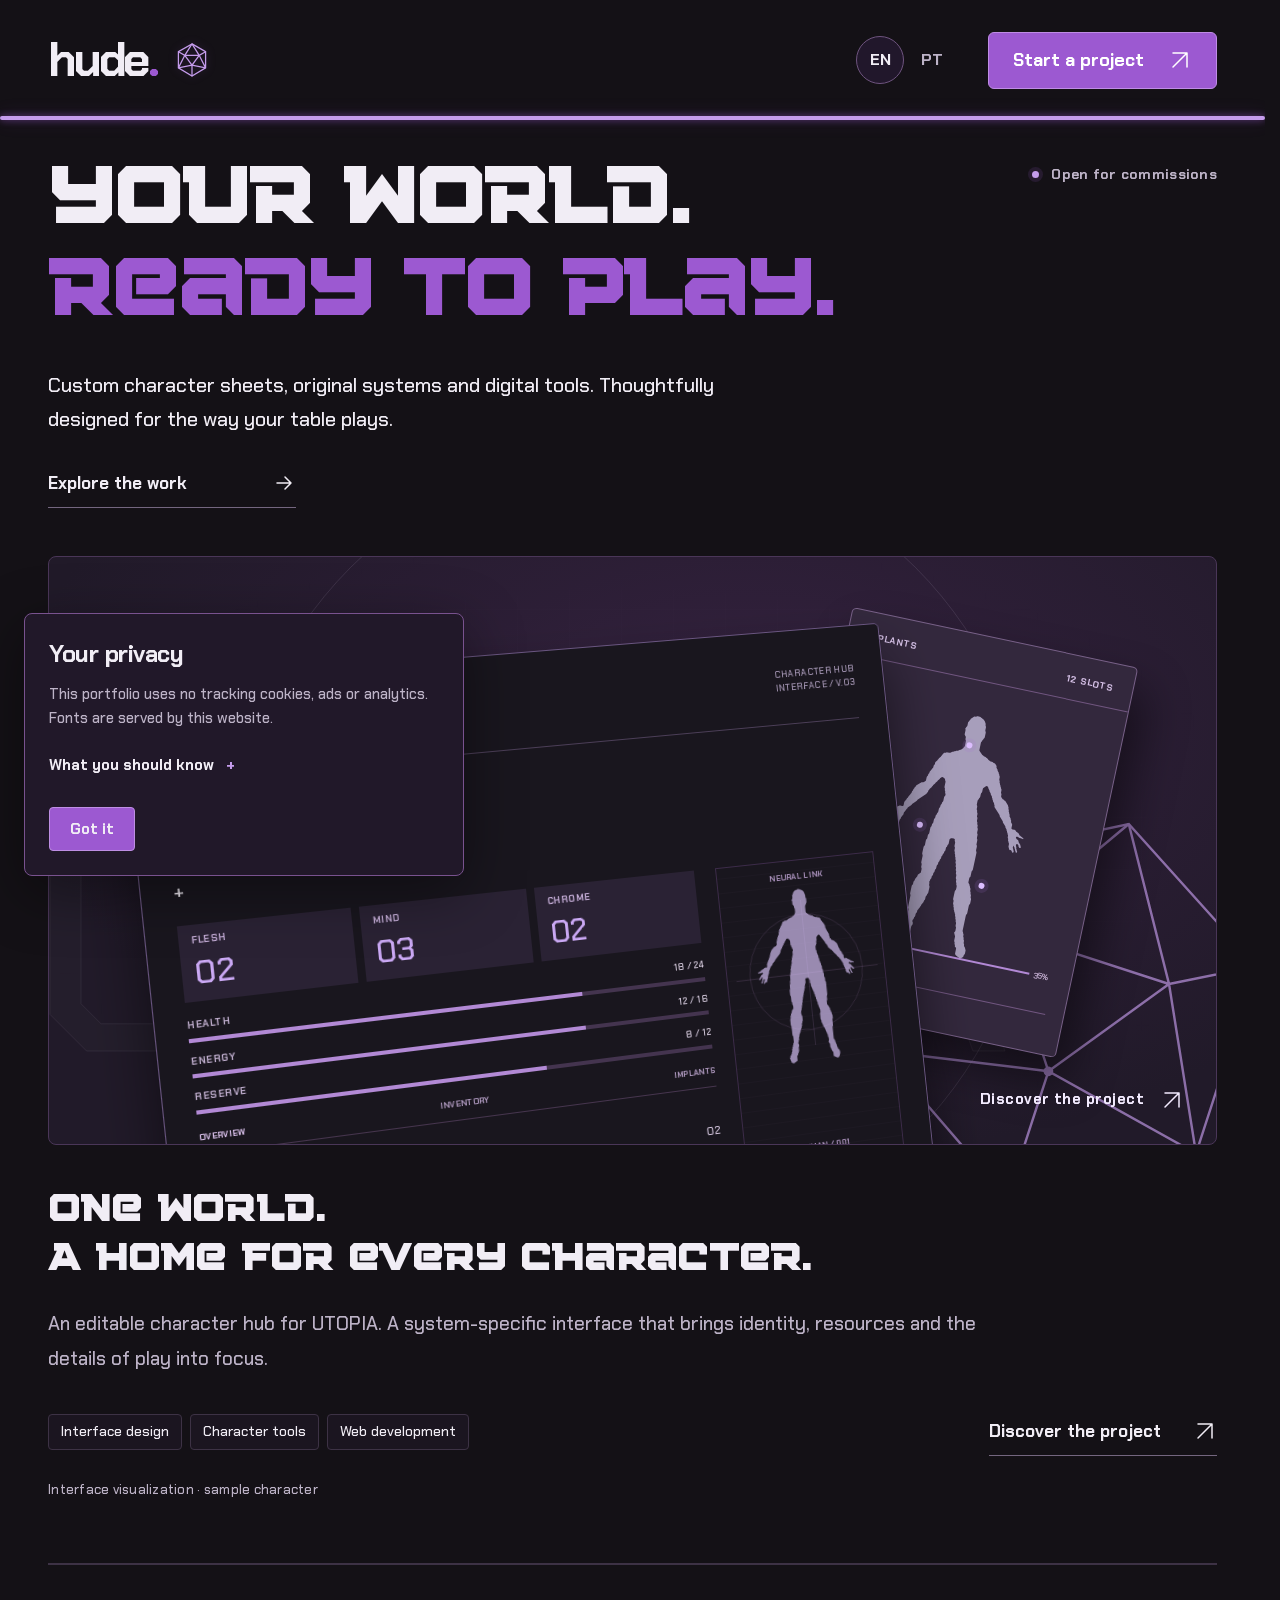
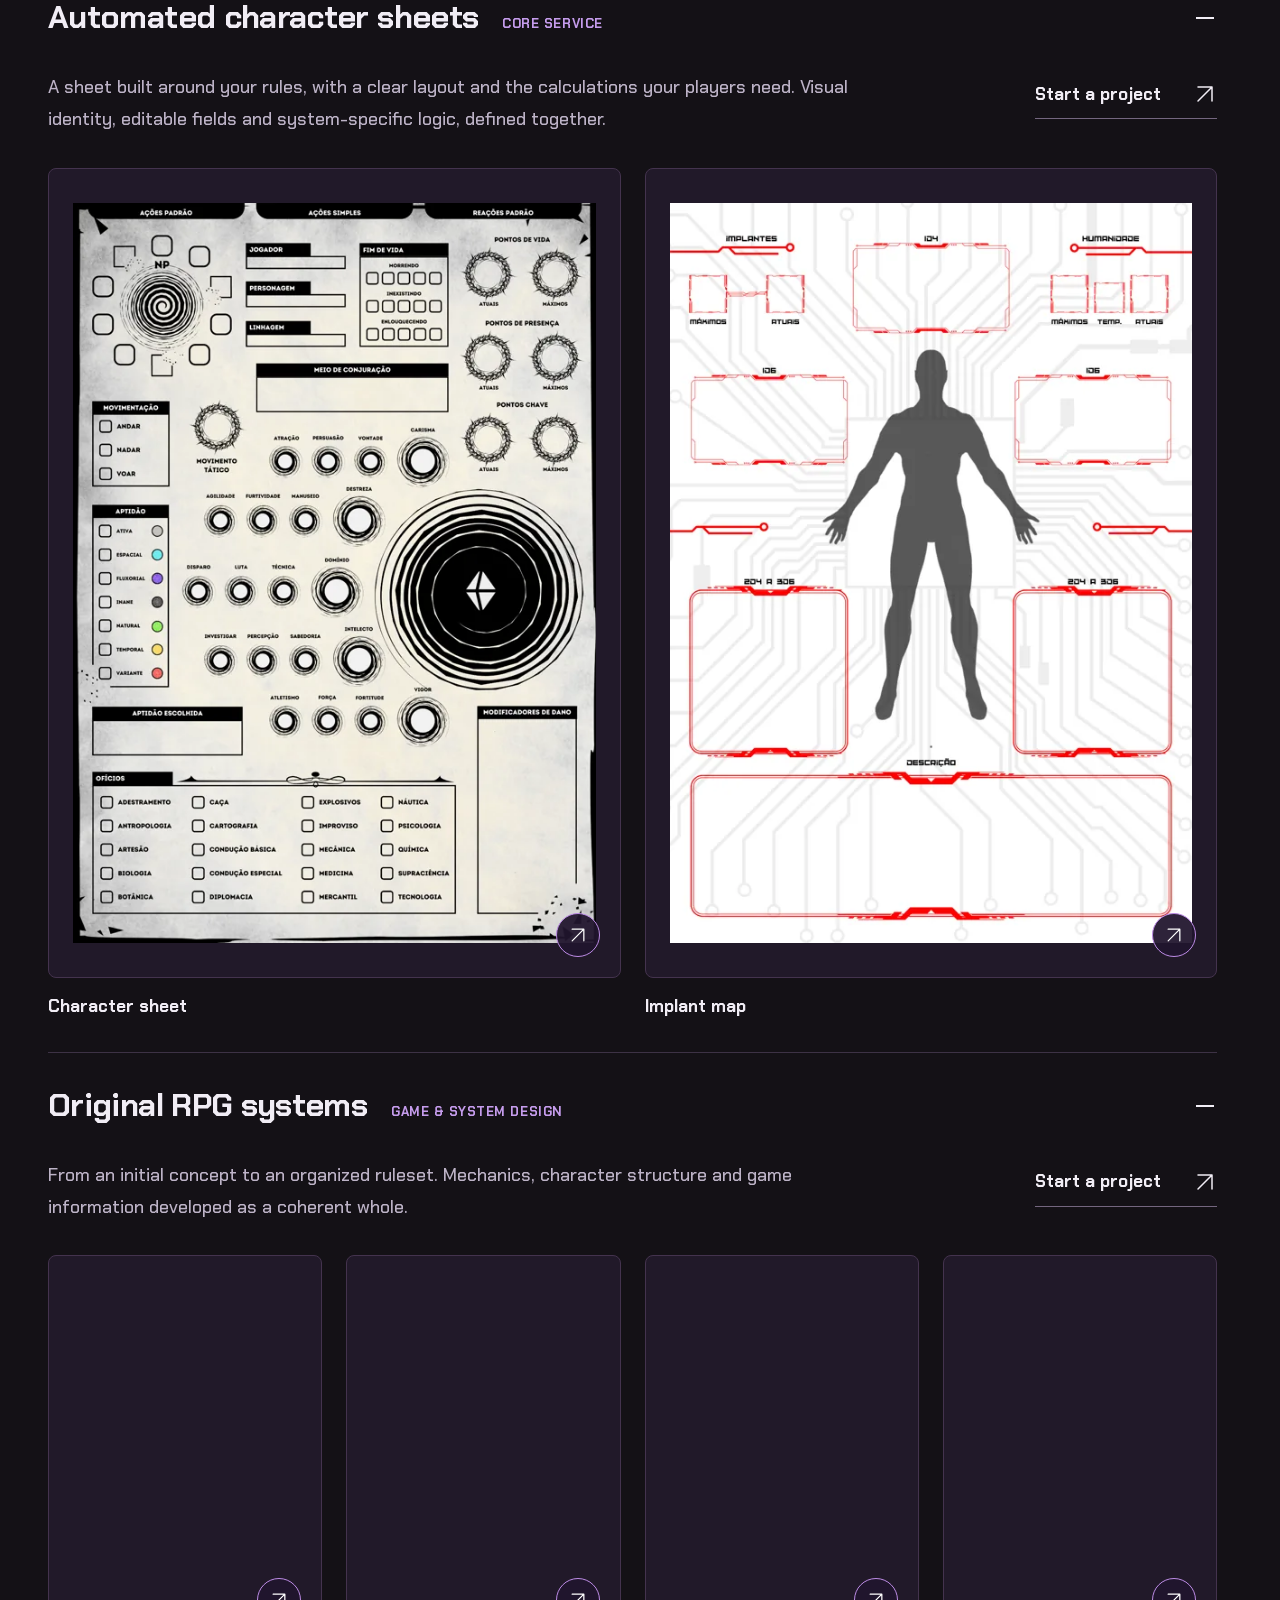
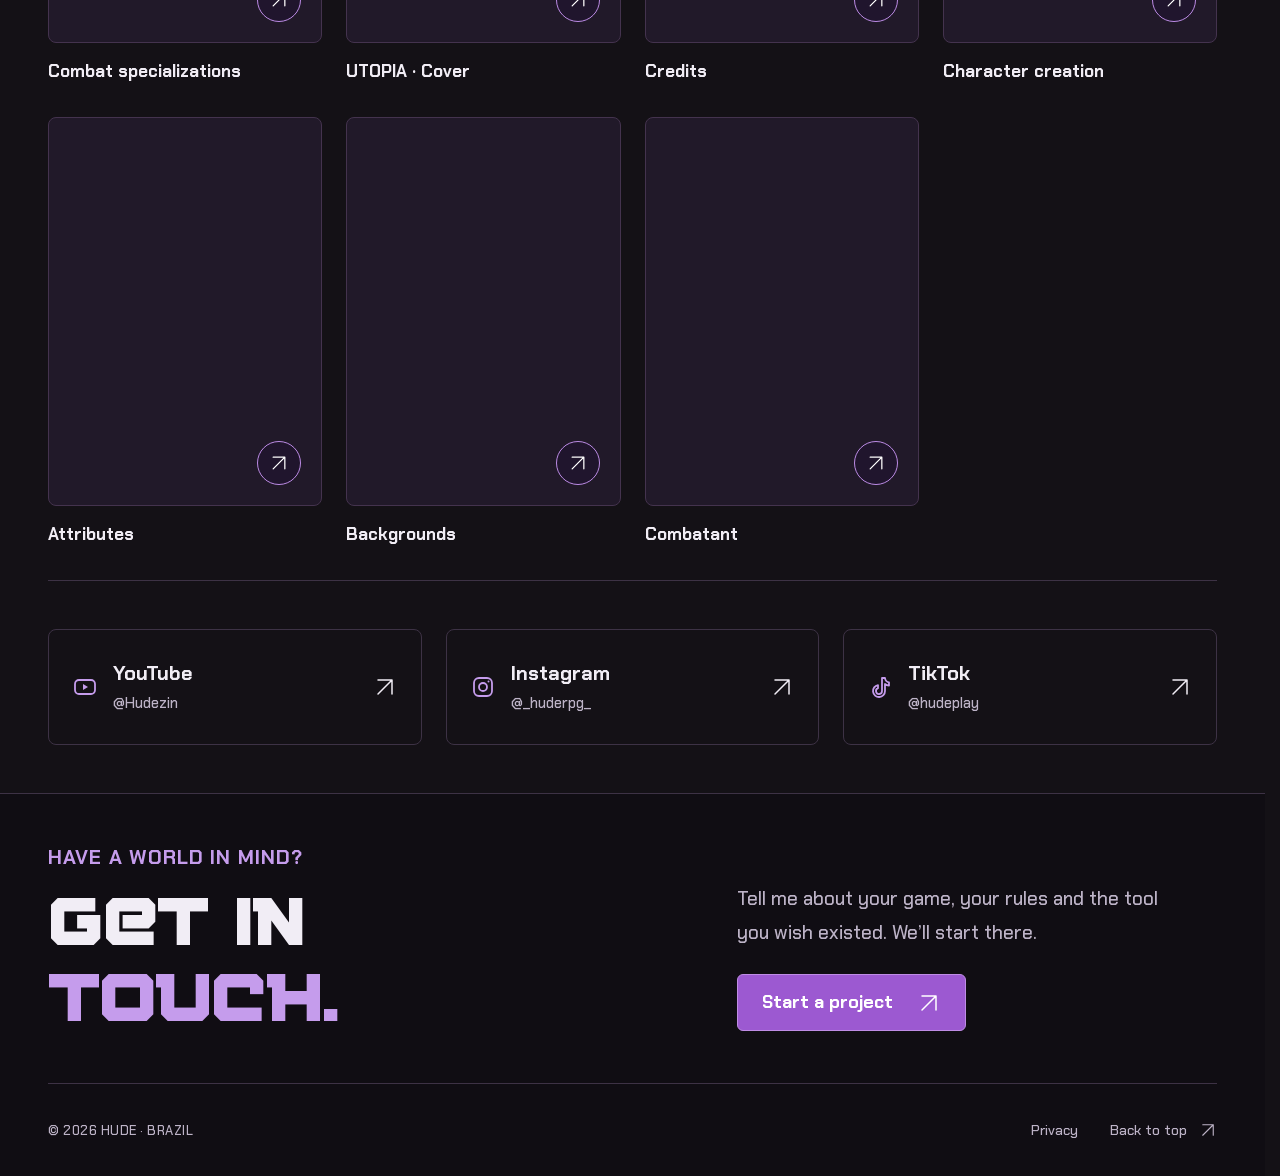
==== index.html @ 05161736 "Remove studio manifesto block from both portfolio languages" ====
<!doctype html><html lang="en"><head>
<meta charset="utf-8"><meta http-equiv="Content-Security-Policy" content="default-src 'none'; script-src 'self' 'sha256-hbx9kK37rnr5QOyMzkTMz0ek5r2FMLtgVLbUW6vQzLA='; style-src 'self'; img-src 'self'; font-src 'self'; connect-src 'none'; object-src 'none'; base-uri 'none'; form-action 'none'; frame-src 'self'"><meta name="referrer" content="no-referrer"><meta name="viewport" content="width=device-width,initial-scale=1"><meta name="theme-color" content="#141116"><meta name="color-scheme" content="dark"><title>Hude — Custom RPG Character Sheets &amp; Systems</title><meta name="description" content="Custom editable and automated RPG character sheets, original systems and digital experiences by Hude. Explore UTOPIA and start your project.">
<link rel="canonical" href="https://harley-aguilar.github.io/Huderpg/"><link rel="alternate" hreflang="en" href="https://harley-aguilar.github.io/Huderpg/"><link rel="alternate" hreflang="pt-BR" href="https://harley-aguilar.github.io/Huderpg/pt/"><link rel="alternate" hreflang="x-default" href="https://harley-aguilar.github.io/Huderpg/">
<meta property="og:type" content="website"><meta property="og:title" content="Hude — Custom RPG Character Sheets &amp; Systems"><meta property="og:description" content="Custom editable and automated RPG character sheets, original systems and digital experiences by Hude. Explore UTOPIA and start your project."><meta property="og:url" content="https://harley-aguilar.github.io/Huderpg/">
<link rel="icon" type="image/svg+xml" href="assets/favicon.svg">

<link rel="stylesheet" href="assets/style.css?v=manifesto-removal-1"><script src="assets/app.js?v=manifesto-removal-1" defer></script><script type="application/ld+json">{"@context": "https://schema.org", "@type": "Person", "name": "Harley Aguilar", "alternateName": "Hude", "url": "https://harley-aguilar.github.io/Huderpg/", "sameAs": ["https://www.youtube.com/@Hudezin", "https://www.instagram.com/_huderpg_/", "https://www.tiktok.com/@hudeplay"]}</script></head><body><a class="skip" href="#main">Skip to content</a><header class="site-header" id="top"><div class="nav wrap"><div class="brand-lockup"><a class="wordmark" href="index.html" aria-label="Hude — Home">hude<span class="logo-dot">.</span></a><span class="brand-die" aria-hidden="true"><svg class="die " aria-hidden="true" width="240" height="260" viewBox="0 0 240 260" fill="none"><path d="M120 9 222 68v121l-102 62L18 189V68L120 9Z"/><path d="m120 9 54 86 48-27M18 68l48 27 54-86M18 189l48-94h108l48 94M18 189l102-20 102 20M66 95l54 74 54-74M120 169v82"/><circle cx="120" cy="169" r="3" fill="currentColor" stroke="none"/></svg></span></div><nav class="languages" aria-label="Language / Idioma"><a href="index.html" lang="en" hreflang="en" aria-current="page">EN</a><a href="pt/index.html" lang="pt" hreflang="pt">PT</a></nav><a class="nav-contact" href="mailto:huderpg@gmail.com" data-open-contact aria-haspopup="dialog" aria-controls="contact-dialog"><span>Start a project</span><svg class="icon-arrow" aria-hidden="true" width="24" height="24" viewBox="0 0 24 24" fill="none"><path d="M5 19 19 5M5 5h14v14" stroke="currentColor" stroke-width="1.5" stroke-linecap="round" stroke-linejoin="round"/></svg></a></div></header><main id="main">
<section class="hero wrap"><div class="hero-top mono"><span class="availability"><i></i>Open for commissions</span></div><div class="hero-grid"><h1>Your world.<br><em>Ready to play.</em></h1><div class="hero-intro"><p>Custom character sheets, original systems and digital tools. Thoughtfully designed for the way your table plays.</p><a class="text-link" href="#work"><span>Explore the work</span><svg class="icon-arrow" aria-hidden="true" width="24" height="24" viewBox="0 0 24 24" fill="none"><path d="M5 12h14m-6-6 6 6-6 6" stroke="currentColor" stroke-width="1.5" stroke-linecap="round" stroke-linejoin="round"/></svg></a></div></div></section>
<section class="selected-work wrap" id="work" aria-label="Work"><a class="project-stage" href="projects/utopia.html" aria-label="Explore the UTOPIA case study"><div class="art-background" aria-hidden="true"><div class="art-grid"></div><span class="art-word">UTOPIA</span><svg class="die art-die" aria-hidden="true" width="240" height="260" viewBox="0 0 240 260" fill="none"><path d="M120 9 222 68v121l-102 62L18 189V68L120 9Z"/><path d="m120 9 54 86 48-27M18 68l48 27 54-86M18 189l48-94h108l48 94M18 189l102-20 102 20M66 95l54 74 54-74M120 169v82"/><circle cx="120" cy="169" r="3" fill="currentColor" stroke="none"/></svg><div class="art-orbit orbit-one"></div><div class="art-orbit orbit-two"></div></div>
<div class="art-composition" aria-hidden="true"><div class="implant-card"><div class="implant-header mono"><span>IMPLANTS</span><span>12 SLOTS</span></div><img class="implant-body" src="assets/body.svg" width="192" height="300" alt="" loading="lazy"><span class="map-point point-a"></span><span class="map-point point-b"></span><span class="map-point point-c"></span><div class="map-scale"><span>NEURAL</span><i></i><span>35%</span></div><div class="implant-bottom mono">BODY MAPPING / U.03</div></div>
<div class="dossier"><div class="dossier-top"><strong>UTOPIA</strong><span class="mono">CHARACTER HUB<br>INTERFACE / V.03</span></div><div class="dossier-rule"></div><div class="dossier-identity"><span class="mono">CHARACTER / 01</span><h3>Your next identity.</h3><span class="identity-cross">+</span></div><div class="dossier-content"><div class="dossier-main"><div class="art-attributes mono"><div><span>FLESH</span><b>02</b></div><div><span>MIND</span><b>03</b></div><div><span>CHROME</span><b>02</b></div></div><div class="art-resources mono"><div class="art-resource"><div><span>HEALTH</span><b>18 / 24</b></div><i></i></div><div class="art-resource"><div><span>ENERGY</span><b>12 / 16</b></div><i></i></div><div class="art-resource"><div><span>RESERVE</span><b>8 / 12</b></div><i></i></div></div><div class="art-tabs mono"><span>OVERVIEW</span><span>INVENTORY</span><span>IMPLANTS</span></div><div class="art-skill"><span class="mono">SKILLS</span><div><span>Athletics</span><b>02</b></div><div><span>Perception</span><b>03</b></div></div></div><div class="dossier-side"><span class="mono">NEURAL LINK</span><div class="side-crosshair"></div><img src="assets/body.svg" width="140" height="240" alt="" loading="lazy"><span class="mono">HUMAN / 001</span></div></div><div class="dossier-bottom mono"><span>UTOPIA — BRAZIL</span><span>CHARACTER / SYSTEM</span></div></div></div>
<div class="stage-bottom mono"><span class="stage-open">Discover the project<svg class="icon-arrow" aria-hidden="true" width="24" height="24" viewBox="0 0 24 24" fill="none"><path d="M5 19 19 5M5 5h14v14" stroke="currentColor" stroke-width="1.5" stroke-linecap="round" stroke-linejoin="round"/></svg></span></div></a><article class="project-caption"><h2>One world.<br>A home for every character.</h2><p class="project-description">An editable character hub for UTOPIA. A system-specific interface that brings identity, resources and the details of play into focus.</p><div class="project-meta"><div class="project-tags mono"><span>Interface design</span><span>Character tools</span><span>Web development</span></div><a class="text-link" href="projects/utopia.html"><span>Discover the project</span><svg class="icon-arrow" aria-hidden="true" width="24" height="24" viewBox="0 0 24 24" fill="none"><path d="M5 19 19 5M5 5h14v14" stroke="currentColor" stroke-width="1.5" stroke-linecap="round" stroke-linejoin="round"/></svg></a></div><span class="project-disclosure mono">Interface visualization · sample character</span></article></section>
<section class="services wrap" id="services"><div class="service-list"><details class="service-row" open><summary><span class="service-name"><span class="service-title">Automated character sheets</span><small class="mono">CORE SERVICE</small></span><span class="service-plus" aria-hidden="true"></span></summary><div class="service-body"><div class="service-intro"><p>A sheet built around your rules, with a clear layout and the calculations your players need. Visual identity, editable fields and system-specific logic, defined together.</p><a class="text-link" href="mailto:huderpg@gmail.com" data-open-contact aria-haspopup="dialog" aria-controls="contact-dialog"><span>Start a project</span><svg class="icon-arrow" aria-hidden="true" width="24" height="24" viewBox="0 0 24 24" fill="none"><path d="M5 19 19 5M5 5h14v14" stroke="currentColor" stroke-width="1.5" stroke-linecap="round" stroke-linejoin="round"/></svg></a></div><div class="portfolio-gallery gallery-sheets"><div class="gallery-grid"><figure class="gallery-card"><a href="assets/gallery/ficha-personagem.webp" data-gallery="sheets" data-caption="Character sheet" aria-label="Character sheet — Click to enlarge" aria-haspopup="dialog" aria-controls="image-dialog"><span class="gallery-preview"><img src="assets/gallery/ficha-personagem-thumb.webp" width="1447" height="2048" alt="Character sheet" loading="lazy" decoding="async"><span class="gallery-expand" aria-hidden="true"><svg class="icon-arrow" aria-hidden="true" width="24" height="24" viewBox="0 0 24 24" fill="none"><path d="M5 19 19 5M5 5h14v14" stroke="currentColor" stroke-width="1.5" stroke-linecap="round" stroke-linejoin="round"/></svg></span></span><span class="gallery-caption">Character sheet</span></a></figure><figure class="gallery-card"><a href="assets/gallery/mapa-implantes.webp" data-gallery="sheets" data-caption="Implant map" aria-label="Implant map — Click to enlarge" aria-haspopup="dialog" aria-controls="image-dialog"><span class="gallery-preview"><img src="assets/gallery/mapa-implantes-thumb.webp" width="1447" height="2048" alt="Implant map" loading="lazy" decoding="async"><span class="gallery-expand" aria-hidden="true"><svg class="icon-arrow" aria-hidden="true" width="24" height="24" viewBox="0 0 24 24" fill="none"><path d="M5 19 19 5M5 5h14v14" stroke="currentColor" stroke-width="1.5" stroke-linecap="round" stroke-linejoin="round"/></svg></span></span><span class="gallery-caption">Implant map</span></a></figure></div></div></div></details><details class="service-row" open><summary><span class="service-name"><span class="service-title">Original RPG systems</span><small class="mono">GAME & SYSTEM DESIGN</small></span><span class="service-plus" aria-hidden="true"></span></summary><div class="service-body"><div class="service-intro"><p>From an initial concept to an organized ruleset. Mechanics, character structure and game information developed as a coherent whole.</p><a class="text-link" href="mailto:huderpg@gmail.com" data-open-contact aria-haspopup="dialog" aria-controls="contact-dialog"><span>Start a project</span><svg class="icon-arrow" aria-hidden="true" width="24" height="24" viewBox="0 0 24 24" fill="none"><path d="M5 19 19 5M5 5h14v14" stroke="currentColor" stroke-width="1.5" stroke-linecap="round" stroke-linejoin="round"/></svg></a></div><div class="portfolio-gallery gallery-systems"><div class="gallery-grid"><figure class="gallery-card"><a href="assets/gallery/especializacoes.webp" data-gallery="systems" data-caption="Combat specializations" aria-label="Combat specializations — Click to enlarge" aria-haspopup="dialog" aria-controls="image-dialog"><span class="gallery-preview"><img src="assets/gallery/especializacoes-thumb.webp" width="1447" height="2048" alt="Combat specializations" loading="lazy" decoding="async"><span class="gallery-expand" aria-hidden="true"><svg class="icon-arrow" aria-hidden="true" width="24" height="24" viewBox="0 0 24 24" fill="none"><path d="M5 19 19 5M5 5h14v14" stroke="currentColor" stroke-width="1.5" stroke-linecap="round" stroke-linejoin="round"/></svg></span></span><span class="gallery-caption">Combat specializations</span></a></figure><figure class="gallery-card"><a href="assets/gallery/utopia-capa.webp" data-gallery="systems" data-caption="UTOPIA · Cover" aria-label="UTOPIA · Cover — Click to enlarge" aria-haspopup="dialog" aria-controls="image-dialog"><span class="gallery-preview"><img src="assets/gallery/utopia-capa-thumb.webp" width="1447" height="2048" alt="UTOPIA · Cover" loading="lazy" decoding="async"><span class="gallery-expand" aria-hidden="true"><svg class="icon-arrow" aria-hidden="true" width="24" height="24" viewBox="0 0 24 24" fill="none"><path d="M5 19 19 5M5 5h14v14" stroke="currentColor" stroke-width="1.5" stroke-linecap="round" stroke-linejoin="round"/></svg></span></span><span class="gallery-caption">UTOPIA · Cover</span></a></figure><figure class="gallery-card"><a href="assets/gallery/utopia-creditos.webp" data-gallery="systems" data-caption="Credits" aria-label="Credits — Click to enlarge" aria-haspopup="dialog" aria-controls="image-dialog"><span class="gallery-preview"><img src="assets/gallery/utopia-creditos-thumb.webp" width="1447" height="2048" alt="Credits" loading="lazy" decoding="async"><span class="gallery-expand" aria-hidden="true"><svg class="icon-arrow" aria-hidden="true" width="24" height="24" viewBox="0 0 24 24" fill="none"><path d="M5 19 19 5M5 5h14v14" stroke="currentColor" stroke-width="1.5" stroke-linecap="round" stroke-linejoin="round"/></svg></span></span><span class="gallery-caption">Credits</span></a></figure><figure class="gallery-card"><a href="assets/gallery/criacao-personagem.webp" data-gallery="systems" data-caption="Character creation" aria-label="Character creation — Click to enlarge" aria-haspopup="dialog" aria-controls="image-dialog"><span class="gallery-preview"><img src="assets/gallery/criacao-personagem-thumb.webp" width="1447" height="2048" alt="Character creation" loading="lazy" decoding="async"><span class="gallery-expand" aria-hidden="true"><svg class="icon-arrow" aria-hidden="true" width="24" height="24" viewBox="0 0 24 24" fill="none"><path d="M5 19 19 5M5 5h14v14" stroke="currentColor" stroke-width="1.5" stroke-linecap="round" stroke-linejoin="round"/></svg></span></span><span class="gallery-caption">Character creation</span></a></figure><figure class="gallery-card"><a href="assets/gallery/atributos.webp" data-gallery="systems" data-caption="Attributes" aria-label="Attributes — Click to enlarge" aria-haspopup="dialog" aria-controls="image-dialog"><span class="gallery-preview"><img src="assets/gallery/atributos-thumb.webp" width="1447" height="2048" alt="Attributes" loading="lazy" decoding="async"><span class="gallery-expand" aria-hidden="true"><svg class="icon-arrow" aria-hidden="true" width="24" height="24" viewBox="0 0 24 24" fill="none"><path d="M5 19 19 5M5 5h14v14" stroke="currentColor" stroke-width="1.5" stroke-linecap="round" stroke-linejoin="round"/></svg></span></span><span class="gallery-caption">Attributes</span></a></figure><figure class="gallery-card"><a href="assets/gallery/antecedentes.webp" data-gallery="systems" data-caption="Backgrounds" aria-label="Backgrounds — Click to enlarge" aria-haspopup="dialog" aria-controls="image-dialog"><span class="gallery-preview"><img src="assets/gallery/antecedentes-thumb.webp" width="1447" height="2048" alt="Backgrounds" loading="lazy" decoding="async"><span class="gallery-expand" aria-hidden="true"><svg class="icon-arrow" aria-hidden="true" width="24" height="24" viewBox="0 0 24 24" fill="none"><path d="M5 19 19 5M5 5h14v14" stroke="currentColor" stroke-width="1.5" stroke-linecap="round" stroke-linejoin="round"/></svg></span></span><span class="gallery-caption">Backgrounds</span></a></figure><figure class="gallery-card"><a href="assets/gallery/combatente.webp" data-gallery="systems" data-caption="Combatant" aria-label="Combatant — Click to enlarge" aria-haspopup="dialog" aria-controls="image-dialog"><span class="gallery-preview"><img src="assets/gallery/combatente-thumb.webp" width="1447" height="2048" alt="Combatant" loading="lazy" decoding="async"><span class="gallery-expand" aria-hidden="true"><svg class="icon-arrow" aria-hidden="true" width="24" height="24" viewBox="0 0 24 24" fill="none"><path d="M5 19 19 5M5 5h14v14" stroke="currentColor" stroke-width="1.5" stroke-linecap="round" stroke-linejoin="round"/></svg></span></span><span class="gallery-caption">Combatant</span></a></figure></div></div></div></details></div></section>
<section class="profiles wrap" id="profiles"><nav class="profile-links" aria-label="Social profiles"><a href="https://www.youtube.com/@Hudezin" target="_blank" rel="noopener noreferrer"><span class="profile-label"><svg class="social-icon" viewBox="0 0 24 24" width="24" height="24" fill="none" stroke="currentColor" stroke-width="1.8" stroke-linecap="round" stroke-linejoin="round" aria-hidden="true"><rect x="2" y="5" width="20" height="14" rx="4"/><path d="m10 9 5 3-5 3Z" fill="currentColor" stroke="none"/></svg><span>YouTube<small>@Hudezin</small></span></span><svg class="icon-arrow" aria-hidden="true" width="24" height="24" viewBox="0 0 24 24" fill="none"><path d="M5 19 19 5M5 5h14v14" stroke="currentColor" stroke-width="1.5" stroke-linecap="round" stroke-linejoin="round"/></svg></a><a href="https://www.instagram.com/_huderpg_/" target="_blank" rel="noopener noreferrer"><span class="profile-label"><svg class="social-icon" viewBox="0 0 24 24" width="24" height="24" fill="none" stroke="currentColor" stroke-width="1.8" stroke-linecap="round" stroke-linejoin="round" aria-hidden="true"><rect x="3" y="3" width="18" height="18" rx="5"/><circle cx="12" cy="12" r="4"/><circle cx="17.5" cy="6.5" r="1" fill="currentColor" stroke="none"/></svg><span>Instagram<small>@_huderpg_</small></span></span><svg class="icon-arrow" aria-hidden="true" width="24" height="24" viewBox="0 0 24 24" fill="none"><path d="M5 19 19 5M5 5h14v14" stroke="currentColor" stroke-width="1.5" stroke-linecap="round" stroke-linejoin="round"/></svg></a><a href="https://www.tiktok.com/@hudeplay" target="_blank" rel="noopener noreferrer"><span class="profile-label"><svg class="social-icon" viewBox="0 0 24 24" width="24" height="24" fill="none" stroke="currentColor" stroke-width="1.8" stroke-linecap="round" stroke-linejoin="round" aria-hidden="true"><path d="M14 3h3c.3 2.4 1.7 4 4 4.5v3a9.7 9.7 0 0 1-4-1.6V16a6 6 0 1 1-7-5.9v3.1a3 3 0 1 0 4 2.8Z"/></svg><span>TikTok<small>@hudeplay</small></span></span><svg class="icon-arrow" aria-hidden="true" width="24" height="24" viewBox="0 0 24 24" fill="none"><path d="M5 19 19 5M5 5h14v14" stroke="currentColor" stroke-width="1.5" stroke-linecap="round" stroke-linejoin="round"/></svg></a></nav></section>
</main><footer class="site-footer" id="contact"><div class="contact wrap"><div><p class="eyebrow">HAVE A WORLD IN MIND?</p><h2><span>Get in</span><em>touch.</em></h2></div><div class="contact-action"><p>Tell me about your game, your rules and the tool you wish existed. We’ll start there.</p><a class="nav-contact footer-contact" href="mailto:huderpg@gmail.com" data-open-contact aria-haspopup="dialog" aria-controls="contact-dialog"><span>Start a project</span><svg class="icon-arrow" aria-hidden="true" width="24" height="24" viewBox="0 0 24 24" fill="none"><path d="M5 19 19 5M5 5h14v14" stroke="currentColor" stroke-width="1.5" stroke-linecap="round" stroke-linejoin="round"/></svg></a></div></div><div class="footer-bottom wrap"><span class="mono">© 2026 HUDE · BRAZIL</span><a class="privacy-link" href="#privacy-notice" data-open-privacy>Privacy</a><a href="#top">Back to top<svg class="icon-arrow" aria-hidden="true" width="24" height="24" viewBox="0 0 24 24" fill="none"><path d="M5 19 19 5M5 5h14v14" stroke="currentColor" stroke-width="1.5" stroke-linecap="round" stroke-linejoin="round"/></svg></a></div></footer><section class="privacy-notice" id="privacy-notice" role="region" aria-labelledby="privacy-title"><h2 id="privacy-title" tabindex="-1">Your privacy</h2><p>This portfolio uses no tracking cookies, ads or analytics. Fonts are served by this website.</p><details><summary>What you should know</summary><p>GitHub Pages logs IP addresses for security. Data entered in the demonstration stays in the page and resets on reload. Dismissing this notice stores only a preference for this tab session, without a visitor identifier. Social links open services with their own policies. Avoid entering personal data in the demonstration.</p><a href="https://docs.github.com/en/site-policy/privacy-policies/github-general-privacy-statement" target="_blank" rel="noopener noreferrer">GitHub privacy statement<svg class="icon-arrow" aria-hidden="true" width="24" height="24" viewBox="0 0 24 24" fill="none"><path d="M5 19 19 5M5 5h14v14" stroke="currentColor" stroke-width="1.5" stroke-linecap="round" stroke-linejoin="round"/></svg></a></details><button type="button" data-close-privacy hidden>Got it</button></section><dialog class="contact-dialog" id="contact-dialog" aria-labelledby="contact-dialog-title" aria-describedby="contact-dialog-description"><button class="dialog-close" type="button" data-close-contact aria-label="Close contact">×</button><p class="eyebrow">GET IN TOUCH</p><h2 id="contact-dialog-title">How would you like to connect?</h2><p id="contact-dialog-description">Choose a channel and tell me about your project.</p><div class="contact-options"><a class="contact-option" href="mailto:huderpg@gmail.com"><svg class="social-icon" viewBox="0 0 24 24" width="24" height="24" fill="none" stroke="currentColor" stroke-width="1.8" stroke-linecap="round" stroke-linejoin="round" aria-hidden="true"><rect x="2" y="4" width="20" height="16" rx="3"/><path d="m3 6 9 7 9-7"/></svg><span><strong>Email</strong><small>huderpg@gmail.com</small></span><svg class="icon-arrow" aria-hidden="true" width="24" height="24" viewBox="0 0 24 24" fill="none"><path d="M5 19 19 5M5 5h14v14" stroke="currentColor" stroke-width="1.5" stroke-linecap="round" stroke-linejoin="round"/></svg></a><a class="contact-option" href="https://www.instagram.com/_huderpg_/" target="_blank" rel="noopener noreferrer"><svg class="social-icon" viewBox="0 0 24 24" width="24" height="24" fill="none" stroke="currentColor" stroke-width="1.8" stroke-linecap="round" stroke-linejoin="round" aria-hidden="true"><rect x="3" y="3" width="18" height="18" rx="5"/><circle cx="12" cy="12" r="4"/><circle cx="17.5" cy="6.5" r="1" fill="currentColor" stroke="none"/></svg><span><strong>Instagram</strong><small>@_huderpg_</small></span><svg class="icon-arrow" aria-hidden="true" width="24" height="24" viewBox="0 0 24 24" fill="none"><path d="M5 19 19 5M5 5h14v14" stroke="currentColor" stroke-width="1.5" stroke-linecap="round" stroke-linejoin="round"/></svg></a><a class="contact-option" href="https://www.tiktok.com/@hudeplay" target="_blank" rel="noopener noreferrer"><svg class="social-icon" viewBox="0 0 24 24" width="24" height="24" fill="none" stroke="currentColor" stroke-width="1.8" stroke-linecap="round" stroke-linejoin="round" aria-hidden="true"><path d="M14 3h3c.3 2.4 1.7 4 4 4.5v3a9.7 9.7 0 0 1-4-1.6V16a6 6 0 1 1-7-5.9v3.1a3 3 0 1 0 4 2.8Z"/></svg><span><strong>TikTok</strong><small>@hudeplay</small></span><svg class="icon-arrow" aria-hidden="true" width="24" height="24" viewBox="0 0 24 24" fill="none"><path d="M5 19 19 5M5 5h14v14" stroke="currentColor" stroke-width="1.5" stroke-linecap="round" stroke-linejoin="round"/></svg></a></div><button class="contact-mode" type="button" data-toggle-contact-focus aria-pressed="false" data-focus-label="Focus view" data-dock-label="Move to the side">Focus view</button></dialog><dialog class="image-dialog" id="image-dialog" aria-label="Image viewer"><div class="image-toolbar"><p id="image-caption" aria-live="polite"></p><button class="image-zoom" type="button" data-image-zoom aria-pressed="false">Zoom</button><button type="button" data-close-image aria-label="Close image">×</button></div><div class="image-canvas"><img id="image-full" alt=""></div><div class="image-navigation"><button type="button" data-image-prev aria-label="Previous image">←</button><span id="image-count" aria-live="polite"></span><button type="button" data-image-next aria-label="Next image">→</button></div></dialog></body></html>
---- assets/style.css ----
/* Foundations: one grid and one spacing scale across both languages. */
@font-face{font-family:'Squartiqa';font-style:normal;font-weight:400;font-display:swap;src:url('fonts/squartiqa-4f.woff') format('woff')}
@font-face{font-family:'Chakra Petch';font-style:normal;font-weight:500;font-display:swap;src:url('fonts/chakra-petch-500.woff') format('woff')}
@font-face{font-family:'Chakra Petch';font-style:normal;font-weight:700;font-display:swap;src:url('fonts/chakra-petch-700.woff') format('woff')}
:root{color-scheme:dark;--paper:#141116;--night:#100d13;--surface:#1d1723;--ink:#f1edf5;--muted:#bdb3c7;--rule:#3d3245;--rust:#9c59d1;--violet:#c59cec;--sans:'Chakra Petch',Arial,sans-serif;--mono:var(--sans);--display:'Squartiqa',var(--sans);--max:1248px;--gutter:48px;--section:88px;--gap:32px;--radius:8px}
*{box-sizing:border-box}html{scroll-behavior:smooth;scroll-padding-top:32px;scrollbar-gutter:stable}body{margin:0;background:var(--paper);color:var(--ink);font:500 18px/1.65 var(--sans);-webkit-font-smoothing:antialiased}body:has(dialog:modal){overflow:hidden}::selection{background:var(--rust);color:#fff}h1,h2,h3,p,figure,dl,dd{margin:0}h1,h2,h3{font-family:var(--display);font-weight:400;letter-spacing:-.02em;line-height:1.25;text-wrap:balance}em{font:inherit;font-style:normal;color:var(--violet)}a{color:inherit;text-decoration:none}button,input,select{font:inherit}button,summary{cursor:pointer}button,a,input,select,summary{-webkit-tap-highlight-color:transparent;outline-offset:5px}button{color:inherit}a:focus-visible,button:focus-visible,input:focus-visible,select:focus-visible,summary:focus-visible{outline:2px solid var(--violet)}img{display:block;max-width:100%;height:auto}svg{display:block;flex-shrink:0}.wrap{width:min(var(--max),calc(100% - 2*var(--gutter)));margin-inline:auto}.mono,.eyebrow{font:700 14px/1.5 var(--sans);letter-spacing:.04em}.eyebrow{text-transform:uppercase;color:var(--violet)}.icon-arrow{width:24px;height:24px;transition:transform .2s}.die{stroke:currentColor;stroke-width:1.5}.skip{position:fixed;z-index:100;left:16px;top:-100px;padding:12px 20px;background:var(--ink);color:var(--night)}.skip:focus{top:16px}.text-link{display:inline-flex;align-items:center;justify-content:space-between;gap:32px;min-height:48px;width:fit-content;padding:8px 0;border-bottom:1px solid #74667f;font-size:17px;font-weight:700;line-height:1.5}.text-link:hover{color:var(--violet);border-color:var(--violet)}.text-link:hover .icon-arrow{transform:translate(3px,-3px)}.button,.nav-contact{display:inline-flex;align-items:center;justify-content:space-between;gap:24px;min-height:56px;padding:14px 24px;border:1px solid #bf8ce5;border-radius:6px;background:var(--rust);color:#fff;font:700 18px/1.5 var(--sans);transition:background .2s,box-shadow .2s}.button:hover,.nav-contact:hover{background:#a76ad8;box-shadow:0 0 24px #9c59d126}.button:hover .icon-arrow,.nav-contact:hover .icon-arrow{transform:translate(3px,-3px)}
/* Header and lead section share exactly the same left and right guides. */
.site-header{position:relative;z-index:5}.nav{position:relative;display:flex;align-items:center;gap:32px;min-height:120px;padding-block:28px}.site-header:after{content:'';position:absolute;inset:auto 0 0;height:4px;border-radius:2px;background:#c59cec;box-shadow:0 0 7px #9c59d199,0 0 18px #9c59d13d;animation:neon-breathe 5s ease-in-out infinite}.brand-lockup{display:flex;align-items:center;gap:18px;margin-right:auto}.wordmark{display:flex;align-items:baseline;font-size:48px;font-weight:700;letter-spacing:-.075em;line-height:1}.logo-dot{color:var(--rust)}.brand-die{display:grid;place-items:center;width:36px;height:44px;color:var(--violet)}.brand-die .die{width:32px;height:36px;filter:drop-shadow(0 0 5px #9c59d133)}.brand-die .die path,.manifesto-mark .die path{vector-effect:non-scaling-stroke;stroke-width:1.25}.languages{display:flex;align-items:center;gap:4px}.languages a{display:grid;place-items:center;min-width:48px;min-height:48px;font-size:16px;font-weight:700;border:1px solid transparent;border-radius:50%;color:var(--muted)}.languages a:hover{color:var(--ink);background:var(--surface)}.languages a[aria-current]{border-color:#6e547f;color:var(--ink);background:#21172b}.hero{padding-block:32px 48px}.hero-top{display:flex;align-items:center;justify-content:flex-end;margin-bottom:16px}.availability{display:inline-flex;align-items:center;gap:12px;color:var(--muted);font-size:14px;letter-spacing:.02em}.availability i{width:7px;height:7px;border-radius:50%;background:var(--violet);box-shadow:0 0 0 4px #9c59d122}.hero-grid{display:grid;gap:32px}.hero h1{font-size:clamp(40px,6.3vw,88px);line-height:1.14;letter-spacing:-.025em;text-wrap:initial}.hero h1 em{color:var(--rust)}.hero-intro{display:flex;flex-direction:column;align-items:flex-start;gap:24px;max-width:760px}.hero-intro p{font-size:20px;line-height:1.7;max-width:62ch}.hero-intro .text-link{min-width:248px}
/* Featured work: title, explanation, tags and action read as one composition. */
.project-stage{display:block;position:relative;isolation:isolate;height:clamp(460px,46vw,620px);overflow:hidden;background:radial-gradient(ellipse at 60% 30%,#34213f,#211a29 74%);border:1px solid #4a3658;border-radius:var(--radius);color:var(--ink)}.project-stage:focus-visible{outline-offset:6px}.project-caption{display:flex;flex-direction:column;align-items:flex-start;gap:24px;padding-block:40px 64px;border-bottom:1px solid var(--rule)}.project-caption h2{max-width:960px;font-size:clamp(28px,3vw,38px);line-height:1.3}.project-description{max-width:80ch;line-height:1.8;color:var(--muted);font-size:19px}.project-meta{width:100%;display:flex;align-items:center;justify-content:space-between;gap:24px;margin-top:8px}.project-tags{display:flex;flex-wrap:wrap;gap:8px;font-size:14px;font-weight:500;letter-spacing:0}.project-tags>span{display:inline-flex;align-items:center;min-height:36px;padding:6px 12px;border:1px solid var(--rule);border-radius:4px;background:#1b1520}.project-disclosure{color:var(--muted);font-size:13px;font-weight:500;letter-spacing:.02em}.manifesto{display:flex;align-items:flex-start;gap:24px;padding-block:48px}.manifesto-mark{color:var(--violet);padding-top:5px}.manifesto-mark .die{width:34px;height:38px}.manifesto-copy{display:flex;flex-direction:column;gap:16px}.manifesto-copy>p{font-size:clamp(24px,2.3vw,32px);font-weight:700;line-height:1.45;letter-spacing:-.02em}.manifesto-copy .mono{font-size:13px;font-weight:500;color:var(--muted)}
/* The galleries use matching edges, spacing, captions and image proportions. */
.services{padding-bottom:48px}.service-row{border-top:1px solid var(--rule)}.service-row:last-child{border-bottom:1px solid var(--rule)}summary{list-style:none}summary::-webkit-details-marker{display:none}.service-row>summary{display:grid;grid-template-columns:minmax(0,1fr) 24px;align-items:center;gap:24px;padding-block:32px}.service-name{display:flex;align-items:baseline;flex-wrap:wrap;column-gap:24px;row-gap:8px}.service-title{font-size:32px;line-height:1.3;font-weight:700;letter-spacing:-.02em}.service-name small{font-size:13px;color:var(--violet);letter-spacing:.04em}.service-plus{display:block;width:24px;height:24px;position:relative}.service-plus:before,.service-plus:after{content:'';position:absolute;top:11px;left:3px;width:18px;height:2px;background:currentColor}.service-plus:after{transform:rotate(90deg);transition:transform .2s}details[open]>.service-plus:after,details[open]>summary .service-plus:after{transform:rotate(0)}.service-body{padding-bottom:32px}.service-intro{display:flex;justify-content:space-between;align-items:flex-start;gap:40px;margin-bottom:32px}.service-intro>p{max-width:76ch;font-size:18px;line-height:1.8;color:var(--muted)}.service-intro>.text-link{flex-shrink:0;margin-top:0}.gallery-grid{display:grid;grid-template-columns:repeat(2,minmax(0,1fr));gap:32px 24px}.gallery-systems .gallery-grid{grid-template-columns:repeat(4,minmax(0,1fr))}.gallery-card{min-width:0}.gallery-card>a{display:flex;flex-direction:column;gap:16px;height:100%;border-radius:var(--radius)}.gallery-preview{position:relative;display:block;aspect-ratio:1447/2048;overflow:hidden;border:1px solid #44334e;border-radius:var(--radius);background:#211929;padding:12px;transition:border-color .2s,background .2s}.gallery-preview img{width:100%;height:100%;object-fit:contain}.gallery-sheets .gallery-preview{padding:24px}.gallery-expand{position:absolute;right:20px;bottom:20px;width:44px;height:44px;display:grid;place-items:center;color:#fff;background:#20152def;border:1px solid #bc8be5;border-radius:50%}.gallery-expand .icon-arrow{width:20px;height:20px}.gallery-caption{font-size:17px;font-weight:700;line-height:1.5;min-height:26px}.gallery-card a:hover .gallery-preview{border-color:var(--violet);background:#2c1d38}.gallery-card a:hover .icon-arrow{transform:translate(2px,-2px)}.gallery-sheets{max-width:100%}.profiles{padding-bottom:48px}.profile-links{display:grid;grid-template-columns:repeat(3,minmax(0,1fr));gap:24px}.profile-links>a{display:flex;align-items:center;justify-content:space-between;gap:20px;min-height:116px;padding:24px;border:1px solid var(--rule);border-radius:var(--radius);transition:border-color .2s,background .2s}.profile-links>a:hover{background:var(--surface);border-color:#79538e}.profile-label{display:flex;gap:16px;align-items:center;min-width:0;font-size:20px;font-weight:700;line-height:1.3}.social-icon{width:24px;height:24px;color:var(--violet)}.profile-label small{display:block;margin-top:8px;font-size:15px;font-weight:500;color:var(--muted)}
/* Contact uses the same action and alignment rules as the header. */
.site-footer{background:var(--night);border-top:1px solid var(--rule)}.contact{display:grid;grid-template-columns:minmax(0,1.3fr) minmax(0,1fr);gap:64px;align-items:end;padding-block:48px}.contact .eyebrow{font-size:20px;letter-spacing:.055em;color:var(--violet)}.contact h2{display:flex;flex-direction:column;gap:4px;margin-top:16px;font-size:clamp(48px,5.2vw,76px);line-height:1.08}.contact h2>span,.contact h2>em{display:block}.contact-action{display:flex;flex-direction:column;align-items:flex-start;gap:24px;max-width:440px;padding-bottom:4px}.contact-action>p{font-size:19px;line-height:1.8;color:var(--muted)}.footer-bottom{display:flex;align-items:center;gap:32px;padding-block:24px;border-top:1px solid var(--rule);font-size:14px;color:var(--muted)}.footer-bottom>.mono{font-size:13px;font-weight:500}.footer-bottom>a{display:flex;align-items:center;gap:12px;min-height:44px}.footer-bottom .privacy-link{margin-left:auto}.footer-bottom .icon-arrow{width:18px;height:18px}
/* Case study typography follows the same reading order as the home page. */
.case-hero{padding-block:48px}.case-back{font-size:16px;color:var(--muted)}.case-back .icon-arrow{transform:rotate(180deg);width:20px;height:20px}.case-hero-top{margin-block:48px 32px}.case-hero h1{font-size:clamp(52px,8vw,112px);line-height:1.1}.case-heading{display:grid;gap:24px}.case-heading h2,.case-overview h2,.interactive-heading h2{font-size:clamp(28px,3vw,40px);max-width:1000px;line-height:1.3}.case-heading>p,.case-overview p:not(.eyebrow){max-width:80ch;font-size:19px;line-height:1.8;color:var(--muted)}.case-meta{display:grid;grid-template-columns:repeat(4,minmax(0,1fr));gap:24px;margin-top:40px;padding-top:24px;border-top:1px solid var(--rule)}.case-meta dt{color:var(--violet);font-size:13px;margin-bottom:12px}.case-meta dd{font-size:16px;line-height:1.6}.case-image-caption{margin-top:16px;font-size:13px;font-weight:500;color:var(--muted)}.case-stage .stage-open{display:none}.case-overview{display:grid;gap:24px;padding-block:32px}.case-overview h2{margin-bottom:24px}.case-choices{padding-bottom:var(--section)}.case-choices>.eyebrow{margin-bottom:24px}.choice-grid{display:grid;grid-template-columns:repeat(3,minmax(0,1fr));gap:32px}.choice-grid>article{display:flex;flex-direction:column;gap:20px;border-top:1px solid var(--rule);padding-top:24px}.choice-grid h3{font-family:var(--sans);font-size:26px;font-weight:700;line-height:1.35;letter-spacing:-.02em;text-wrap:initial}.choice-grid p{font-size:18px;line-height:1.8;color:var(--muted)}.interactive-section{padding-block:32px var(--section);background:#1b1521;border-top:1px solid var(--rule)}.interactive-heading{display:grid;gap:24px;margin-bottom:40px}.interactive-heading h2{margin-top:16px}.interactive-heading>p{max-width:80ch;color:var(--muted);font-size:18px}.scope{margin-top:32px;border-block:1px solid #493853}.scope summary{display:flex;align-items:center;justify-content:space-between;gap:24px;padding-block:24px;font-weight:700}.scope p{max-width:88ch;padding-bottom:24px;color:var(--muted);line-height:1.8}.not-found{padding-block:88px;min-height:60vh}.not-found h1{font-size:clamp(32px,5vw,64px);margin-block:32px}.not-found>p:not(.eyebrow){margin-bottom:32px}
.art-background,.art-grid,.art-composition{position:absolute;inset:0}
.art-grid{background-image:linear-gradient(#c9c0da09 1px,transparent 1px),linear-gradient(90deg,#c9c0da09 1px,transparent 1px);background-size:52px 52px;mask-image:radial-gradient(ellipse,#000,transparent 80%)}
.art-word{position:absolute;left:-2%;bottom:7%;font-weight:500;font-size:clamp(184px,25.3vw,391px);letter-spacing:-.08em;line-height:1;color:#ffffff04;-webkit-text-stroke:1px #f0e5ff12}
.art-die{position:absolute;right:-4%;bottom:-14%;width:390px;height:430px;color:#c8b2ea24;transform:rotate(18deg)}
.art-orbit{position:absolute;width:800px;height:800px;top:50%;left:50%;transform:translate(-50%,-50%);border:1px solid #bdb0cd12;border-radius:50%}
.stage-bottom{position:absolute;left:32px;right:32px;display:flex;justify-content:space-between;align-items:center;gap:20px;z-index:3;color:#cac2d6;font-size:11.5px}
.stage-bottom{bottom:25px}
.stage-open{display:flex;align-items:center;gap:20px;color:#f3ebff}
.stage-open .icon-arrow{width:24px;height:24px}
.project-stage:hover .stage-open .icon-arrow{transform:translate(3px,-3px)}
.art-composition{perspective:1100px;pointer-events:none}
.dossier{position:absolute;top:16%;left:10%;width:65%;max-width:760px;border:1px solid #695580;border-radius:5px;background:#19161e;box-shadow:0 36px 60px #0008,0 2px 2px #0004;transform:rotate(-6deg) rotateY(7deg);padding:26px 30px 19px;z-index:2;transition:transform .65s cubic-bezier(.2,.7,.2,1)}
.project-stage:hover .dossier{transform:translateY(-9px) rotate(-4deg) rotateY(4deg)}
.dossier-top{display:flex;align-items:center;justify-content:space-between;padding-bottom:18px}
.dossier-top>strong{font-size:31.05px;color:#c7a5f5;letter-spacing:-.065em;font-weight:700}
.dossier-top>strong>span{font-size:9.2px;vertical-align:super;margin-left:2px}
.dossier-top>.mono{font-size:9.2px;text-align:right;color:#b1a1c1}
.dossier-rule{height:1px;background:#4b3e57}
.dossier-identity{padding-block:17px;position:relative}
.dossier-identity>.mono{font-size:9.2px;color:#a98dba}
.dossier-identity h3{font-size:32.2px;color:#f5edf9;letter-spacing:-.035em;margin-top:5px}
.dossier-content{display:grid;grid-template-columns:1fr 24%;gap:22px}
.art-attributes{display:grid;grid-template-columns:repeat(3,1fr);gap:8px}
.art-attributes>div{display:flex;flex-direction:column;gap:5px;background:#2a2234;padding:9px 12px}
.art-attributes span{font-size:9.2px;color:#c3abd5}
.art-attributes b{color:#cba9f5;font-size:31.05px;font-family:var(--sans);font-weight:500;line-height:1.2}
.art-resources{display:grid;gap:12px;margin-block:16px}
.art-resource>div{display:flex;justify-content:space-between;gap:10px;font-size:9.2px;color:#c1afcf;margin-bottom:5px}
.art-resource b{font-weight:400;color:#ece0f4}
.art-resource i{display:block;height:4px;background:#44344f;position:relative}
.art-resource i::before{content:'';display:block;width:var(--fill);height:100%;background:#b289d5}
.art-tabs{display:flex;justify-content:space-between;gap:5px;font-size:8.05px;color:#b09ac0;border-bottom:1px solid #46354e;padding-bottom:10px}
.art-tabs span:first-child{color:#e3c9f5}
.art-skill{font-size:11.5px;padding-top:12px}
.art-skill>.mono{font-size:9.2px;color:#ad96bb}
.art-skill>div{display:flex;justify-content:space-between;border-bottom:1px solid #382b42;padding:5px 0;color:#d4c6df}
.art-skill b{font-weight:400}
.dossier-side{position:relative;border:1px solid #3c2b49;background:repeating-linear-gradient(0deg,transparent,transparent 14px,#a17bb208 14px,#a17bb208 15px);display:flex;flex-direction:column;justify-content:space-between;align-items:center;padding:10px 4px;overflow:hidden}
.dossier-side .mono{font-size:8.05px;white-space:nowrap;color:#ab92bd}
.dossier-side img{position:absolute;top:26px;left:50%;transform:translateX(-50%);height:185px;width:auto;max-width:100%;object-fit:contain;filter:brightness(0) invert(80%) sepia(25%) saturate(700%) hue-rotate(208deg);opacity:.65}
.side-crosshair{position:absolute;border:1px solid #ad86c02a;border-radius:50%;width:120px;height:120px;top:55px}
.side-crosshair:before,.side-crosshair:after{content:'';position:absolute;background:#ad86c02a}
.side-crosshair:before{width:150px;height:1px;left:-15px;top:60px}
.side-crosshair:after{height:150px;width:1px;top:-15px;left:60px}
.dossier-bottom{display:flex;justify-content:space-between;border-top:1px solid #44314f;margin-top:14px;padding-top:12px;font-size:8.05px;color:#9c82ae}
.implant-card{position:absolute;z-index:1;right:10%;top:13%;width:25%;height:68%;min-height:290px;background:#33283d;border:1px solid #786188;border-radius:5px;box-shadow:15px 24px 45px #0007;transform:rotate(12deg);transition:transform .65s cubic-bezier(.2,.7,.2,1);overflow:hidden}
.project-stage:hover .implant-card{transform:translate(8px,-5px) rotate(14deg)}
.implant-header{display:flex;justify-content:space-between;padding:18px 18px 12px;border-bottom:1px solid #715680;font-size:9.2px;color:#d9c4ea}
.implant-body{position:absolute;left:50%;top:19%;transform:translateX(-50%);height:63%;width:auto;filter:brightness(0) invert(85%) sepia(20%) saturate(300%) hue-rotate(212deg);opacity:.65}
.implant-bottom{position:absolute;bottom:17px;left:18px;right:18px;border-top:1px solid #715680;padding-top:10px;font-size:8.05px;color:#c6aed8}
.map-point{position:absolute;width:6px;height:6px;border-radius:50%;background:#dcbeff;box-shadow:0 0 0 4px #a56edc23}
.point-a{top:27%;left:48%}
.point-b{top:49%;left:37%}
.point-c{top:61%;left:62%}
.map-scale{position:absolute;bottom:18%;left:8%;right:8%;display:flex;gap:5px;align-items:center;font:8.05px var(--mono);color:#dfc8ed}
.map-scale i{height:2px;background:#b289d5;flex:1}
.case-stage .stage-open{display:none}
@media(max-width:1100px){
.dossier{padding:22px;left:7%;top:16%;width:67%}
.dossier-content{gap:14px}
.dossier-side img{height:160px}
.dossier-identity h3{font-size:27.6px}
.art-attributes b{font-size:26.45px}
.art-skill{font-size:10.35px}
.implant-card{right:8%}
}
@media(max-width:900px){
.dossier{top:18%;padding:20px;width:70%;left:6%}
.dossier-top{padding-bottom:12px}
.dossier-top>strong{font-size:24.15px}
.dossier-top>.mono{font-size:6.9px}
.dossier-identity{padding-block:12px}
.dossier-identity h3{font-size:24.15px}
.art-attributes>div{padding:8px}
.art-attributes span{font-size:6.9px}
.art-attributes b{font-size:23px}
.art-resources{gap:9px;margin-block:12px}
.art-resource>div{font-size:6.9px}
.art-tabs{font-size:6.9px}
.art-skill{padding-top:8px}
.dossier-side img{height:140px}
.side-crosshair{width:90px;height:90px}
.implant-header{font-size:6.9px;padding:15px 12px}
.stage-bottom{left:23px;right:23px}
}
@media(max-width:700px){
.stage-bottom{bottom:16px;left:15px;right:15px;align-items:flex-end;font-size:6.9px}
.stage-bottom>span:first-child{max-width:120px}
.stage-open{font-size:8.05px;gap:7px}
.stage-open .icon-arrow{width:17px;height:17px}
.art-word{font-size:120.75px;bottom:21%}
.art-die{width:220px;height:240px;bottom:-13%;right:-10%}
.art-grid{background-size:28px 28px}
.art-orbit{width:450px;height:450px}
.dossier{width:79%;top:24%;left:5%;padding:12px 13px 10px;transform:rotate(-7deg) rotateY(0deg)}
.dossier-top{padding-bottom:8px}
.dossier-top>strong{font-size:18.4px}
.dossier-top>.mono{font-size:4.6px;letter-spacing:.02em}
.dossier-identity{padding-block:8px}
.dossier-identity>.mono{font-size:5.75px}
.dossier-identity h3{font-size:17.25px;letter-spacing:-.025em;margin-top:3px}
.dossier-content{gap:8px;grid-template-columns:1fr 22%}
.art-attributes{gap:4px}
.art-attributes>div{padding:5px 6px;gap:3px}
.art-attributes span{font-size:4.6px}
.art-attributes b{font-size:18.4px}
.art-resources{gap:7px;margin-block:8px}
.art-resource>div{font-size:5.75px;margin-bottom:3px}
.art-resource i{height:2px}
.art-tabs{font-size:4.6px;padding-bottom:6px;gap:2px}
.art-skill{font-size:6.9px;padding-top:5px}
.art-skill>.mono{font-size:4.6px}
.art-skill>div{padding:3px 0}
.dossier-side{padding:6px 2px}
.dossier-side>.mono{font-size:4.6px}
.dossier-side img{top:19px;height:104px}
.side-crosshair{top:27px;width:55px;height:55px}
.side-crosshair:before{top:27px;width:75px;left:-10px}
.side-crosshair:after{left:27px;height:75px;top:-10px}
.dossier-bottom{margin-top:8px;padding-top:6px;font-size:4.6px}
.implant-card{width:34%;top:17%;right:7%;height:61%;min-height:0}
.implant-header{font-size:4.6px;padding:9px 8px}
.implant-bottom{font-size:4.6px;bottom:10px;left:8px;right:8px;padding-top:6px}
.map-scale{font-size:4.6px}
.map-point{width:4px;height:4px}
.project-stage:hover .dossier{transform:rotate(-7deg)}
.project-stage:hover .implant-card{transform:rotate(12deg)}
}
@media(max-width:370px){
.dossier{top:23%}
.dossier-identity h3{font-size:14.95px}
}
.art-die{color:#c59cec;opacity:.65}
.art-resource:nth-child(1),.art-resource:nth-child(2){--fill:75%}
.art-resource:nth-child(3){--fill:66.7%}
.dossier-identity h3{font-family:var(--sans);font-weight:800}
@media(max-width:700px){
.stage-bottom{left:16px;right:16px}
}
.stage-bottom{justify-content:flex-end}/* Illustration refinements: the decorative sheet stays inside its canvas. */
.art-composition{inset:0}.dossier-identity h3{font-family:var(--sans);font-weight:700;text-wrap:initial}.art-resource:nth-child(1){--fill:75%}.art-resource:nth-child(2){--fill:75%}.art-resource:nth-child(3){--fill:66.67%}.stage-bottom{left:32px;right:32px;bottom:24px;justify-content:flex-end}.stage-open{font:700 15px/1.5 var(--sans);padding:8px 0;gap:16px}.dossier-top>.mono{font-weight:500}.project-stage .art-word{font-family:var(--sans)}
/* Working character sheet. */
.sheet{display:flex;flex-direction:column;gap:24px;padding:32px;border:1px solid #6b4e80;background:#17121c;border-radius:var(--radius);line-height:1.5}.sheet .mono{color:#c6afd8;font-size:14px}.sheet-top{display:flex;align-items:center;justify-content:space-between;gap:24px;padding-bottom:24px;border-bottom:1px solid var(--rule)}.sheet-logo{font-size:32px;letter-spacing:-.04em;font-weight:700;color:var(--violet)}.sheet label{display:block;min-width:0}.demo-name{display:block;width:100%;padding:12px 0;background:transparent;color:var(--ink);border:0;border-bottom:1px solid #584165;border-radius:0;font-size:32px;font-weight:700}.attributes{display:grid;grid-template-columns:repeat(3,minmax(0,1fr));gap:16px}.attribute{padding:20px;background:#2b2035;border:1px solid #493454;border-radius:4px}.attribute>span{display:block;margin-bottom:8px}.attribute input{display:block;width:100%;min-width:0;border:0;background:transparent;color:var(--violet);font-size:36px;font-weight:700;appearance:textfield;padding:0}.attribute input::-webkit-inner-spin-button{appearance:none}.resource{display:grid;gap:8px}.resource-title{display:flex;align-items:center;justify-content:space-between;gap:16px}.resource-title output{color:var(--ink)}.resource input[type=range]{width:100%;min-height:24px;margin:0;accent-color:var(--violet)}.sheet-tabs{display:flex;gap:24px;border-bottom:1px solid var(--rule);overflow-x:auto}.sheet-tabs button{border:0;border-bottom:2px solid transparent;background:transparent;color:var(--muted);font-size:16px;font-weight:700;min-height:48px;padding:8px 4px;white-space:nowrap}.sheet-tabs button[aria-selected=true]{border-color:var(--violet);color:var(--ink)}.sheet-grid{display:grid;grid-template-columns:repeat(2,minmax(0,1fr));gap:24px}.sheet-grid[hidden]{display:none}.sheet-block{min-width:0;padding:24px;background:#241b2d;border-radius:4px}.sheet-block ul{list-style:none;display:grid;gap:16px;padding:0;margin:20px 0 0}.sheet-block li{padding-bottom:12px;border-bottom:1px solid #48354f;font-size:18px}.sheet-block input{display:block;width:100%;min-width:0;padding:12px 0;border:0;border-bottom:1px solid #584165;background:transparent;color:var(--ink);font-size:18px}.sheet-grid>p{font-size:16px;line-height:1.8}.demo-controls{display:flex;align-items:center;flex-wrap:wrap;gap:16px;border-top:1px solid var(--rule);padding-top:24px}.demo-controls label{display:flex;align-items:center;gap:12px}.demo-controls select,.demo-controls button{min-height:48px;padding:10px 20px;border:1px solid #80529c;border-radius:4px;background:#32203e;color:var(--ink);font-size:16px;font-weight:700}.demo-controls button{background:var(--violet);color:var(--night)}.dice-result{color:var(--violet);font-size:16px}.sheet .demo-notice,.sheet .sheet-note{color:var(--muted);font-size:14px;line-height:1.7}
/* Privacy and contact panels share predictable controls and spacing. */
.privacy-notice{position:fixed;left:24px;bottom:24px;z-index:50;width:min(440px,calc(100% - 48px));max-height:calc(100dvh - 48px);overflow:auto;padding:24px;background:#211829;border:1px solid #79528f;border-radius:var(--radius);box-shadow:0 16px 60px #0006;font-size:15px;line-height:1.65}.privacy-notice[hidden]{display:none}.privacy-notice h2{font-family:var(--sans);font-size:24px;font-weight:700;line-height:1.3;margin-bottom:12px;text-wrap:initial}.privacy-notice>p,.privacy-notice details p{color:var(--muted)}.privacy-notice details{margin-top:12px}.privacy-notice summary{font-size:15px;font-weight:700;min-height:44px;display:flex;align-items:center;gap:12px}.privacy-notice summary:after{content:'+';color:var(--violet)}.privacy-notice details[open]>summary:after{content:'−'}.privacy-notice details a{display:inline-flex;gap:12px;align-items:center;min-height:44px;margin-top:12px;color:var(--violet)}.privacy-notice details .icon-arrow{width:18px;height:18px}.privacy-notice>button{display:block;min-height:44px;padding:8px 20px;margin-top:20px;border:1px solid #be8ee3;border-radius:4px;background:var(--rust);font-weight:700}.privacy-notice>button[hidden]{display:none}
.contact-dialog{position:fixed;inset:auto 24px 24px auto;margin:0;width:min(448px,calc(100% - 48px));max-height:calc(100dvh - 48px);overflow:auto;z-index:40;padding:32px;background:#1e1726;color:var(--ink);border:1px solid #8a58ad;border-radius:12px;box-shadow:0 16px 64px #0008}.contact-dialog.is-focused{inset:0;margin:auto;width:min(560px,calc(100% - 48px))}.contact-dialog::backdrop{background:#09070cd9;backdrop-filter:blur(6px)}.contact-dialog>.eyebrow{padding-right:48px;min-height:32px;display:flex;align-items:center}.contact-dialog h2{font-family:var(--sans);font-size:30px;font-weight:700;line-height:1.25;margin-block:20px 16px;letter-spacing:-.025em;text-wrap:initial}.contact-dialog>p:not(.eyebrow){font-size:17px;line-height:1.7;color:var(--muted)}.dialog-close{position:absolute;right:20px;top:20px;display:grid;place-items:center;width:44px;height:44px;padding:0;border-radius:50%;border:1px solid #6c4b7f;background:#302139;font:500 30px/1 var(--sans)}.dialog-close:hover{background:#493056}.contact-options{display:grid;gap:12px;margin-top:24px}.contact-option{display:flex;align-items:center;gap:16px;padding:16px;border:1px solid #50365e;border-radius:6px;background:#271d30;min-height:84px}.contact-option:hover{border-color:var(--violet);background:#352342}.contact-option>span{min-width:0;flex:1}.contact-option strong{display:block;font-size:18px;font-weight:700;line-height:1.4}.contact-option small{display:block;font-size:15px;line-height:1.5;color:var(--muted);overflow-wrap:anywhere;margin-top:4px}.contact-option .icon-arrow{width:20px;height:20px}.contact-mode{display:block;width:100%;min-height:48px;margin-top:16px;padding:12px;border:1px solid #8051a4;border-radius:5px;background:#33213f;color:#e0c7f2;font-size:16px;font-weight:700}.contact-mode:hover{background:#483056}
/* Local image viewer: usable controls, readable zoom, no layout shift. */
.image-dialog{position:fixed;inset:0;margin:auto;width:min(1200px,calc(100% - 48px));height:calc(100dvh - 48px);max-width:none;max-height:none;padding:0;overflow:hidden;border:1px solid #8051a4;border-radius:12px;background:var(--paper);color:var(--ink)}.image-dialog[open]{display:flex;flex-direction:column}.image-dialog::backdrop{background:#09070cf0;backdrop-filter:blur(6px)}.image-toolbar{display:flex;align-items:center;gap:16px;padding:16px 24px;border-bottom:1px solid var(--rule)}.image-toolbar p{margin-right:auto;font-size:18px;font-weight:700;line-height:1.4}.image-dialog button{display:grid;place-items:center;flex-shrink:0;width:44px;height:44px;padding:0;background:#302139;border:1px solid #614576;border-radius:50%;font-size:26px;line-height:1}.image-dialog button:hover{background:#493056}.image-dialog .image-zoom{width:auto;padding-inline:16px;border-radius:4px;font-size:16px;font-weight:700}.image-zoom[aria-pressed=true]{background:#724295}.image-canvas{display:flex;justify-content:center;flex:1;min-height:0;padding:16px;overflow:auto;background:#0c0a0e}.image-canvas img{display:block;align-self:flex-start;width:auto;height:auto;max-width:100%;max-height:100%;object-fit:contain}.image-dialog.is-zoomed .image-canvas{display:block}.image-dialog.is-zoomed .image-canvas img{width:max(100%,min(1447px,160vw));max-width:none;max-height:none;margin-inline:auto}.image-navigation{display:flex;align-items:center;justify-content:center;gap:24px;padding:12px;border-top:1px solid var(--rule);font-size:16px}.image-navigation span{min-width:64px;text-align:center}
@keyframes neon-breathe{0%,100%{box-shadow:0 0 7px #9c59d177,0 0 18px #9c59d12e}50%{box-shadow:0 0 10px #9c59d1aa,0 0 22px #9c59d144}}
/* Layout changes happen at deliberate breakpoints, not through stacked patches. */
@media(min-width:1440px){:root{--gutter:64px}.hero{padding-top:40px}}
@media(max-width:1100px){:root{--gutter:40px;--section:72px}.nav{gap:24px}.hero h1{font-size:6.3vw}.service-intro{flex-direction:column;gap:16px}.service-intro>p{max-width:76ch}.service-title{font-size:30px}.profile-links{gap:16px}.profile-links>a{padding:20px}.profile-label{font-size:18px;gap:12px}.profile-label small{font-size:14px}.contact{gap:40px}.contact h2{font-size:5.2vw}.gallery-systems .gallery-grid{grid-template-columns:repeat(3,minmax(0,1fr))}}
@media(max-width:760px){:root{--gutter:24px;--section:56px}.nav{min-height:104px;gap:20px;padding-block:24px}.wordmark{font-size:42px}.brand-lockup{gap:12px}.brand-die{width:30px}.brand-die .die{width:28px;height:32px}.languages a{min-width:44px;min-height:44px}.nav-contact{font-size:16px;min-height:52px;padding:12px 18px;gap:20px}.hero{padding-block:24px 40px}.hero-top{margin-bottom:16px}.hero h1{font-size:6.4vw;line-height:1.2}.hero-grid{gap:24px}.hero-intro{gap:20px}.hero-intro p{font-size:18px;line-height:1.75}.hero-intro .text-link{min-width:220px}.project-caption{gap:20px;padding-block:32px 40px}.project-caption h2{font-size:clamp(25px,4vw,30px)}.project-description{font-size:18px;line-height:1.75}.project-meta{flex-direction:column;align-items:flex-start;gap:20px;margin-top:0}.project-tags{font-size:13px}.project-disclosure{font-size:12px}.manifesto{gap:16px;padding-block:40px}.manifesto-mark .die{width:28px;height:32px}.manifesto-copy>p{font-size:24px}.manifesto-copy .mono{font-size:12px;line-height:1.8}.service-row>summary{padding-block:24px;gap:16px}.service-name{display:block}.service-title{display:block;font-size:28px}.service-name small{display:block;margin-top:10px;font-size:12px}.service-body{padding-bottom:32px}.service-intro{margin-bottom:24px}.service-intro>p{font-size:17px;line-height:1.8}.gallery-grid,.gallery-systems .gallery-grid{grid-template-columns:repeat(2,minmax(0,1fr));gap:24px 16px}.gallery-sheets .gallery-preview,.gallery-preview{padding:8px;border-radius:6px}.gallery-card>a{gap:12px}.gallery-caption{font-size:15px;line-height:1.5}.gallery-expand{right:12px;bottom:12px;width:36px;height:36px}.gallery-expand .icon-arrow{width:18px;height:18px}.profile-links{grid-template-columns:1fr;gap:12px}.profile-links>a{min-height:92px;padding:20px 24px}.profile-label{font-size:20px;gap:16px}.profile-label small{font-size:15px}.contact{grid-template-columns:1fr;gap:24px;padding-block:40px}.contact .eyebrow{font-size:18px}.contact h2{font-size:clamp(42px,8vw,60px);gap:4px;margin-top:16px}.contact-action{max-width:100%;gap:24px;padding:0}.contact-action>p{max-width:54ch;font-size:18px}.footer-bottom{flex-wrap:wrap;gap:12px 24px}.footer-bottom>.mono{width:100%}.footer-bottom .privacy-link{margin-left:0;margin-right:auto}.case-hero{padding-block:32px 40px}.case-hero-top{margin-block:32px 24px}.case-hero h1{font-size:clamp(48px,10vw,72px)}.case-heading h2,.case-overview h2,.interactive-heading h2{font-size:clamp(24px,4vw,30px);line-height:1.35}.case-heading>p,.case-overview p:not(.eyebrow){font-size:18px}.case-meta{grid-template-columns:repeat(2,minmax(0,1fr));gap:24px;margin-top:32px}.case-meta dd{font-size:15px}.case-meta dt{font-size:12px;margin-bottom:8px}.choice-grid{grid-template-columns:1fr;gap:24px}.choice-grid>article{gap:16px}.choice-grid h3{font-size:25px}.choice-grid p{font-size:17px}.interactive-heading{margin-bottom:32px}.interactive-heading>p{font-size:17px}.sheet{padding:24px;gap:24px}.sheet-top{align-items:flex-start}.sheet-top>.mono{max-width:50%;text-align:right;font-size:12px}.attributes{gap:12px}.attribute{padding:16px 12px}.sheet .mono{font-size:12px}.attribute input{font-size:30px}.sheet-grid{grid-template-columns:1fr;gap:16px}.sheet-block{padding:20px}.sheet-tabs{gap:16px}.sheet-tabs button{font-size:14px}.sheet .demo-notice,.sheet .sheet-note{font-size:13px}.scope summary{font-size:17px}.scope p{font-size:16px}.privacy-notice{left:16px;bottom:16px;width:calc(100% - 32px);max-height:70dvh;padding:20px}.contact-dialog,.contact-dialog.is-focused{width:min(480px,calc(100% - 32px));max-height:calc(100dvh - 32px);padding:24px}.contact-dialog:not(.is-focused){right:16px;bottom:16px;max-height:76dvh}.contact-dialog h2{font-size:28px}.contact-option{gap:12px;padding:14px;min-height:80px}.contact-option small{font-size:14px}.dialog-close{right:16px;top:16px}.image-dialog{width:calc(100% - 16px);height:calc(100dvh - 16px);border-radius:8px}.image-toolbar{padding:12px;gap:10px}.image-toolbar p{font-size:16px}.image-toolbar .image-zoom{font-size:14px;padding-inline:12px}.image-canvas{padding:8px}.image-navigation{padding:10px}}
@media(max-width:580px){.nav{display:grid;grid-template-columns:1fr auto;gap:20px 12px}.brand-lockup{margin:0}.languages{justify-self:end}.nav>.nav-contact{grid-column:1/-1;width:100%;font-size:18px;min-height:54px}.hero h1{font-size:clamp(28px,6.1vw,36px);line-height:1.23}.hero h1 em{text-wrap:balance}.hero-intro .text-link{min-width:0;width:100%}.availability{font-size:13px}.project-stage{height:370px}.stage-bottom{left:16px;right:16px;bottom:16px}.stage-open{font-size:13px;gap:12px}.project-stage .dossier{max-width:none}.project-caption h2{font-size:26px;line-height:1.35}.project-tags{gap:8px}.project-tags>span{padding:5px 10px;font-size:12px;min-height:32px}.manifesto-copy>p{font-size:22px}.service-title{font-size:27px}.gallery-grid,.gallery-systems .gallery-grid{gap:20px 12px}.gallery-expand{right:10px;bottom:10px;width:32px;height:32px}.gallery-caption{font-size:14px}.contact-action>.nav-contact{width:100%;min-height:56px;font-size:18px}.contact h2{font-size:clamp(40px,10vw,54px)}.contact .eyebrow{font-size:17px}.demo-name{font-size:28px}.demo-controls{gap:12px}.demo-controls select,.demo-controls button{font-size:15px;padding-inline:14px}.dice-result{flex-basis:100%}.scope summary{gap:16px}.contact-option .social-icon{width:22px;height:22px}.contact-option .icon-arrow{width:18px;height:18px}}
@media(prefers-reduced-motion:reduce){html{scroll-behavior:auto}*,*:before,*:after{animation:none!important;transition:none!important}}

/* Align the lead title and project availability on the same top guide. */
.hero{position:relative}.hero-top{position:absolute;right:0;top:44px;margin:0}.official-implants{display:block;width:100%;height:1580px;border:0;border-radius:8px;background:#17121e}@media(min-width:1440px){.hero-top{top:52px}}@media(max-width:760px){.hero-top{position:static;margin-bottom:16px}.official-implants{height:2300px}}

@media(max-width:760px){.case-overview{padding-block:24px}.interactive-section{padding-top:24px}}
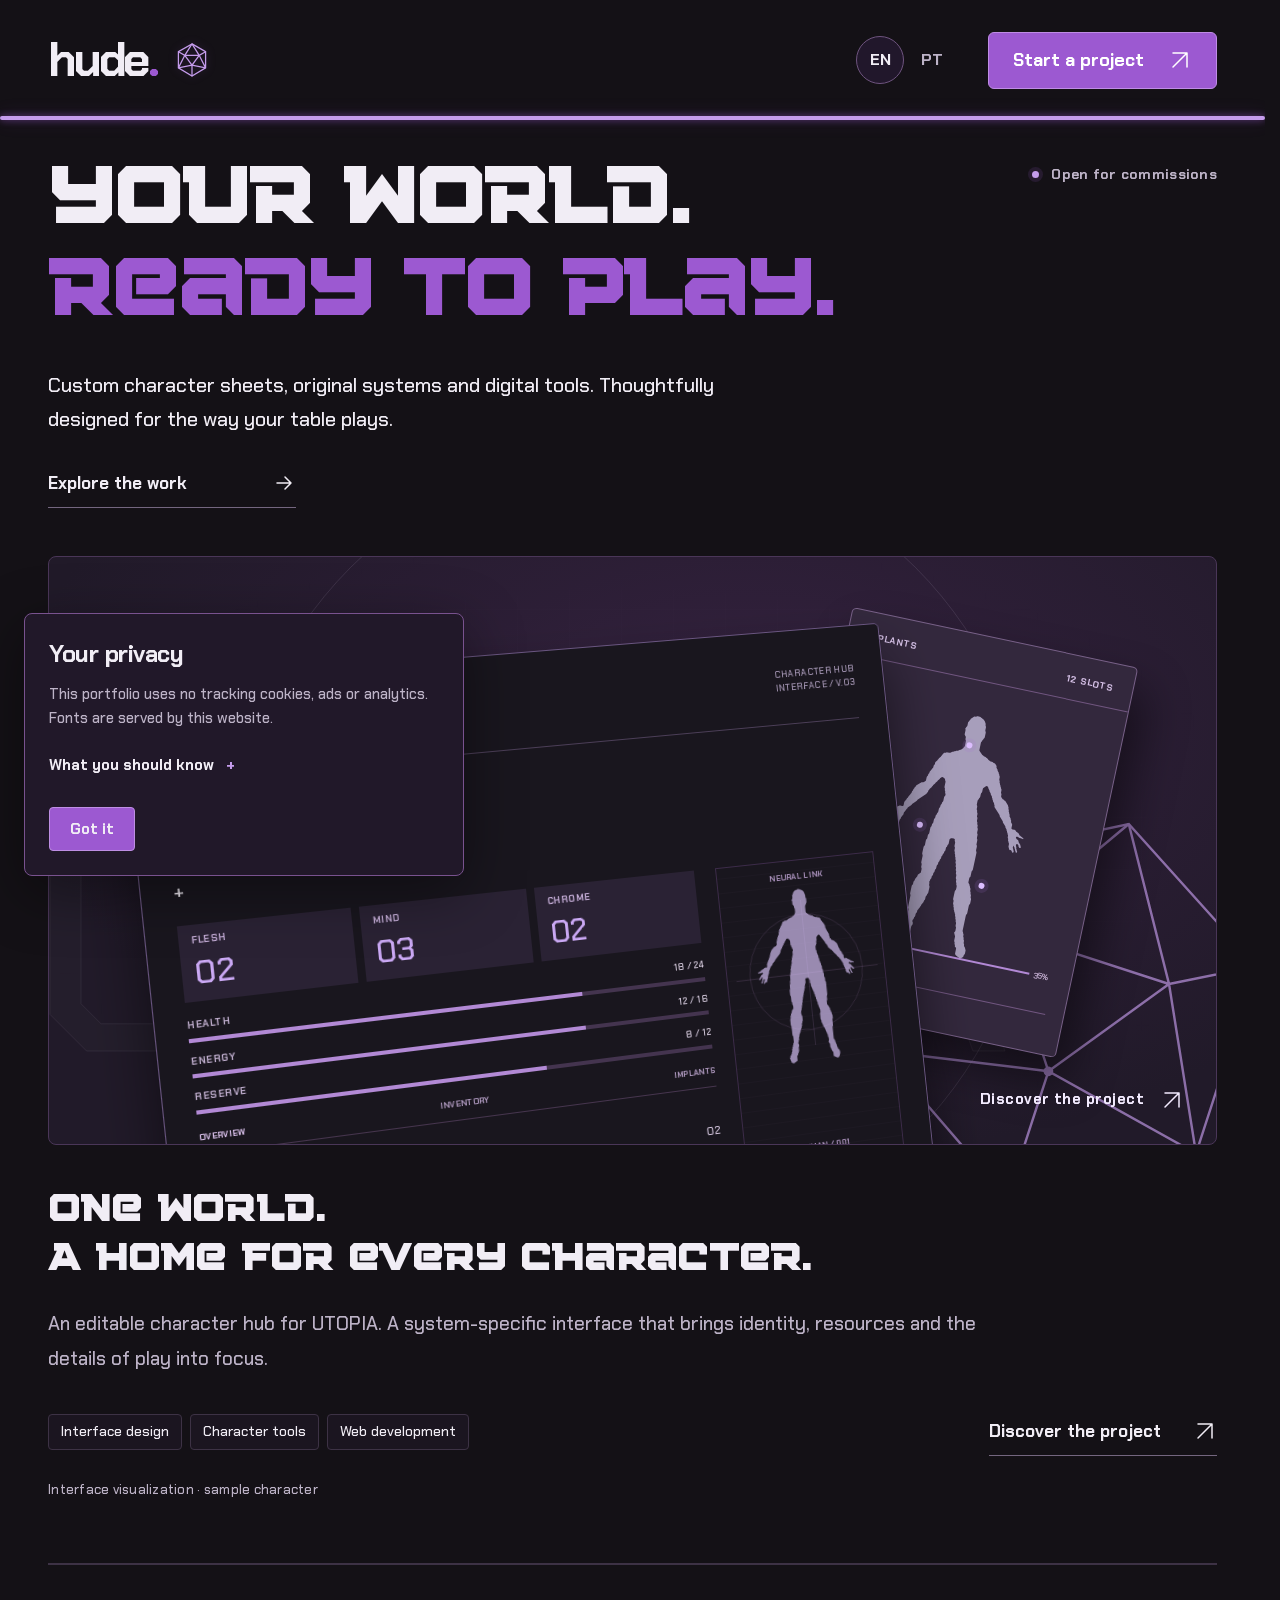
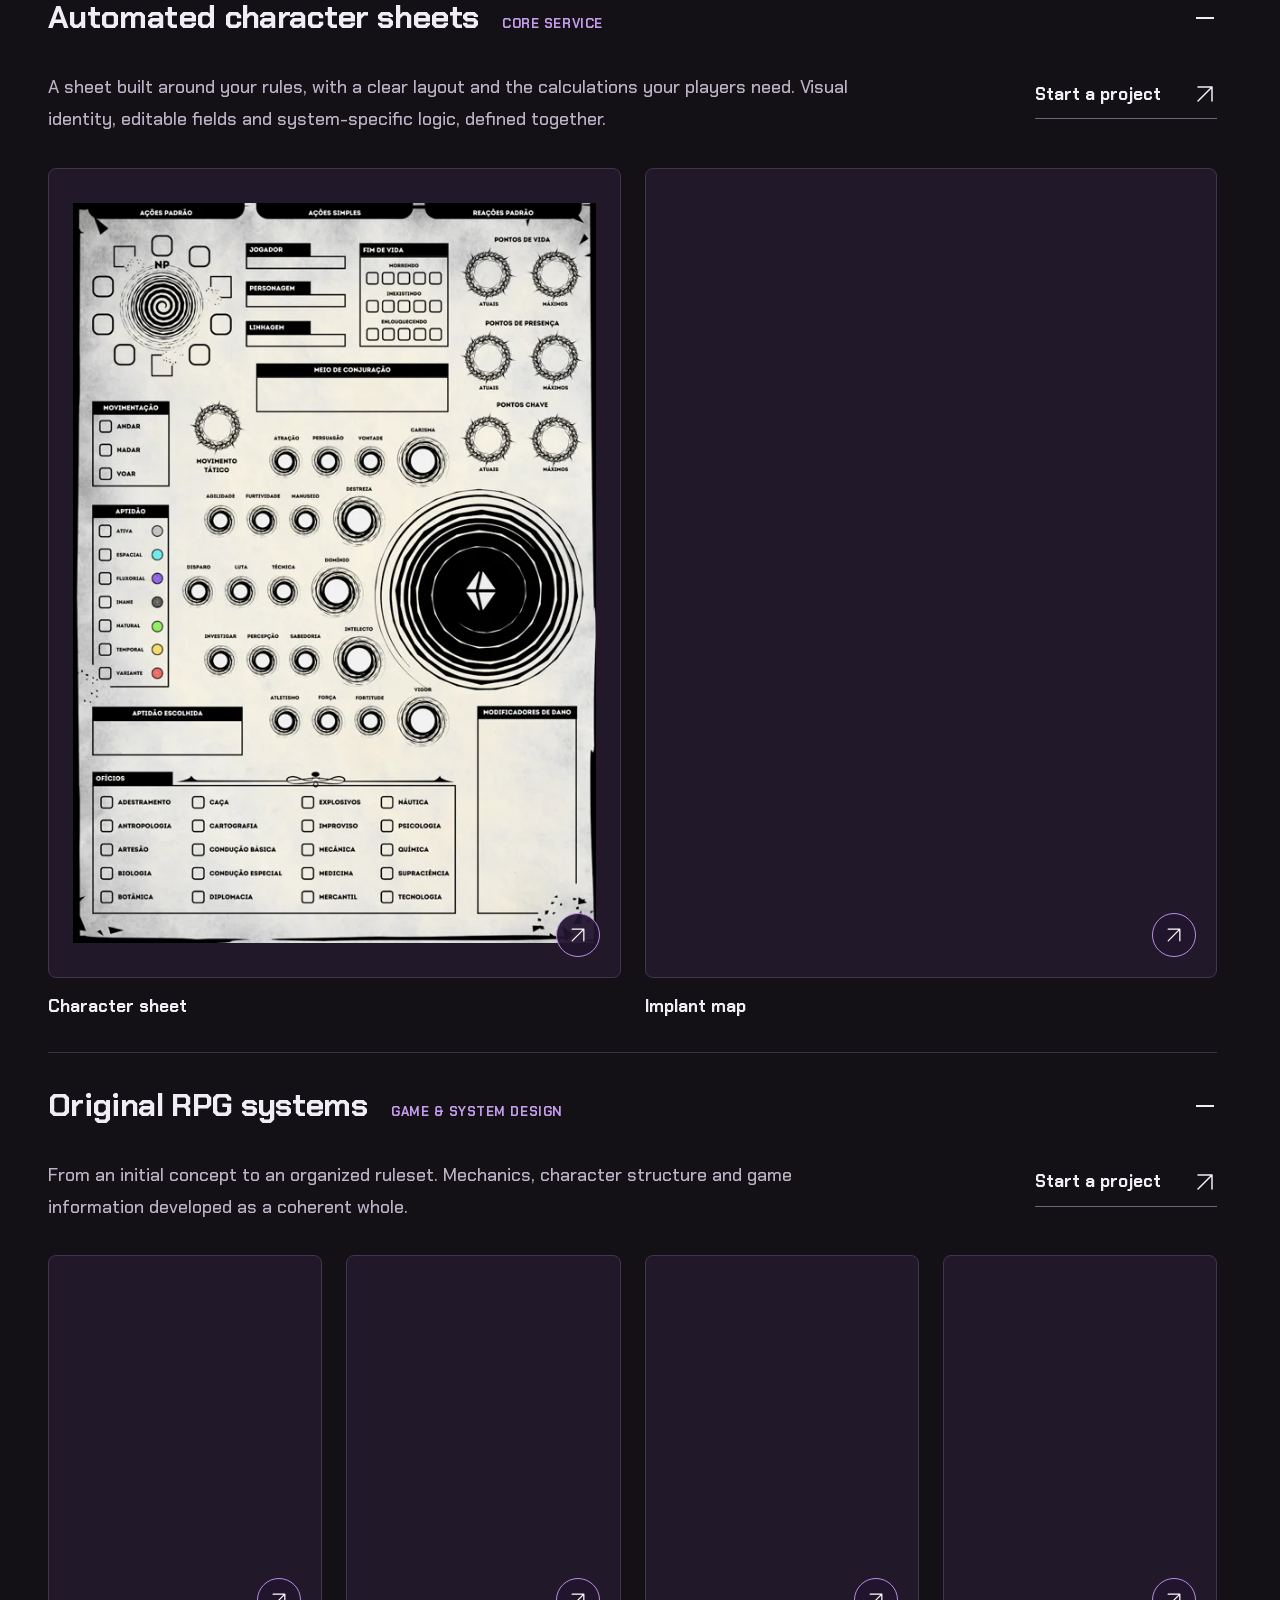
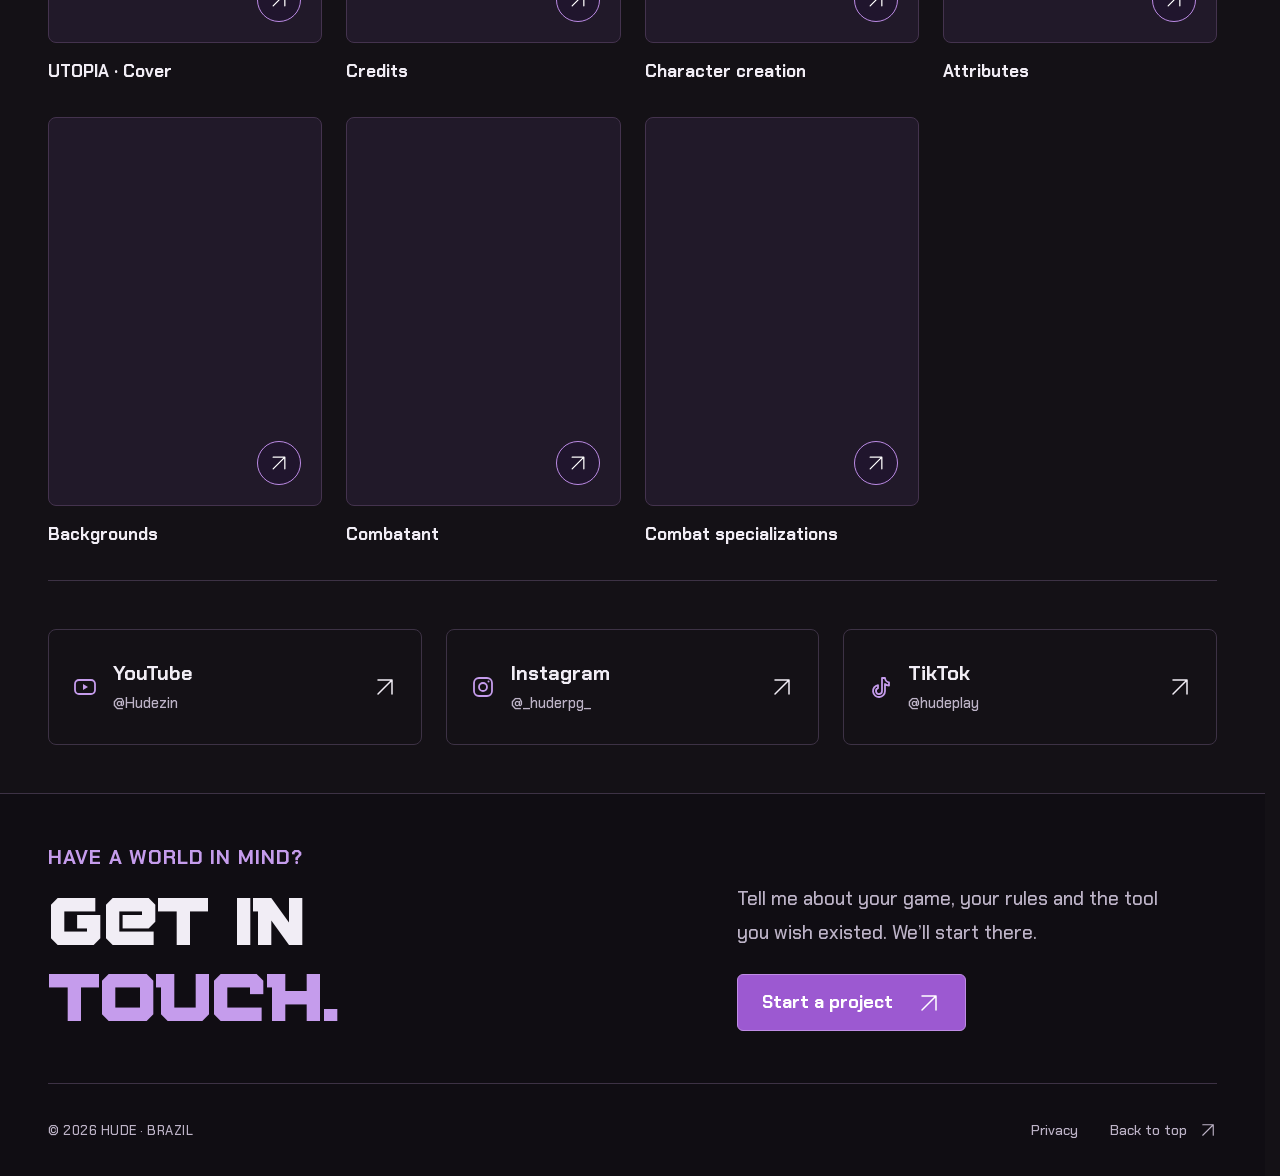
==== commit c5ebd7ec: "Move combat specializations to end of RPG systems gallery" ====
--- a/index.html
+++ b/index.html
@@ -10,6 +10,6 @@
 <div class="art-composition" aria-hidden="true"><div class="implant-card"><div class="implant-header mono"><span>IMPLANTS</span><span>12 SLOTS</span></div><img class="implant-body" src="assets/body.svg" width="192" height="300" alt="" loading="lazy"><span class="map-point point-a"></span><span class="map-point point-b"></span><span class="map-point point-c"></span><div class="map-scale"><span>NEURAL</span><i></i><span>35%</span></div><div class="implant-bottom mono">BODY MAPPING / U.03</div></div>
 <div class="dossier"><div class="dossier-top"><strong>UTOPIA</strong><span class="mono">CHARACTER HUB<br>INTERFACE / V.03</span></div><div class="dossier-rule"></div><div class="dossier-identity"><span class="mono">CHARACTER / 01</span><h3>Your next identity.</h3><span class="identity-cross">+</span></div><div class="dossier-content"><div class="dossier-main"><div class="art-attributes mono"><div><span>FLESH</span><b>02</b></div><div><span>MIND</span><b>03</b></div><div><span>CHROME</span><b>02</b></div></div><div class="art-resources mono"><div class="art-resource"><div><span>HEALTH</span><b>18 / 24</b></div><i></i></div><div class="art-resource"><div><span>ENERGY</span><b>12 / 16</b></div><i></i></div><div class="art-resource"><div><span>RESERVE</span><b>8 / 12</b></div><i></i></div></div><div class="art-tabs mono"><span>OVERVIEW</span><span>INVENTORY</span><span>IMPLANTS</span></div><div class="art-skill"><span class="mono">SKILLS</span><div><span>Athletics</span><b>02</b></div><div><span>Perception</span><b>03</b></div></div></div><div class="dossier-side"><span class="mono">NEURAL LINK</span><div class="side-crosshair"></div><img src="assets/body.svg" width="140" height="240" alt="" loading="lazy"><span class="mono">HUMAN / 001</span></div></div><div class="dossier-bottom mono"><span>UTOPIA — BRAZIL</span><span>CHARACTER / SYSTEM</span></div></div></div>
 <div class="stage-bottom mono"><span class="stage-open">Discover the project<svg class="icon-arrow" aria-hidden="true" width="24" height="24" viewBox="0 0 24 24" fill="none"><path d="M5 19 19 5M5 5h14v14" stroke="currentColor" stroke-width="1.5" stroke-linecap="round" stroke-linejoin="round"/></svg></span></div></a><article class="project-caption"><h2>One world.<br>A home for every character.</h2><p class="project-description">An editable character hub for UTOPIA. A system-specific interface that brings identity, resources and the details of play into focus.</p><div class="project-meta"><div class="project-tags mono"><span>Interface design</span><span>Character tools</span><span>Web development</span></div><a class="text-link" href="projects/utopia.html"><span>Discover the project</span><svg class="icon-arrow" aria-hidden="true" width="24" height="24" viewBox="0 0 24 24" fill="none"><path d="M5 19 19 5M5 5h14v14" stroke="currentColor" stroke-width="1.5" stroke-linecap="round" stroke-linejoin="round"/></svg></a></div><span class="project-disclosure mono">Interface visualization · sample character</span></article></section>
-<section class="services wrap" id="services"><div class="service-list"><details class="service-row" open><summary><span class="service-name"><span class="service-title">Automated character sheets</span><small class="mono">CORE SERVICE</small></span><span class="service-plus" aria-hidden="true"></span></summary><div class="service-body"><div class="service-intro"><p>A sheet built around your rules, with a clear layout and the calculations your players need. Visual identity, editable fields and system-specific logic, defined together.</p><a class="text-link" href="mailto:huderpg@gmail.com" data-open-contact aria-haspopup="dialog" aria-controls="contact-dialog"><span>Start a project</span><svg class="icon-arrow" aria-hidden="true" width="24" height="24" viewBox="0 0 24 24" fill="none"><path d="M5 19 19 5M5 5h14v14" stroke="currentColor" stroke-width="1.5" stroke-linecap="round" stroke-linejoin="round"/></svg></a></div><div class="portfolio-gallery gallery-sheets"><div class="gallery-grid"><figure class="gallery-card"><a href="assets/gallery/ficha-personagem.webp" data-gallery="sheets" data-caption="Character sheet" aria-label="Character sheet — Click to enlarge" aria-haspopup="dialog" aria-controls="image-dialog"><span class="gallery-preview"><img src="assets/gallery/ficha-personagem-thumb.webp" width="1447" height="2048" alt="Character sheet" loading="lazy" decoding="async"><span class="gallery-expand" aria-hidden="true"><svg class="icon-arrow" aria-hidden="true" width="24" height="24" viewBox="0 0 24 24" fill="none"><path d="M5 19 19 5M5 5h14v14" stroke="currentColor" stroke-width="1.5" stroke-linecap="round" stroke-linejoin="round"/></svg></span></span><span class="gallery-caption">Character sheet</span></a></figure><figure class="gallery-card"><a href="assets/gallery/mapa-implantes.webp" data-gallery="sheets" data-caption="Implant map" aria-label="Implant map — Click to enlarge" aria-haspopup="dialog" aria-controls="image-dialog"><span class="gallery-preview"><img src="assets/gallery/mapa-implantes-thumb.webp" width="1447" height="2048" alt="Implant map" loading="lazy" decoding="async"><span class="gallery-expand" aria-hidden="true"><svg class="icon-arrow" aria-hidden="true" width="24" height="24" viewBox="0 0 24 24" fill="none"><path d="M5 19 19 5M5 5h14v14" stroke="currentColor" stroke-width="1.5" stroke-linecap="round" stroke-linejoin="round"/></svg></span></span><span class="gallery-caption">Implant map</span></a></figure></div></div></div></details><details class="service-row" open><summary><span class="service-name"><span class="service-title">Original RPG systems</span><small class="mono">GAME & SYSTEM DESIGN</small></span><span class="service-plus" aria-hidden="true"></span></summary><div class="service-body"><div class="service-intro"><p>From an initial concept to an organized ruleset. Mechanics, character structure and game information developed as a coherent whole.</p><a class="text-link" href="mailto:huderpg@gmail.com" data-open-contact aria-haspopup="dialog" aria-controls="contact-dialog"><span>Start a project</span><svg class="icon-arrow" aria-hidden="true" width="24" height="24" viewBox="0 0 24 24" fill="none"><path d="M5 19 19 5M5 5h14v14" stroke="currentColor" stroke-width="1.5" stroke-linecap="round" stroke-linejoin="round"/></svg></a></div><div class="portfolio-gallery gallery-systems"><div class="gallery-grid"><figure class="gallery-card"><a href="assets/gallery/especializacoes.webp" data-gallery="systems" data-caption="Combat specializations" aria-label="Combat specializations — Click to enlarge" aria-haspopup="dialog" aria-controls="image-dialog"><span class="gallery-preview"><img src="assets/gallery/especializacoes-thumb.webp" width="1447" height="2048" alt="Combat specializations" loading="lazy" decoding="async"><span class="gallery-expand" aria-hidden="true"><svg class="icon-arrow" aria-hidden="true" width="24" height="24" viewBox="0 0 24 24" fill="none"><path d="M5 19 19 5M5 5h14v14" stroke="currentColor" stroke-width="1.5" stroke-linecap="round" stroke-linejoin="round"/></svg></span></span><span class="gallery-caption">Combat specializations</span></a></figure><figure class="gallery-card"><a href="assets/gallery/utopia-capa.webp" data-gallery="systems" data-caption="UTOPIA · Cover" aria-label="UTOPIA · Cover — Click to enlarge" aria-haspopup="dialog" aria-controls="image-dialog"><span class="gallery-preview"><img src="assets/gallery/utopia-capa-thumb.webp" width="1447" height="2048" alt="UTOPIA · Cover" loading="lazy" decoding="async"><span class="gallery-expand" aria-hidden="true"><svg class="icon-arrow" aria-hidden="true" width="24" height="24" viewBox="0 0 24 24" fill="none"><path d="M5 19 19 5M5 5h14v14" stroke="currentColor" stroke-width="1.5" stroke-linecap="round" stroke-linejoin="round"/></svg></span></span><span class="gallery-caption">UTOPIA · Cover</span></a></figure><figure class="gallery-card"><a href="assets/gallery/utopia-creditos.webp" data-gallery="systems" data-caption="Credits" aria-label="Credits — Click to enlarge" aria-haspopup="dialog" aria-controls="image-dialog"><span class="gallery-preview"><img src="assets/gallery/utopia-creditos-thumb.webp" width="1447" height="2048" alt="Credits" loading="lazy" decoding="async"><span class="gallery-expand" aria-hidden="true"><svg class="icon-arrow" aria-hidden="true" width="24" height="24" viewBox="0 0 24 24" fill="none"><path d="M5 19 19 5M5 5h14v14" stroke="currentColor" stroke-width="1.5" stroke-linecap="round" stroke-linejoin="round"/></svg></span></span><span class="gallery-caption">Credits</span></a></figure><figure class="gallery-card"><a href="assets/gallery/criacao-personagem.webp" data-gallery="systems" data-caption="Character creation" aria-label="Character creation — Click to enlarge" aria-haspopup="dialog" aria-controls="image-dialog"><span class="gallery-preview"><img src="assets/gallery/criacao-personagem-thumb.webp" width="1447" height="2048" alt="Character creation" loading="lazy" decoding="async"><span class="gallery-expand" aria-hidden="true"><svg class="icon-arrow" aria-hidden="true" width="24" height="24" viewBox="0 0 24 24" fill="none"><path d="M5 19 19 5M5 5h14v14" stroke="currentColor" stroke-width="1.5" stroke-linecap="round" stroke-linejoin="round"/></svg></span></span><span class="gallery-caption">Character creation</span></a></figure><figure class="gallery-card"><a href="assets/gallery/atributos.webp" data-gallery="systems" data-caption="Attributes" aria-label="Attributes — Click to enlarge" aria-haspopup="dialog" aria-controls="image-dialog"><span class="gallery-preview"><img src="assets/gallery/atributos-thumb.webp" width="1447" height="2048" alt="Attributes" loading="lazy" decoding="async"><span class="gallery-expand" aria-hidden="true"><svg class="icon-arrow" aria-hidden="true" width="24" height="24" viewBox="0 0 24 24" fill="none"><path d="M5 19 19 5M5 5h14v14" stroke="currentColor" stroke-width="1.5" stroke-linecap="round" stroke-linejoin="round"/></svg></span></span><span class="gallery-caption">Attributes</span></a></figure><figure class="gallery-card"><a href="assets/gallery/antecedentes.webp" data-gallery="systems" data-caption="Backgrounds" aria-label="Backgrounds — Click to enlarge" aria-haspopup="dialog" aria-controls="image-dialog"><span class="gallery-preview"><img src="assets/gallery/antecedentes-thumb.webp" width="1447" height="2048" alt="Backgrounds" loading="lazy" decoding="async"><span class="gallery-expand" aria-hidden="true"><svg class="icon-arrow" aria-hidden="true" width="24" height="24" viewBox="0 0 24 24" fill="none"><path d="M5 19 19 5M5 5h14v14" stroke="currentColor" stroke-width="1.5" stroke-linecap="round" stroke-linejoin="round"/></svg></span></span><span class="gallery-caption">Backgrounds</span></a></figure><figure class="gallery-card"><a href="assets/gallery/combatente.webp" data-gallery="systems" data-caption="Combatant" aria-label="Combatant — Click to enlarge" aria-haspopup="dialog" aria-controls="image-dialog"><span class="gallery-preview"><img src="assets/gallery/combatente-thumb.webp" width="1447" height="2048" alt="Combatant" loading="lazy" decoding="async"><span class="gallery-expand" aria-hidden="true"><svg class="icon-arrow" aria-hidden="true" width="24" height="24" viewBox="0 0 24 24" fill="none"><path d="M5 19 19 5M5 5h14v14" stroke="currentColor" stroke-width="1.5" stroke-linecap="round" stroke-linejoin="round"/></svg></span></span><span class="gallery-caption">Combatant</span></a></figure></div></div></div></details></div></section>
+<section class="services wrap" id="services"><div class="service-list"><details class="service-row" open><summary><span class="service-name"><span class="service-title">Automated character sheets</span><small class="mono">CORE SERVICE</small></span><span class="service-plus" aria-hidden="true"></span></summary><div class="service-body"><div class="service-intro"><p>A sheet built around your rules, with a clear layout and the calculations your players need. Visual identity, editable fields and system-specific logic, defined together.</p><a class="text-link" href="mailto:huderpg@gmail.com" data-open-contact aria-haspopup="dialog" aria-controls="contact-dialog"><span>Start a project</span><svg class="icon-arrow" aria-hidden="true" width="24" height="24" viewBox="0 0 24 24" fill="none"><path d="M5 19 19 5M5 5h14v14" stroke="currentColor" stroke-width="1.5" stroke-linecap="round" stroke-linejoin="round"/></svg></a></div><div class="portfolio-gallery gallery-sheets"><div class="gallery-grid"><figure class="gallery-card"><a href="assets/gallery/ficha-personagem.webp" data-gallery="sheets" data-caption="Character sheet" aria-label="Character sheet — Click to enlarge" aria-haspopup="dialog" aria-controls="image-dialog"><span class="gallery-preview"><img src="assets/gallery/ficha-personagem-thumb.webp" width="1447" height="2048" alt="Character sheet" loading="lazy" decoding="async"><span class="gallery-expand" aria-hidden="true"><svg class="icon-arrow" aria-hidden="true" width="24" height="24" viewBox="0 0 24 24" fill="none"><path d="M5 19 19 5M5 5h14v14" stroke="currentColor" stroke-width="1.5" stroke-linecap="round" stroke-linejoin="round"/></svg></span></span><span class="gallery-caption">Character sheet</span></a></figure><figure class="gallery-card"><a href="assets/gallery/mapa-implantes.webp" data-gallery="sheets" data-caption="Implant map" aria-label="Implant map — Click to enlarge" aria-haspopup="dialog" aria-controls="image-dialog"><span class="gallery-preview"><img src="assets/gallery/mapa-implantes-thumb.webp" width="1447" height="2048" alt="Implant map" loading="lazy" decoding="async"><span class="gallery-expand" aria-hidden="true"><svg class="icon-arrow" aria-hidden="true" width="24" height="24" viewBox="0 0 24 24" fill="none"><path d="M5 19 19 5M5 5h14v14" stroke="currentColor" stroke-width="1.5" stroke-linecap="round" stroke-linejoin="round"/></svg></span></span><span class="gallery-caption">Implant map</span></a></figure></div></div></div></details><details class="service-row" open><summary><span class="service-name"><span class="service-title">Original RPG systems</span><small class="mono">GAME & SYSTEM DESIGN</small></span><span class="service-plus" aria-hidden="true"></span></summary><div class="service-body"><div class="service-intro"><p>From an initial concept to an organized ruleset. Mechanics, character structure and game information developed as a coherent whole.</p><a class="text-link" href="mailto:huderpg@gmail.com" data-open-contact aria-haspopup="dialog" aria-controls="contact-dialog"><span>Start a project</span><svg class="icon-arrow" aria-hidden="true" width="24" height="24" viewBox="0 0 24 24" fill="none"><path d="M5 19 19 5M5 5h14v14" stroke="currentColor" stroke-width="1.5" stroke-linecap="round" stroke-linejoin="round"/></svg></a></div><div class="portfolio-gallery gallery-systems"><div class="gallery-grid"><figure class="gallery-card"><a href="assets/gallery/utopia-capa.webp" data-gallery="systems" data-caption="UTOPIA · Cover" aria-label="UTOPIA · Cover — Click to enlarge" aria-haspopup="dialog" aria-controls="image-dialog"><span class="gallery-preview"><img src="assets/gallery/utopia-capa-thumb.webp" width="1447" height="2048" alt="UTOPIA · Cover" loading="lazy" decoding="async"><span class="gallery-expand" aria-hidden="true"><svg class="icon-arrow" aria-hidden="true" width="24" height="24" viewBox="0 0 24 24" fill="none"><path d="M5 19 19 5M5 5h14v14" stroke="currentColor" stroke-width="1.5" stroke-linecap="round" stroke-linejoin="round"/></svg></span></span><span class="gallery-caption">UTOPIA · Cover</span></a></figure><figure class="gallery-card"><a href="assets/gallery/utopia-creditos.webp" data-gallery="systems" data-caption="Credits" aria-label="Credits — Click to enlarge" aria-haspopup="dialog" aria-controls="image-dialog"><span class="gallery-preview"><img src="assets/gallery/utopia-creditos-thumb.webp" width="1447" height="2048" alt="Credits" loading="lazy" decoding="async"><span class="gallery-expand" aria-hidden="true"><svg class="icon-arrow" aria-hidden="true" width="24" height="24" viewBox="0 0 24 24" fill="none"><path d="M5 19 19 5M5 5h14v14" stroke="currentColor" stroke-width="1.5" stroke-linecap="round" stroke-linejoin="round"/></svg></span></span><span class="gallery-caption">Credits</span></a></figure><figure class="gallery-card"><a href="assets/gallery/criacao-personagem.webp" data-gallery="systems" data-caption="Character creation" aria-label="Character creation — Click to enlarge" aria-haspopup="dialog" aria-controls="image-dialog"><span class="gallery-preview"><img src="assets/gallery/criacao-personagem-thumb.webp" width="1447" height="2048" alt="Character creation" loading="lazy" decoding="async"><span class="gallery-expand" aria-hidden="true"><svg class="icon-arrow" aria-hidden="true" width="24" height="24" viewBox="0 0 24 24" fill="none"><path d="M5 19 19 5M5 5h14v14" stroke="currentColor" stroke-width="1.5" stroke-linecap="round" stroke-linejoin="round"/></svg></span></span><span class="gallery-caption">Character creation</span></a></figure><figure class="gallery-card"><a href="assets/gallery/atributos.webp" data-gallery="systems" data-caption="Attributes" aria-label="Attributes — Click to enlarge" aria-haspopup="dialog" aria-controls="image-dialog"><span class="gallery-preview"><img src="assets/gallery/atributos-thumb.webp" width="1447" height="2048" alt="Attributes" loading="lazy" decoding="async"><span class="gallery-expand" aria-hidden="true"><svg class="icon-arrow" aria-hidden="true" width="24" height="24" viewBox="0 0 24 24" fill="none"><path d="M5 19 19 5M5 5h14v14" stroke="currentColor" stroke-width="1.5" stroke-linecap="round" stroke-linejoin="round"/></svg></span></span><span class="gallery-caption">Attributes</span></a></figure><figure class="gallery-card"><a href="assets/gallery/antecedentes.webp" data-gallery="systems" data-caption="Backgrounds" aria-label="Backgrounds — Click to enlarge" aria-haspopup="dialog" aria-controls="image-dialog"><span class="gallery-preview"><img src="assets/gallery/antecedentes-thumb.webp" width="1447" height="2048" alt="Backgrounds" loading="lazy" decoding="async"><span class="gallery-expand" aria-hidden="true"><svg class="icon-arrow" aria-hidden="true" width="24" height="24" viewBox="0 0 24 24" fill="none"><path d="M5 19 19 5M5 5h14v14" stroke="currentColor" stroke-width="1.5" stroke-linecap="round" stroke-linejoin="round"/></svg></span></span><span class="gallery-caption">Backgrounds</span></a></figure><figure class="gallery-card"><a href="assets/gallery/combatente.webp" data-gallery="systems" data-caption="Combatant" aria-label="Combatant — Click to enlarge" aria-haspopup="dialog" aria-controls="image-dialog"><span class="gallery-preview"><img src="assets/gallery/combatente-thumb.webp" width="1447" height="2048" alt="Combatant" loading="lazy" decoding="async"><span class="gallery-expand" aria-hidden="true"><svg class="icon-arrow" aria-hidden="true" width="24" height="24" viewBox="0 0 24 24" fill="none"><path d="M5 19 19 5M5 5h14v14" stroke="currentColor" stroke-width="1.5" stroke-linecap="round" stroke-linejoin="round"/></svg></span></span><span class="gallery-caption">Combatant</span></a></figure><figure class="gallery-card"><a href="assets/gallery/especializacoes.webp" data-gallery="systems" data-caption="Combat specializations" aria-label="Combat specializations — Click to enlarge" aria-haspopup="dialog" aria-controls="image-dialog"><span class="gallery-preview"><img src="assets/gallery/especializacoes-thumb.webp" width="1447" height="2048" alt="Combat specializations" loading="lazy" decoding="async"><span class="gallery-expand" aria-hidden="true"><svg class="icon-arrow" aria-hidden="true" width="24" height="24" viewBox="0 0 24 24" fill="none"><path d="M5 19 19 5M5 5h14v14" stroke="currentColor" stroke-width="1.5" stroke-linecap="round" stroke-linejoin="round"/></svg></span></span><span class="gallery-caption">Combat specializations</span></a></figure></div></div></div></details></div></section>
 <section class="profiles wrap" id="profiles"><nav class="profile-links" aria-label="Social profiles"><a href="https://www.youtube.com/@Hudezin" target="_blank" rel="noopener noreferrer"><span class="profile-label"><svg class="social-icon" viewBox="0 0 24 24" width="24" height="24" fill="none" stroke="currentColor" stroke-width="1.8" stroke-linecap="round" stroke-linejoin="round" aria-hidden="true"><rect x="2" y="5" width="20" height="14" rx="4"/><path d="m10 9 5 3-5 3Z" fill="currentColor" stroke="none"/></svg><span>YouTube<small>@Hudezin</small></span></span><svg class="icon-arrow" aria-hidden="true" width="24" height="24" viewBox="0 0 24 24" fill="none"><path d="M5 19 19 5M5 5h14v14" stroke="currentColor" stroke-width="1.5" stroke-linecap="round" stroke-linejoin="round"/></svg></a><a href="https://www.instagram.com/_huderpg_/" target="_blank" rel="noopener noreferrer"><span class="profile-label"><svg class="social-icon" viewBox="0 0 24 24" width="24" height="24" fill="none" stroke="currentColor" stroke-width="1.8" stroke-linecap="round" stroke-linejoin="round" aria-hidden="true"><rect x="3" y="3" width="18" height="18" rx="5"/><circle cx="12" cy="12" r="4"/><circle cx="17.5" cy="6.5" r="1" fill="currentColor" stroke="none"/></svg><span>Instagram<small>@_huderpg_</small></span></span><svg class="icon-arrow" aria-hidden="true" width="24" height="24" viewBox="0 0 24 24" fill="none"><path d="M5 19 19 5M5 5h14v14" stroke="currentColor" stroke-width="1.5" stroke-linecap="round" stroke-linejoin="round"/></svg></a><a href="https://www.tiktok.com/@hudeplay" target="_blank" rel="noopener noreferrer"><span class="profile-label"><svg class="social-icon" viewBox="0 0 24 24" width="24" height="24" fill="none" stroke="currentColor" stroke-width="1.8" stroke-linecap="round" stroke-linejoin="round" aria-hidden="true"><path d="M14 3h3c.3 2.4 1.7 4 4 4.5v3a9.7 9.7 0 0 1-4-1.6V16a6 6 0 1 1-7-5.9v3.1a3 3 0 1 0 4 2.8Z"/></svg><span>TikTok<small>@hudeplay</small></span></span><svg class="icon-arrow" aria-hidden="true" width="24" height="24" viewBox="0 0 24 24" fill="none"><path d="M5 19 19 5M5 5h14v14" stroke="currentColor" stroke-width="1.5" stroke-linecap="round" stroke-linejoin="round"/></svg></a></nav></section>
 </main><footer class="site-footer" id="contact"><div class="contact wrap"><div><p class="eyebrow">HAVE A WORLD IN MIND?</p><h2><span>Get in</span><em>touch.</em></h2></div><div class="contact-action"><p>Tell me about your game, your rules and the tool you wish existed. We’ll start there.</p><a class="nav-contact footer-contact" href="mailto:huderpg@gmail.com" data-open-contact aria-haspopup="dialog" aria-controls="contact-dialog"><span>Start a project</span><svg class="icon-arrow" aria-hidden="true" width="24" height="24" viewBox="0 0 24 24" fill="none"><path d="M5 19 19 5M5 5h14v14" stroke="currentColor" stroke-width="1.5" stroke-linecap="round" stroke-linejoin="round"/></svg></a></div></div><div class="footer-bottom wrap"><span class="mono">© 2026 HUDE · BRAZIL</span><a class="privacy-link" href="#privacy-notice" data-open-privacy>Privacy</a><a href="#top">Back to top<svg class="icon-arrow" aria-hidden="true" width="24" height="24" viewBox="0 0 24 24" fill="none"><path d="M5 19 19 5M5 5h14v14" stroke="currentColor" stroke-width="1.5" stroke-linecap="round" stroke-linejoin="round"/></svg></a></div></footer><section class="privacy-notice" id="privacy-notice" role="region" aria-labelledby="privacy-title"><h2 id="privacy-title" tabindex="-1">Your privacy</h2><p>This portfolio uses no tracking cookies, ads or analytics. Fonts are served by this website.</p><details><summary>What you should know</summary><p>GitHub Pages logs IP addresses for security. Data entered in the demonstration stays in the page and resets on reload. Dismissing this notice stores only a preference for this tab session, without a visitor identifier. Social links open services with their own policies. Avoid entering personal data in the demonstration.</p><a href="https://docs.github.com/en/site-policy/privacy-policies/github-general-privacy-statement" target="_blank" rel="noopener noreferrer">GitHub privacy statement<svg class="icon-arrow" aria-hidden="true" width="24" height="24" viewBox="0 0 24 24" fill="none"><path d="M5 19 19 5M5 5h14v14" stroke="currentColor" stroke-width="1.5" stroke-linecap="round" stroke-linejoin="round"/></svg></a></details><button type="button" data-close-privacy hidden>Got it</button></section><dialog class="contact-dialog" id="contact-dialog" aria-labelledby="contact-dialog-title" aria-describedby="contact-dialog-description"><button class="dialog-close" type="button" data-close-contact aria-label="Close contact">×</button><p class="eyebrow">GET IN TOUCH</p><h2 id="contact-dialog-title">How would you like to connect?</h2><p id="contact-dialog-description">Choose a channel and tell me about your project.</p><div class="contact-options"><a class="contact-option" href="mailto:huderpg@gmail.com"><svg class="social-icon" viewBox="0 0 24 24" width="24" height="24" fill="none" stroke="currentColor" stroke-width="1.8" stroke-linecap="round" stroke-linejoin="round" aria-hidden="true"><rect x="2" y="4" width="20" height="16" rx="3"/><path d="m3 6 9 7 9-7"/></svg><span><strong>Email</strong><small>huderpg@gmail.com</small></span><svg class="icon-arrow" aria-hidden="true" width="24" height="24" viewBox="0 0 24 24" fill="none"><path d="M5 19 19 5M5 5h14v14" stroke="currentColor" stroke-width="1.5" stroke-linecap="round" stroke-linejoin="round"/></svg></a><a class="contact-option" href="https://www.instagram.com/_huderpg_/" target="_blank" rel="noopener noreferrer"><svg class="social-icon" viewBox="0 0 24 24" width="24" height="24" fill="none" stroke="currentColor" stroke-width="1.8" stroke-linecap="round" stroke-linejoin="round" aria-hidden="true"><rect x="3" y="3" width="18" height="18" rx="5"/><circle cx="12" cy="12" r="4"/><circle cx="17.5" cy="6.5" r="1" fill="currentColor" stroke="none"/></svg><span><strong>Instagram</strong><small>@_huderpg_</small></span><svg class="icon-arrow" aria-hidden="true" width="24" height="24" viewBox="0 0 24 24" fill="none"><path d="M5 19 19 5M5 5h14v14" stroke="currentColor" stroke-width="1.5" stroke-linecap="round" stroke-linejoin="round"/></svg></a><a class="contact-option" href="https://www.tiktok.com/@hudeplay" target="_blank" rel="noopener noreferrer"><svg class="social-icon" viewBox="0 0 24 24" width="24" height="24" fill="none" stroke="currentColor" stroke-width="1.8" stroke-linecap="round" stroke-linejoin="round" aria-hidden="true"><path d="M14 3h3c.3 2.4 1.7 4 4 4.5v3a9.7 9.7 0 0 1-4-1.6V16a6 6 0 1 1-7-5.9v3.1a3 3 0 1 0 4 2.8Z"/></svg><span><strong>TikTok</strong><small>@hudeplay</small></span><svg class="icon-arrow" aria-hidden="true" width="24" height="24" viewBox="0 0 24 24" fill="none"><path d="M5 19 19 5M5 5h14v14" stroke="currentColor" stroke-width="1.5" stroke-linecap="round" stroke-linejoin="round"/></svg></a></div><button class="contact-mode" type="button" data-toggle-contact-focus aria-pressed="false" data-focus-label="Focus view" data-dock-label="Move to the side">Focus view</button></dialog><dialog class="image-dialog" id="image-dialog" aria-label="Image viewer"><div class="image-toolbar"><p id="image-caption" aria-live="polite"></p><button class="image-zoom" type="button" data-image-zoom aria-pressed="false">Zoom</button><button type="button" data-close-image aria-label="Close image">×</button></div><div class="image-canvas"><img id="image-full" alt=""></div><div class="image-navigation"><button type="button" data-image-prev aria-label="Previous image">←</button><span id="image-count" aria-live="polite"></span><button type="button" data-image-next aria-label="Next image">→</button></div></dialog></body></html>
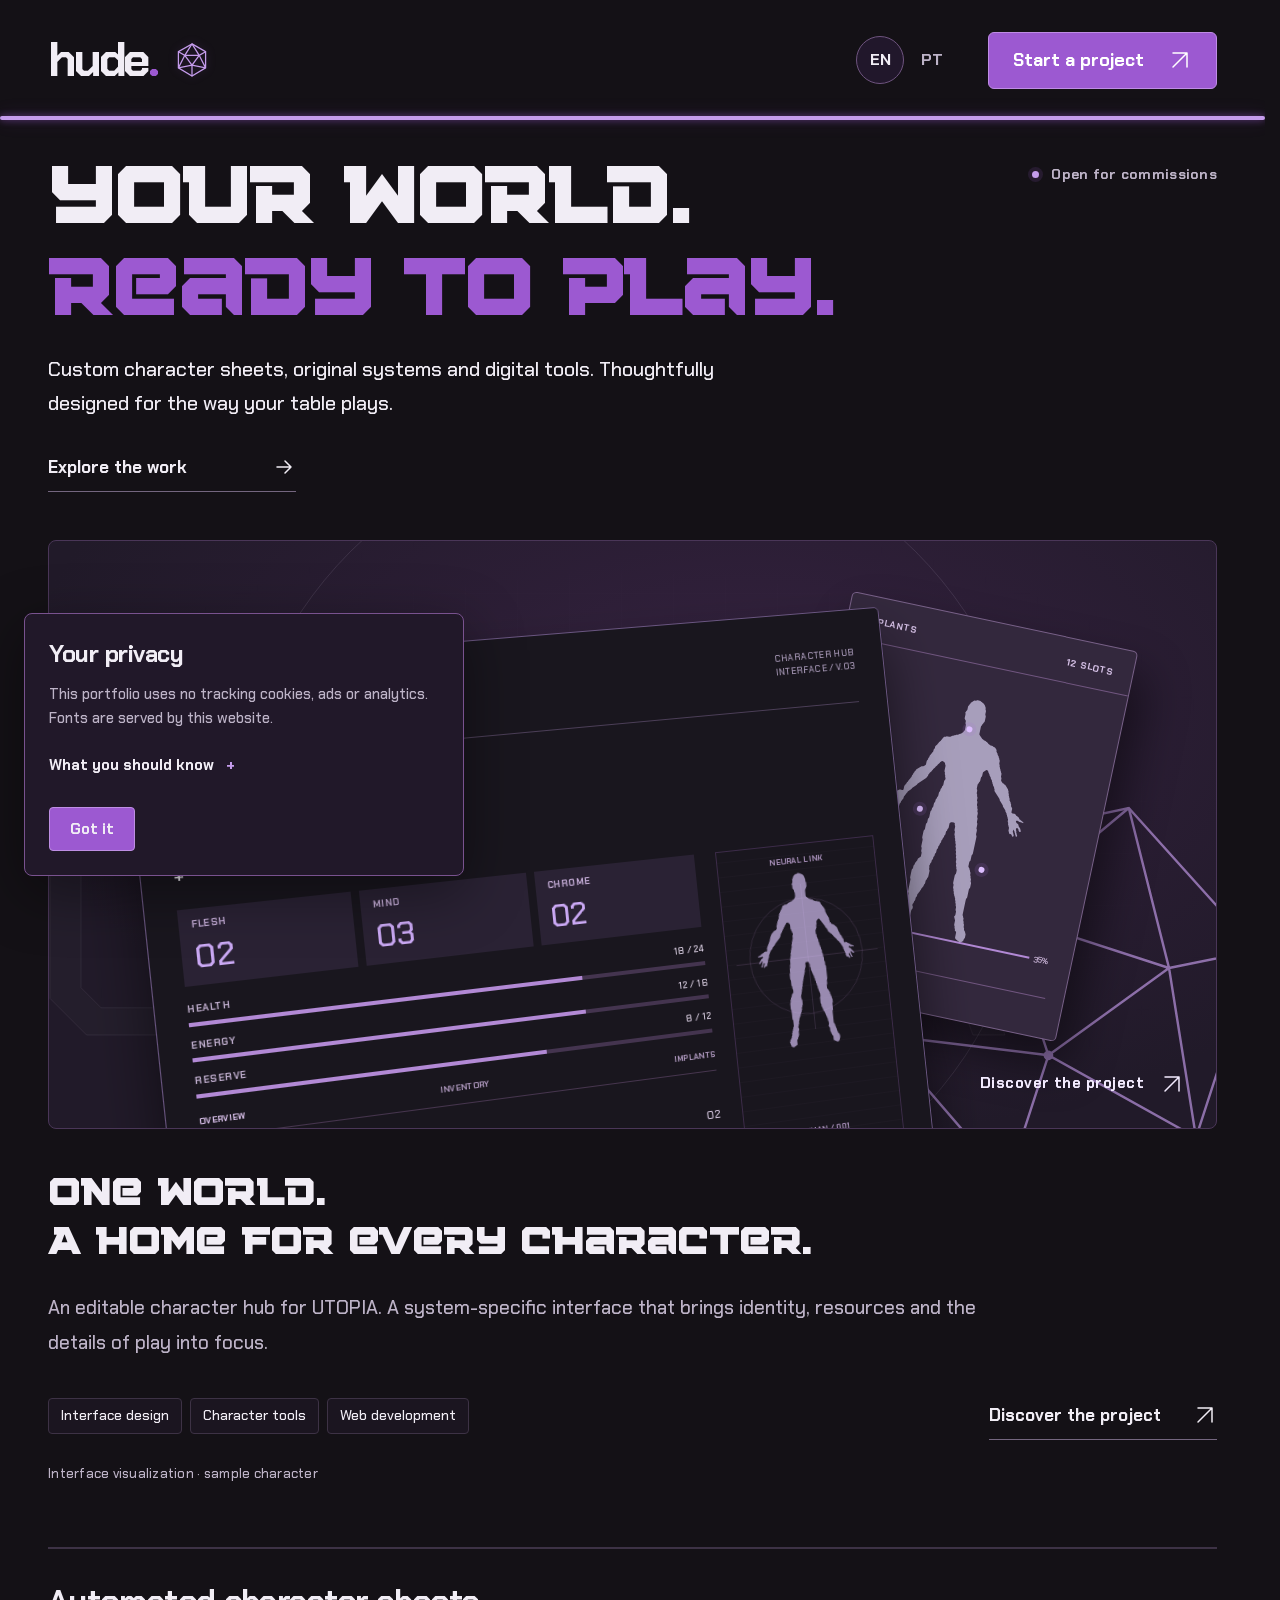
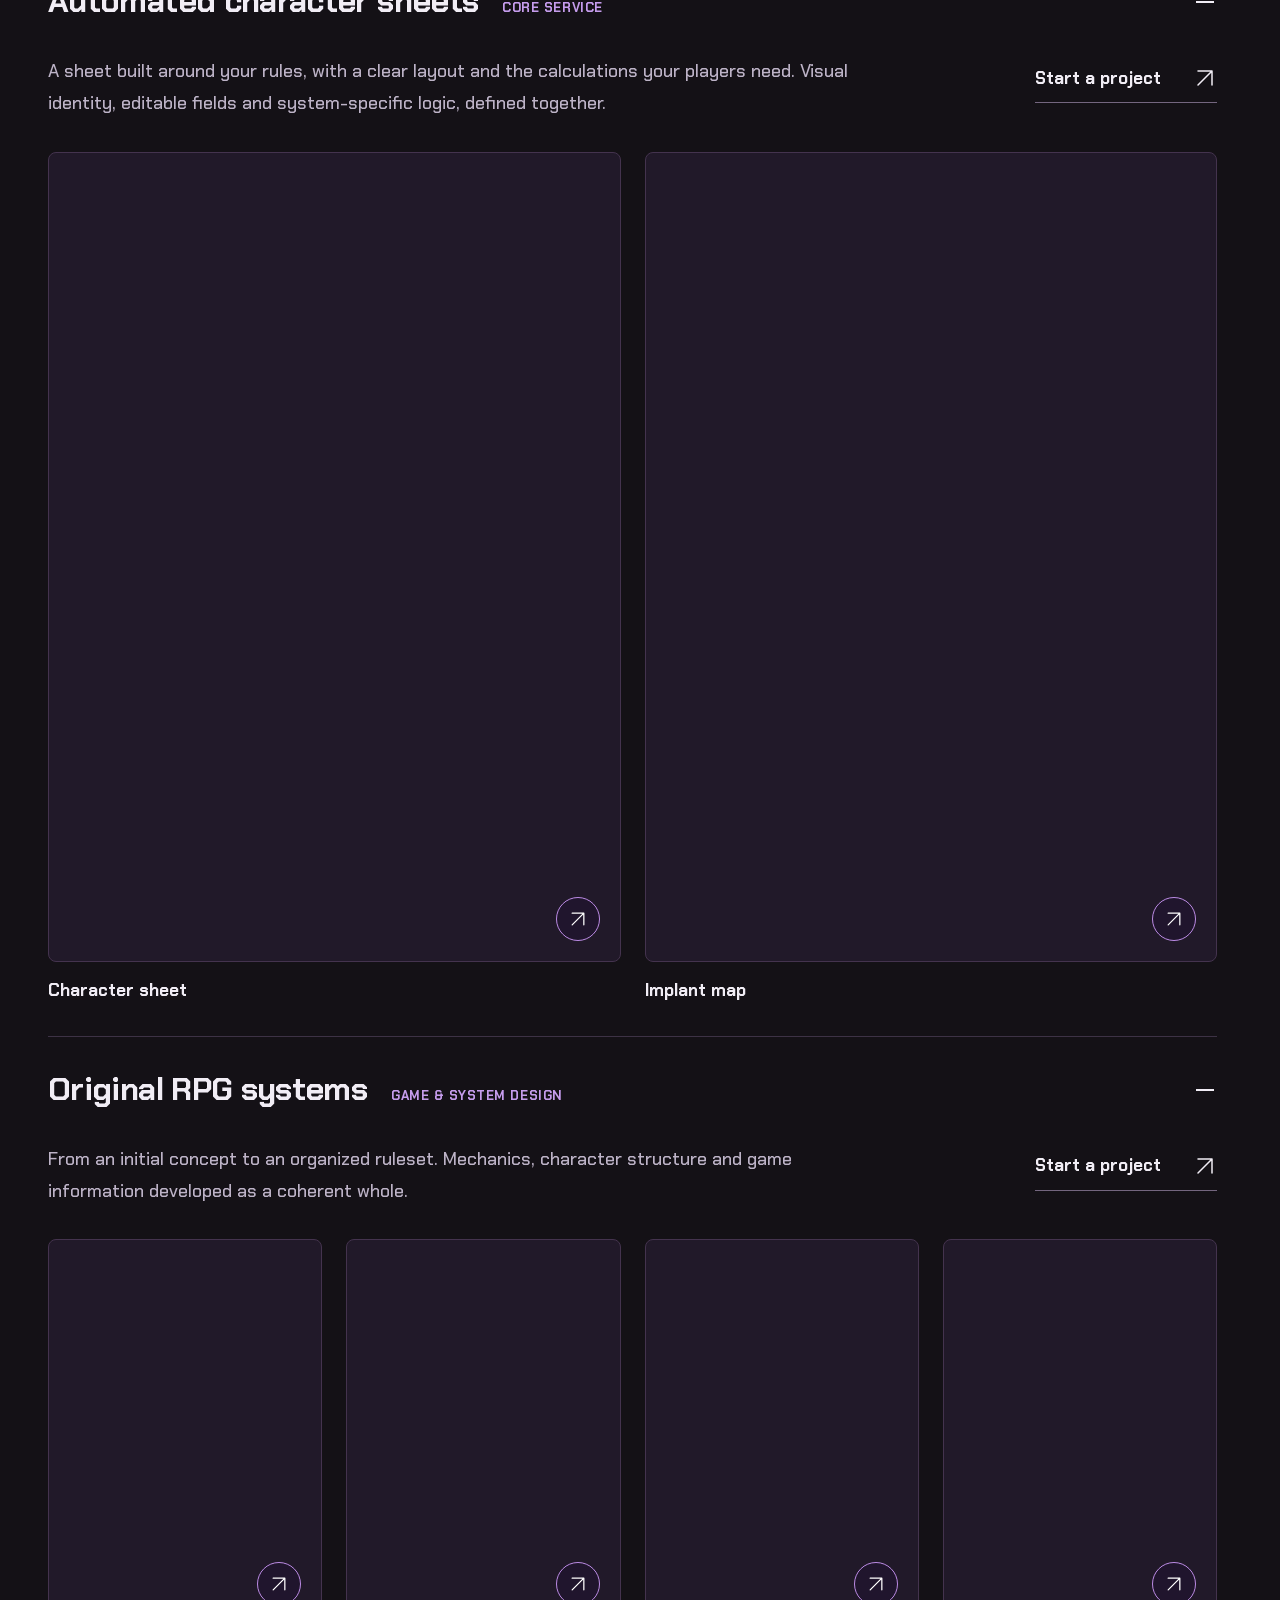
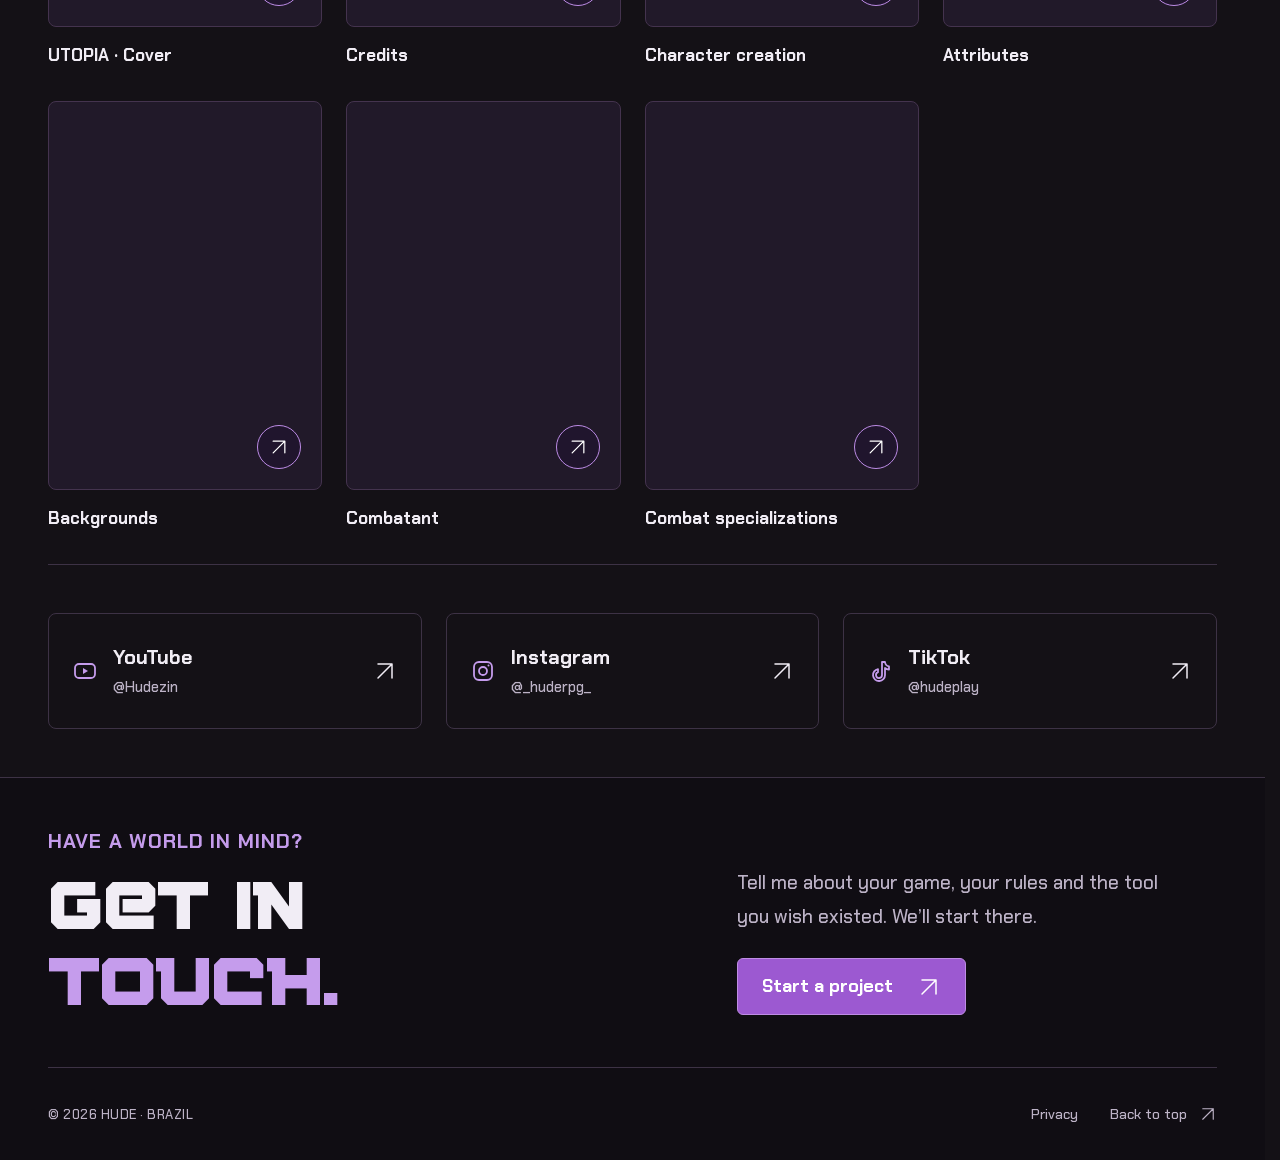
==== commit e8c5a3f6: "Add Discord contact and tighten hero introduction spacing" ====
--- a/index.html
+++ b/index.html
@@ -4,7 +4,7 @@
 <meta property="og:type" content="website"><meta property="og:title" content="Hude — Custom RPG Character Sheets &amp; Systems"><meta property="og:description" content="Custom editable and automated RPG character sheets, original systems and digital experiences by Hude. Explore UTOPIA and start your project."><meta property="og:url" content="https://harley-aguilar.github.io/Huderpg/">
 <link rel="icon" type="image/svg+xml" href="assets/favicon.svg">
 
-<link rel="stylesheet" href="assets/style.css?v=manifesto-removal-1"><script src="assets/app.js?v=manifesto-removal-1" defer></script><script type="application/ld+json">{"@context": "https://schema.org", "@type": "Person", "name": "Harley Aguilar", "alternateName": "Hude", "url": "https://harley-aguilar.github.io/Huderpg/", "sameAs": ["https://www.youtube.com/@Hudezin", "https://www.instagram.com/_huderpg_/", "https://www.tiktok.com/@hudeplay"]}</script></head><body><a class="skip" href="#main">Skip to content</a><header class="site-header" id="top"><div class="nav wrap"><div class="brand-lockup"><a class="wordmark" href="index.html" aria-label="Hude — Home">hude<span class="logo-dot">.</span></a><span class="brand-die" aria-hidden="true"><svg class="die " aria-hidden="true" width="240" height="260" viewBox="0 0 240 260" fill="none"><path d="M120 9 222 68v121l-102 62L18 189V68L120 9Z"/><path d="m120 9 54 86 48-27M18 68l48 27 54-86M18 189l48-94h108l48 94M18 189l102-20 102 20M66 95l54 74 54-74M120 169v82"/><circle cx="120" cy="169" r="3" fill="currentColor" stroke="none"/></svg></span></div><nav class="languages" aria-label="Language / Idioma"><a href="index.html" lang="en" hreflang="en" aria-current="page">EN</a><a href="pt/index.html" lang="pt" hreflang="pt">PT</a></nav><a class="nav-contact" href="mailto:huderpg@gmail.com" data-open-contact aria-haspopup="dialog" aria-controls="contact-dialog"><span>Start a project</span><svg class="icon-arrow" aria-hidden="true" width="24" height="24" viewBox="0 0 24 24" fill="none"><path d="M5 19 19 5M5 5h14v14" stroke="currentColor" stroke-width="1.5" stroke-linecap="round" stroke-linejoin="round"/></svg></a></div></header><main id="main">
+<link rel="stylesheet" href="assets/style.css?v=discord-contact-1"><script src="assets/app.js?v=discord-contact-1" defer></script><script type="application/ld+json">{"@context": "https://schema.org", "@type": "Person", "name": "Harley Aguilar", "alternateName": "Hude", "url": "https://harley-aguilar.github.io/Huderpg/", "sameAs": ["https://www.youtube.com/@Hudezin", "https://www.instagram.com/_huderpg_/", "https://www.tiktok.com/@hudeplay"]}</script></head><body><a class="skip" href="#main">Skip to content</a><header class="site-header" id="top"><div class="nav wrap"><div class="brand-lockup"><a class="wordmark" href="index.html" aria-label="Hude — Home">hude<span class="logo-dot">.</span></a><span class="brand-die" aria-hidden="true"><svg class="die " aria-hidden="true" width="240" height="260" viewBox="0 0 240 260" fill="none"><path d="M120 9 222 68v121l-102 62L18 189V68L120 9Z"/><path d="m120 9 54 86 48-27M18 68l48 27 54-86M18 189l48-94h108l48 94M18 189l102-20 102 20M66 95l54 74 54-74M120 169v82"/><circle cx="120" cy="169" r="3" fill="currentColor" stroke="none"/></svg></span></div><nav class="languages" aria-label="Language / Idioma"><a href="index.html" lang="en" hreflang="en" aria-current="page">EN</a><a href="pt/index.html" lang="pt" hreflang="pt">PT</a></nav><a class="nav-contact" href="mailto:huderpg@gmail.com" data-open-contact aria-haspopup="dialog" aria-controls="contact-dialog"><span>Start a project</span><svg class="icon-arrow" aria-hidden="true" width="24" height="24" viewBox="0 0 24 24" fill="none"><path d="M5 19 19 5M5 5h14v14" stroke="currentColor" stroke-width="1.5" stroke-linecap="round" stroke-linejoin="round"/></svg></a></div></header><main id="main">
 <section class="hero wrap"><div class="hero-top mono"><span class="availability"><i></i>Open for commissions</span></div><div class="hero-grid"><h1>Your world.<br><em>Ready to play.</em></h1><div class="hero-intro"><p>Custom character sheets, original systems and digital tools. Thoughtfully designed for the way your table plays.</p><a class="text-link" href="#work"><span>Explore the work</span><svg class="icon-arrow" aria-hidden="true" width="24" height="24" viewBox="0 0 24 24" fill="none"><path d="M5 12h14m-6-6 6 6-6 6" stroke="currentColor" stroke-width="1.5" stroke-linecap="round" stroke-linejoin="round"/></svg></a></div></div></section>
 <section class="selected-work wrap" id="work" aria-label="Work"><a class="project-stage" href="projects/utopia.html" aria-label="Explore the UTOPIA case study"><div class="art-background" aria-hidden="true"><div class="art-grid"></div><span class="art-word">UTOPIA</span><svg class="die art-die" aria-hidden="true" width="240" height="260" viewBox="0 0 240 260" fill="none"><path d="M120 9 222 68v121l-102 62L18 189V68L120 9Z"/><path d="m120 9 54 86 48-27M18 68l48 27 54-86M18 189l48-94h108l48 94M18 189l102-20 102 20M66 95l54 74 54-74M120 169v82"/><circle cx="120" cy="169" r="3" fill="currentColor" stroke="none"/></svg><div class="art-orbit orbit-one"></div><div class="art-orbit orbit-two"></div></div>
 <div class="art-composition" aria-hidden="true"><div class="implant-card"><div class="implant-header mono"><span>IMPLANTS</span><span>12 SLOTS</span></div><img class="implant-body" src="assets/body.svg" width="192" height="300" alt="" loading="lazy"><span class="map-point point-a"></span><span class="map-point point-b"></span><span class="map-point point-c"></span><div class="map-scale"><span>NEURAL</span><i></i><span>35%</span></div><div class="implant-bottom mono">BODY MAPPING / U.03</div></div>
@@ -12,4 +12,4 @@
 <div class="stage-bottom mono"><span class="stage-open">Discover the project<svg class="icon-arrow" aria-hidden="true" width="24" height="24" viewBox="0 0 24 24" fill="none"><path d="M5 19 19 5M5 5h14v14" stroke="currentColor" stroke-width="1.5" stroke-linecap="round" stroke-linejoin="round"/></svg></span></div></a><article class="project-caption"><h2>One world.<br>A home for every character.</h2><p class="project-description">An editable character hub for UTOPIA. A system-specific interface that brings identity, resources and the details of play into focus.</p><div class="project-meta"><div class="project-tags mono"><span>Interface design</span><span>Character tools</span><span>Web development</span></div><a class="text-link" href="projects/utopia.html"><span>Discover the project</span><svg class="icon-arrow" aria-hidden="true" width="24" height="24" viewBox="0 0 24 24" fill="none"><path d="M5 19 19 5M5 5h14v14" stroke="currentColor" stroke-width="1.5" stroke-linecap="round" stroke-linejoin="round"/></svg></a></div><span class="project-disclosure mono">Interface visualization · sample character</span></article></section>
 <section class="services wrap" id="services"><div class="service-list"><details class="service-row" open><summary><span class="service-name"><span class="service-title">Automated character sheets</span><small class="mono">CORE SERVICE</small></span><span class="service-plus" aria-hidden="true"></span></summary><div class="service-body"><div class="service-intro"><p>A sheet built around your rules, with a clear layout and the calculations your players need. Visual identity, editable fields and system-specific logic, defined together.</p><a class="text-link" href="mailto:huderpg@gmail.com" data-open-contact aria-haspopup="dialog" aria-controls="contact-dialog"><span>Start a project</span><svg class="icon-arrow" aria-hidden="true" width="24" height="24" viewBox="0 0 24 24" fill="none"><path d="M5 19 19 5M5 5h14v14" stroke="currentColor" stroke-width="1.5" stroke-linecap="round" stroke-linejoin="round"/></svg></a></div><div class="portfolio-gallery gallery-sheets"><div class="gallery-grid"><figure class="gallery-card"><a href="assets/gallery/ficha-personagem.webp" data-gallery="sheets" data-caption="Character sheet" aria-label="Character sheet — Click to enlarge" aria-haspopup="dialog" aria-controls="image-dialog"><span class="gallery-preview"><img src="assets/gallery/ficha-personagem-thumb.webp" width="1447" height="2048" alt="Character sheet" loading="lazy" decoding="async"><span class="gallery-expand" aria-hidden="true"><svg class="icon-arrow" aria-hidden="true" width="24" height="24" viewBox="0 0 24 24" fill="none"><path d="M5 19 19 5M5 5h14v14" stroke="currentColor" stroke-width="1.5" stroke-linecap="round" stroke-linejoin="round"/></svg></span></span><span class="gallery-caption">Character sheet</span></a></figure><figure class="gallery-card"><a href="assets/gallery/mapa-implantes.webp" data-gallery="sheets" data-caption="Implant map" aria-label="Implant map — Click to enlarge" aria-haspopup="dialog" aria-controls="image-dialog"><span class="gallery-preview"><img src="assets/gallery/mapa-implantes-thumb.webp" width="1447" height="2048" alt="Implant map" loading="lazy" decoding="async"><span class="gallery-expand" aria-hidden="true"><svg class="icon-arrow" aria-hidden="true" width="24" height="24" viewBox="0 0 24 24" fill="none"><path d="M5 19 19 5M5 5h14v14" stroke="currentColor" stroke-width="1.5" stroke-linecap="round" stroke-linejoin="round"/></svg></span></span><span class="gallery-caption">Implant map</span></a></figure></div></div></div></details><details class="service-row" open><summary><span class="service-name"><span class="service-title">Original RPG systems</span><small class="mono">GAME & SYSTEM DESIGN</small></span><span class="service-plus" aria-hidden="true"></span></summary><div class="service-body"><div class="service-intro"><p>From an initial concept to an organized ruleset. Mechanics, character structure and game information developed as a coherent whole.</p><a class="text-link" href="mailto:huderpg@gmail.com" data-open-contact aria-haspopup="dialog" aria-controls="contact-dialog"><span>Start a project</span><svg class="icon-arrow" aria-hidden="true" width="24" height="24" viewBox="0 0 24 24" fill="none"><path d="M5 19 19 5M5 5h14v14" stroke="currentColor" stroke-width="1.5" stroke-linecap="round" stroke-linejoin="round"/></svg></a></div><div class="portfolio-gallery gallery-systems"><div class="gallery-grid"><figure class="gallery-card"><a href="assets/gallery/utopia-capa.webp" data-gallery="systems" data-caption="UTOPIA · Cover" aria-label="UTOPIA · Cover — Click to enlarge" aria-haspopup="dialog" aria-controls="image-dialog"><span class="gallery-preview"><img src="assets/gallery/utopia-capa-thumb.webp" width="1447" height="2048" alt="UTOPIA · Cover" loading="lazy" decoding="async"><span class="gallery-expand" aria-hidden="true"><svg class="icon-arrow" aria-hidden="true" width="24" height="24" viewBox="0 0 24 24" fill="none"><path d="M5 19 19 5M5 5h14v14" stroke="currentColor" stroke-width="1.5" stroke-linecap="round" stroke-linejoin="round"/></svg></span></span><span class="gallery-caption">UTOPIA · Cover</span></a></figure><figure class="gallery-card"><a href="assets/gallery/utopia-creditos.webp" data-gallery="systems" data-caption="Credits" aria-label="Credits — Click to enlarge" aria-haspopup="dialog" aria-controls="image-dialog"><span class="gallery-preview"><img src="assets/gallery/utopia-creditos-thumb.webp" width="1447" height="2048" alt="Credits" loading="lazy" decoding="async"><span class="gallery-expand" aria-hidden="true"><svg class="icon-arrow" aria-hidden="true" width="24" height="24" viewBox="0 0 24 24" fill="none"><path d="M5 19 19 5M5 5h14v14" stroke="currentColor" stroke-width="1.5" stroke-linecap="round" stroke-linejoin="round"/></svg></span></span><span class="gallery-caption">Credits</span></a></figure><figure class="gallery-card"><a href="assets/gallery/criacao-personagem.webp" data-gallery="systems" data-caption="Character creation" aria-label="Character creation — Click to enlarge" aria-haspopup="dialog" aria-controls="image-dialog"><span class="gallery-preview"><img src="assets/gallery/criacao-personagem-thumb.webp" width="1447" height="2048" alt="Character creation" loading="lazy" decoding="async"><span class="gallery-expand" aria-hidden="true"><svg class="icon-arrow" aria-hidden="true" width="24" height="24" viewBox="0 0 24 24" fill="none"><path d="M5 19 19 5M5 5h14v14" stroke="currentColor" stroke-width="1.5" stroke-linecap="round" stroke-linejoin="round"/></svg></span></span><span class="gallery-caption">Character creation</span></a></figure><figure class="gallery-card"><a href="assets/gallery/atributos.webp" data-gallery="systems" data-caption="Attributes" aria-label="Attributes — Click to enlarge" aria-haspopup="dialog" aria-controls="image-dialog"><span class="gallery-preview"><img src="assets/gallery/atributos-thumb.webp" width="1447" height="2048" alt="Attributes" loading="lazy" decoding="async"><span class="gallery-expand" aria-hidden="true"><svg class="icon-arrow" aria-hidden="true" width="24" height="24" viewBox="0 0 24 24" fill="none"><path d="M5 19 19 5M5 5h14v14" stroke="currentColor" stroke-width="1.5" stroke-linecap="round" stroke-linejoin="round"/></svg></span></span><span class="gallery-caption">Attributes</span></a></figure><figure class="gallery-card"><a href="assets/gallery/antecedentes.webp" data-gallery="systems" data-caption="Backgrounds" aria-label="Backgrounds — Click to enlarge" aria-haspopup="dialog" aria-controls="image-dialog"><span class="gallery-preview"><img src="assets/gallery/antecedentes-thumb.webp" width="1447" height="2048" alt="Backgrounds" loading="lazy" decoding="async"><span class="gallery-expand" aria-hidden="true"><svg class="icon-arrow" aria-hidden="true" width="24" height="24" viewBox="0 0 24 24" fill="none"><path d="M5 19 19 5M5 5h14v14" stroke="currentColor" stroke-width="1.5" stroke-linecap="round" stroke-linejoin="round"/></svg></span></span><span class="gallery-caption">Backgrounds</span></a></figure><figure class="gallery-card"><a href="assets/gallery/combatente.webp" data-gallery="systems" data-caption="Combatant" aria-label="Combatant — Click to enlarge" aria-haspopup="dialog" aria-controls="image-dialog"><span class="gallery-preview"><img src="assets/gallery/combatente-thumb.webp" width="1447" height="2048" alt="Combatant" loading="lazy" decoding="async"><span class="gallery-expand" aria-hidden="true"><svg class="icon-arrow" aria-hidden="true" width="24" height="24" viewBox="0 0 24 24" fill="none"><path d="M5 19 19 5M5 5h14v14" stroke="currentColor" stroke-width="1.5" stroke-linecap="round" stroke-linejoin="round"/></svg></span></span><span class="gallery-caption">Combatant</span></a></figure><figure class="gallery-card"><a href="assets/gallery/especializacoes.webp" data-gallery="systems" data-caption="Combat specializations" aria-label="Combat specializations — Click to enlarge" aria-haspopup="dialog" aria-controls="image-dialog"><span class="gallery-preview"><img src="assets/gallery/especializacoes-thumb.webp" width="1447" height="2048" alt="Combat specializations" loading="lazy" decoding="async"><span class="gallery-expand" aria-hidden="true"><svg class="icon-arrow" aria-hidden="true" width="24" height="24" viewBox="0 0 24 24" fill="none"><path d="M5 19 19 5M5 5h14v14" stroke="currentColor" stroke-width="1.5" stroke-linecap="round" stroke-linejoin="round"/></svg></span></span><span class="gallery-caption">Combat specializations</span></a></figure></div></div></div></details></div></section>
 <section class="profiles wrap" id="profiles"><nav class="profile-links" aria-label="Social profiles"><a href="https://www.youtube.com/@Hudezin" target="_blank" rel="noopener noreferrer"><span class="profile-label"><svg class="social-icon" viewBox="0 0 24 24" width="24" height="24" fill="none" stroke="currentColor" stroke-width="1.8" stroke-linecap="round" stroke-linejoin="round" aria-hidden="true"><rect x="2" y="5" width="20" height="14" rx="4"/><path d="m10 9 5 3-5 3Z" fill="currentColor" stroke="none"/></svg><span>YouTube<small>@Hudezin</small></span></span><svg class="icon-arrow" aria-hidden="true" width="24" height="24" viewBox="0 0 24 24" fill="none"><path d="M5 19 19 5M5 5h14v14" stroke="currentColor" stroke-width="1.5" stroke-linecap="round" stroke-linejoin="round"/></svg></a><a href="https://www.instagram.com/_huderpg_/" target="_blank" rel="noopener noreferrer"><span class="profile-label"><svg class="social-icon" viewBox="0 0 24 24" width="24" height="24" fill="none" stroke="currentColor" stroke-width="1.8" stroke-linecap="round" stroke-linejoin="round" aria-hidden="true"><rect x="3" y="3" width="18" height="18" rx="5"/><circle cx="12" cy="12" r="4"/><circle cx="17.5" cy="6.5" r="1" fill="currentColor" stroke="none"/></svg><span>Instagram<small>@_huderpg_</small></span></span><svg class="icon-arrow" aria-hidden="true" width="24" height="24" viewBox="0 0 24 24" fill="none"><path d="M5 19 19 5M5 5h14v14" stroke="currentColor" stroke-width="1.5" stroke-linecap="round" stroke-linejoin="round"/></svg></a><a href="https://www.tiktok.com/@hudeplay" target="_blank" rel="noopener noreferrer"><span class="profile-label"><svg class="social-icon" viewBox="0 0 24 24" width="24" height="24" fill="none" stroke="currentColor" stroke-width="1.8" stroke-linecap="round" stroke-linejoin="round" aria-hidden="true"><path d="M14 3h3c.3 2.4 1.7 4 4 4.5v3a9.7 9.7 0 0 1-4-1.6V16a6 6 0 1 1-7-5.9v3.1a3 3 0 1 0 4 2.8Z"/></svg><span>TikTok<small>@hudeplay</small></span></span><svg class="icon-arrow" aria-hidden="true" width="24" height="24" viewBox="0 0 24 24" fill="none"><path d="M5 19 19 5M5 5h14v14" stroke="currentColor" stroke-width="1.5" stroke-linecap="round" stroke-linejoin="round"/></svg></a></nav></section>
-</main><footer class="site-footer" id="contact"><div class="contact wrap"><div><p class="eyebrow">HAVE A WORLD IN MIND?</p><h2><span>Get in</span><em>touch.</em></h2></div><div class="contact-action"><p>Tell me about your game, your rules and the tool you wish existed. We’ll start there.</p><a class="nav-contact footer-contact" href="mailto:huderpg@gmail.com" data-open-contact aria-haspopup="dialog" aria-controls="contact-dialog"><span>Start a project</span><svg class="icon-arrow" aria-hidden="true" width="24" height="24" viewBox="0 0 24 24" fill="none"><path d="M5 19 19 5M5 5h14v14" stroke="currentColor" stroke-width="1.5" stroke-linecap="round" stroke-linejoin="round"/></svg></a></div></div><div class="footer-bottom wrap"><span class="mono">© 2026 HUDE · BRAZIL</span><a class="privacy-link" href="#privacy-notice" data-open-privacy>Privacy</a><a href="#top">Back to top<svg class="icon-arrow" aria-hidden="true" width="24" height="24" viewBox="0 0 24 24" fill="none"><path d="M5 19 19 5M5 5h14v14" stroke="currentColor" stroke-width="1.5" stroke-linecap="round" stroke-linejoin="round"/></svg></a></div></footer><section class="privacy-notice" id="privacy-notice" role="region" aria-labelledby="privacy-title"><h2 id="privacy-title" tabindex="-1">Your privacy</h2><p>This portfolio uses no tracking cookies, ads or analytics. Fonts are served by this website.</p><details><summary>What you should know</summary><p>GitHub Pages logs IP addresses for security. Data entered in the demonstration stays in the page and resets on reload. Dismissing this notice stores only a preference for this tab session, without a visitor identifier. Social links open services with their own policies. Avoid entering personal data in the demonstration.</p><a href="https://docs.github.com/en/site-policy/privacy-policies/github-general-privacy-statement" target="_blank" rel="noopener noreferrer">GitHub privacy statement<svg class="icon-arrow" aria-hidden="true" width="24" height="24" viewBox="0 0 24 24" fill="none"><path d="M5 19 19 5M5 5h14v14" stroke="currentColor" stroke-width="1.5" stroke-linecap="round" stroke-linejoin="round"/></svg></a></details><button type="button" data-close-privacy hidden>Got it</button></section><dialog class="contact-dialog" id="contact-dialog" aria-labelledby="contact-dialog-title" aria-describedby="contact-dialog-description"><button class="dialog-close" type="button" data-close-contact aria-label="Close contact">×</button><p class="eyebrow">GET IN TOUCH</p><h2 id="contact-dialog-title">How would you like to connect?</h2><p id="contact-dialog-description">Choose a channel and tell me about your project.</p><div class="contact-options"><a class="contact-option" href="mailto:huderpg@gmail.com"><svg class="social-icon" viewBox="0 0 24 24" width="24" height="24" fill="none" stroke="currentColor" stroke-width="1.8" stroke-linecap="round" stroke-linejoin="round" aria-hidden="true"><rect x="2" y="4" width="20" height="16" rx="3"/><path d="m3 6 9 7 9-7"/></svg><span><strong>Email</strong><small>huderpg@gmail.com</small></span><svg class="icon-arrow" aria-hidden="true" width="24" height="24" viewBox="0 0 24 24" fill="none"><path d="M5 19 19 5M5 5h14v14" stroke="currentColor" stroke-width="1.5" stroke-linecap="round" stroke-linejoin="round"/></svg></a><a class="contact-option" href="https://www.instagram.com/_huderpg_/" target="_blank" rel="noopener noreferrer"><svg class="social-icon" viewBox="0 0 24 24" width="24" height="24" fill="none" stroke="currentColor" stroke-width="1.8" stroke-linecap="round" stroke-linejoin="round" aria-hidden="true"><rect x="3" y="3" width="18" height="18" rx="5"/><circle cx="12" cy="12" r="4"/><circle cx="17.5" cy="6.5" r="1" fill="currentColor" stroke="none"/></svg><span><strong>Instagram</strong><small>@_huderpg_</small></span><svg class="icon-arrow" aria-hidden="true" width="24" height="24" viewBox="0 0 24 24" fill="none"><path d="M5 19 19 5M5 5h14v14" stroke="currentColor" stroke-width="1.5" stroke-linecap="round" stroke-linejoin="round"/></svg></a><a class="contact-option" href="https://www.tiktok.com/@hudeplay" target="_blank" rel="noopener noreferrer"><svg class="social-icon" viewBox="0 0 24 24" width="24" height="24" fill="none" stroke="currentColor" stroke-width="1.8" stroke-linecap="round" stroke-linejoin="round" aria-hidden="true"><path d="M14 3h3c.3 2.4 1.7 4 4 4.5v3a9.7 9.7 0 0 1-4-1.6V16a6 6 0 1 1-7-5.9v3.1a3 3 0 1 0 4 2.8Z"/></svg><span><strong>TikTok</strong><small>@hudeplay</small></span><svg class="icon-arrow" aria-hidden="true" width="24" height="24" viewBox="0 0 24 24" fill="none"><path d="M5 19 19 5M5 5h14v14" stroke="currentColor" stroke-width="1.5" stroke-linecap="round" stroke-linejoin="round"/></svg></a></div><button class="contact-mode" type="button" data-toggle-contact-focus aria-pressed="false" data-focus-label="Focus view" data-dock-label="Move to the side">Focus view</button></dialog><dialog class="image-dialog" id="image-dialog" aria-label="Image viewer"><div class="image-toolbar"><p id="image-caption" aria-live="polite"></p><button class="image-zoom" type="button" data-image-zoom aria-pressed="false">Zoom</button><button type="button" data-close-image aria-label="Close image">×</button></div><div class="image-canvas"><img id="image-full" alt=""></div><div class="image-navigation"><button type="button" data-image-prev aria-label="Previous image">←</button><span id="image-count" aria-live="polite"></span><button type="button" data-image-next aria-label="Next image">→</button></div></dialog></body></html>+</main><footer class="site-footer" id="contact"><div class="contact wrap"><div><p class="eyebrow">HAVE A WORLD IN MIND?</p><h2><span>Get in</span><em>touch.</em></h2></div><div class="contact-action"><p>Tell me about your game, your rules and the tool you wish existed. We’ll start there.</p><a class="nav-contact footer-contact" href="mailto:huderpg@gmail.com" data-open-contact aria-haspopup="dialog" aria-controls="contact-dialog"><span>Start a project</span><svg class="icon-arrow" aria-hidden="true" width="24" height="24" viewBox="0 0 24 24" fill="none"><path d="M5 19 19 5M5 5h14v14" stroke="currentColor" stroke-width="1.5" stroke-linecap="round" stroke-linejoin="round"/></svg></a></div></div><div class="footer-bottom wrap"><span class="mono">© 2026 HUDE · BRAZIL</span><a class="privacy-link" href="#privacy-notice" data-open-privacy>Privacy</a><a href="#top">Back to top<svg class="icon-arrow" aria-hidden="true" width="24" height="24" viewBox="0 0 24 24" fill="none"><path d="M5 19 19 5M5 5h14v14" stroke="currentColor" stroke-width="1.5" stroke-linecap="round" stroke-linejoin="round"/></svg></a></div></footer><section class="privacy-notice" id="privacy-notice" role="region" aria-labelledby="privacy-title"><h2 id="privacy-title" tabindex="-1">Your privacy</h2><p>This portfolio uses no tracking cookies, ads or analytics. Fonts are served by this website.</p><details><summary>What you should know</summary><p>GitHub Pages logs IP addresses for security. Data entered in the demonstration stays in the page and resets on reload. Dismissing this notice stores only a preference for this tab session, without a visitor identifier. Social links open services with their own policies. Avoid entering personal data in the demonstration.</p><a href="https://docs.github.com/en/site-policy/privacy-policies/github-general-privacy-statement" target="_blank" rel="noopener noreferrer">GitHub privacy statement<svg class="icon-arrow" aria-hidden="true" width="24" height="24" viewBox="0 0 24 24" fill="none"><path d="M5 19 19 5M5 5h14v14" stroke="currentColor" stroke-width="1.5" stroke-linecap="round" stroke-linejoin="round"/></svg></a></details><button type="button" data-close-privacy hidden>Got it</button></section><dialog class="contact-dialog" id="contact-dialog" aria-labelledby="contact-dialog-title" aria-describedby="contact-dialog-description"><button class="dialog-close" type="button" data-close-contact aria-label="Close contact">×</button><p class="eyebrow">GET IN TOUCH</p><h2 id="contact-dialog-title">How would you like to connect?</h2><p id="contact-dialog-description">Choose a channel and tell me about your project.</p><div class="contact-options"><a class="contact-option" href="mailto:huderpg@gmail.com"><svg class="social-icon" viewBox="0 0 24 24" width="24" height="24" fill="none" stroke="currentColor" stroke-width="1.8" stroke-linecap="round" stroke-linejoin="round" aria-hidden="true"><rect x="2" y="4" width="20" height="16" rx="3"/><path d="m3 6 9 7 9-7"/></svg><span><strong>Email</strong><small>huderpg@gmail.com</small></span><svg class="icon-arrow" aria-hidden="true" width="24" height="24" viewBox="0 0 24 24" fill="none"><path d="M5 19 19 5M5 5h14v14" stroke="currentColor" stroke-width="1.5" stroke-linecap="round" stroke-linejoin="round"/></svg></a><a class="contact-option" href="https://www.instagram.com/_huderpg_/" target="_blank" rel="noopener noreferrer"><svg class="social-icon" viewBox="0 0 24 24" width="24" height="24" fill="none" stroke="currentColor" stroke-width="1.8" stroke-linecap="round" stroke-linejoin="round" aria-hidden="true"><rect x="3" y="3" width="18" height="18" rx="5"/><circle cx="12" cy="12" r="4"/><circle cx="17.5" cy="6.5" r="1" fill="currentColor" stroke="none"/></svg><span><strong>Instagram</strong><small>@_huderpg_</small></span><svg class="icon-arrow" aria-hidden="true" width="24" height="24" viewBox="0 0 24 24" fill="none"><path d="M5 19 19 5M5 5h14v14" stroke="currentColor" stroke-width="1.5" stroke-linecap="round" stroke-linejoin="round"/></svg></a><a class="contact-option" href="https://www.tiktok.com/@hudeplay" target="_blank" rel="noopener noreferrer"><svg class="social-icon" viewBox="0 0 24 24" width="24" height="24" fill="none" stroke="currentColor" stroke-width="1.8" stroke-linecap="round" stroke-linejoin="round" aria-hidden="true"><path d="M14 3h3c.3 2.4 1.7 4 4 4.5v3a9.7 9.7 0 0 1-4-1.6V16a6 6 0 1 1-7-5.9v3.1a3 3 0 1 0 4 2.8Z"/></svg><span><strong>TikTok</strong><small>@hudeplay</small></span><svg class="icon-arrow" aria-hidden="true" width="24" height="24" viewBox="0 0 24 24" fill="none"><path d="M5 19 19 5M5 5h14v14" stroke="currentColor" stroke-width="1.5" stroke-linecap="round" stroke-linejoin="round"/></svg></a><a class="contact-option" href="https://discord.com/users/430844973584482304" target="_blank" rel="noopener noreferrer"><svg class="social-icon" viewBox="0 0 24 24" width="24" height="24" fill="none" stroke="currentColor" stroke-width="1.8" stroke-linecap="round" stroke-linejoin="round" aria-hidden="true"><path d="M8 4.5 5.5 5.3C3.5 8.3 2.5 12 3 16.5L7 19l1.3-2M16 4.5l2.5.8c2 3 3 6.7 2.5 11.2L17 19l-1.3-2M8 6.5a16 16 0 0 1 8 0M7 15.5a12 12 0 0 0 10 0"/><circle cx="8.5" cy="11.5" r="1.3"/><circle cx="15.5" cy="11.5" r="1.3"/></svg><span><strong>Discord</strong><small>Open profile</small></span><svg class="icon-arrow" aria-hidden="true" width="24" height="24" viewBox="0 0 24 24" fill="none"><path d="M5 19 19 5M5 5h14v14" stroke="currentColor" stroke-width="1.5" stroke-linecap="round" stroke-linejoin="round"/></svg></a></div><button class="contact-mode" type="button" data-toggle-contact-focus aria-pressed="false" data-focus-label="Focus view" data-dock-label="Move to the side">Focus view</button></dialog><dialog class="image-dialog" id="image-dialog" aria-label="Image viewer"><div class="image-toolbar"><p id="image-caption" aria-live="polite"></p><button class="image-zoom" type="button" data-image-zoom aria-pressed="false">Zoom</button><button type="button" data-close-image aria-label="Close image">×</button></div><div class="image-canvas"><img id="image-full" alt=""></div><div class="image-navigation"><button type="button" data-image-prev aria-label="Previous image">←</button><span id="image-count" aria-live="polite"></span><button type="button" data-image-next aria-label="Next image">→</button></div></dialog></body></html>
--- a/assets/style.css
+++ b/assets/style.css
@@ -5,7 +5,7 @@
 :root{color-scheme:dark;--paper:#141116;--night:#100d13;--surface:#1d1723;--ink:#f1edf5;--muted:#bdb3c7;--rule:#3d3245;--rust:#9c59d1;--violet:#c59cec;--sans:'Chakra Petch',Arial,sans-serif;--mono:var(--sans);--display:'Squartiqa',var(--sans);--max:1248px;--gutter:48px;--section:88px;--gap:32px;--radius:8px}
 *{box-sizing:border-box}html{scroll-behavior:smooth;scroll-padding-top:32px;scrollbar-gutter:stable}body{margin:0;background:var(--paper);color:var(--ink);font:500 18px/1.65 var(--sans);-webkit-font-smoothing:antialiased}body:has(dialog:modal){overflow:hidden}::selection{background:var(--rust);color:#fff}h1,h2,h3,p,figure,dl,dd{margin:0}h1,h2,h3{font-family:var(--display);font-weight:400;letter-spacing:-.02em;line-height:1.25;text-wrap:balance}em{font:inherit;font-style:normal;color:var(--violet)}a{color:inherit;text-decoration:none}button,input,select{font:inherit}button,summary{cursor:pointer}button,a,input,select,summary{-webkit-tap-highlight-color:transparent;outline-offset:5px}button{color:inherit}a:focus-visible,button:focus-visible,input:focus-visible,select:focus-visible,summary:focus-visible{outline:2px solid var(--violet)}img{display:block;max-width:100%;height:auto}svg{display:block;flex-shrink:0}.wrap{width:min(var(--max),calc(100% - 2*var(--gutter)));margin-inline:auto}.mono,.eyebrow{font:700 14px/1.5 var(--sans);letter-spacing:.04em}.eyebrow{text-transform:uppercase;color:var(--violet)}.icon-arrow{width:24px;height:24px;transition:transform .2s}.die{stroke:currentColor;stroke-width:1.5}.skip{position:fixed;z-index:100;left:16px;top:-100px;padding:12px 20px;background:var(--ink);color:var(--night)}.skip:focus{top:16px}.text-link{display:inline-flex;align-items:center;justify-content:space-between;gap:32px;min-height:48px;width:fit-content;padding:8px 0;border-bottom:1px solid #74667f;font-size:17px;font-weight:700;line-height:1.5}.text-link:hover{color:var(--violet);border-color:var(--violet)}.text-link:hover .icon-arrow{transform:translate(3px,-3px)}.button,.nav-contact{display:inline-flex;align-items:center;justify-content:space-between;gap:24px;min-height:56px;padding:14px 24px;border:1px solid #bf8ce5;border-radius:6px;background:var(--rust);color:#fff;font:700 18px/1.5 var(--sans);transition:background .2s,box-shadow .2s}.button:hover,.nav-contact:hover{background:#a76ad8;box-shadow:0 0 24px #9c59d126}.button:hover .icon-arrow,.nav-contact:hover .icon-arrow{transform:translate(3px,-3px)}
 /* Header and lead section share exactly the same left and right guides. */
-.site-header{position:relative;z-index:5}.nav{position:relative;display:flex;align-items:center;gap:32px;min-height:120px;padding-block:28px}.site-header:after{content:'';position:absolute;inset:auto 0 0;height:4px;border-radius:2px;background:#c59cec;box-shadow:0 0 7px #9c59d199,0 0 18px #9c59d13d;animation:neon-breathe 5s ease-in-out infinite}.brand-lockup{display:flex;align-items:center;gap:18px;margin-right:auto}.wordmark{display:flex;align-items:baseline;font-size:48px;font-weight:700;letter-spacing:-.075em;line-height:1}.logo-dot{color:var(--rust)}.brand-die{display:grid;place-items:center;width:36px;height:44px;color:var(--violet)}.brand-die .die{width:32px;height:36px;filter:drop-shadow(0 0 5px #9c59d133)}.brand-die .die path,.manifesto-mark .die path{vector-effect:non-scaling-stroke;stroke-width:1.25}.languages{display:flex;align-items:center;gap:4px}.languages a{display:grid;place-items:center;min-width:48px;min-height:48px;font-size:16px;font-weight:700;border:1px solid transparent;border-radius:50%;color:var(--muted)}.languages a:hover{color:var(--ink);background:var(--surface)}.languages a[aria-current]{border-color:#6e547f;color:var(--ink);background:#21172b}.hero{padding-block:32px 48px}.hero-top{display:flex;align-items:center;justify-content:flex-end;margin-bottom:16px}.availability{display:inline-flex;align-items:center;gap:12px;color:var(--muted);font-size:14px;letter-spacing:.02em}.availability i{width:7px;height:7px;border-radius:50%;background:var(--violet);box-shadow:0 0 0 4px #9c59d122}.hero-grid{display:grid;gap:32px}.hero h1{font-size:clamp(40px,6.3vw,88px);line-height:1.14;letter-spacing:-.025em;text-wrap:initial}.hero h1 em{color:var(--rust)}.hero-intro{display:flex;flex-direction:column;align-items:flex-start;gap:24px;max-width:760px}.hero-intro p{font-size:20px;line-height:1.7;max-width:62ch}.hero-intro .text-link{min-width:248px}
+.site-header{position:relative;z-index:5}.nav{position:relative;display:flex;align-items:center;gap:32px;min-height:120px;padding-block:28px}.site-header:after{content:'';position:absolute;inset:auto 0 0;height:4px;border-radius:2px;background:#c59cec;box-shadow:0 0 7px #9c59d199,0 0 18px #9c59d13d;animation:neon-breathe 5s ease-in-out infinite}.brand-lockup{display:flex;align-items:center;gap:18px;margin-right:auto}.wordmark{display:flex;align-items:baseline;font-size:48px;font-weight:700;letter-spacing:-.075em;line-height:1}.logo-dot{color:var(--rust)}.brand-die{display:grid;place-items:center;width:36px;height:44px;color:var(--violet)}.brand-die .die{width:32px;height:36px;filter:drop-shadow(0 0 5px #9c59d133)}.brand-die .die path,.manifesto-mark .die path{vector-effect:non-scaling-stroke;stroke-width:1.25}.languages{display:flex;align-items:center;gap:4px}.languages a{display:grid;place-items:center;min-width:48px;min-height:48px;font-size:16px;font-weight:700;border:1px solid transparent;border-radius:50%;color:var(--muted)}.languages a:hover{color:var(--ink);background:var(--surface)}.languages a[aria-current]{border-color:#6e547f;color:var(--ink);background:#21172b}.hero{padding-block:32px 48px}.hero-top{display:flex;align-items:center;justify-content:flex-end;margin-bottom:16px}.availability{display:inline-flex;align-items:center;gap:12px;color:var(--muted);font-size:14px;letter-spacing:.02em}.availability i{width:7px;height:7px;border-radius:50%;background:var(--violet);box-shadow:0 0 0 4px #9c59d122}.hero-grid{display:grid;gap:16px}.hero h1{font-size:clamp(40px,6.3vw,88px);line-height:1.14;letter-spacing:-.025em;text-wrap:initial}.hero h1 em{color:var(--rust)}.hero-intro{display:flex;flex-direction:column;align-items:flex-start;gap:24px;max-width:760px}.hero-intro p{font-size:20px;line-height:1.7;max-width:62ch}.hero-intro .text-link{min-width:248px}
 /* Featured work: title, explanation, tags and action read as one composition. */
 .project-stage{display:block;position:relative;isolation:isolate;height:clamp(460px,46vw,620px);overflow:hidden;background:radial-gradient(ellipse at 60% 30%,#34213f,#211a29 74%);border:1px solid #4a3658;border-radius:var(--radius);color:var(--ink)}.project-stage:focus-visible{outline-offset:6px}.project-caption{display:flex;flex-direction:column;align-items:flex-start;gap:24px;padding-block:40px 64px;border-bottom:1px solid var(--rule)}.project-caption h2{max-width:960px;font-size:clamp(28px,3vw,38px);line-height:1.3}.project-description{max-width:80ch;line-height:1.8;color:var(--muted);font-size:19px}.project-meta{width:100%;display:flex;align-items:center;justify-content:space-between;gap:24px;margin-top:8px}.project-tags{display:flex;flex-wrap:wrap;gap:8px;font-size:14px;font-weight:500;letter-spacing:0}.project-tags>span{display:inline-flex;align-items:center;min-height:36px;padding:6px 12px;border:1px solid var(--rule);border-radius:4px;background:#1b1520}.project-disclosure{color:var(--muted);font-size:13px;font-weight:500;letter-spacing:.02em}.manifesto{display:flex;align-items:flex-start;gap:24px;padding-block:48px}.manifesto-mark{color:var(--violet);padding-top:5px}.manifesto-mark .die{width:34px;height:38px}.manifesto-copy{display:flex;flex-direction:column;gap:16px}.manifesto-copy>p{font-size:clamp(24px,2.3vw,32px);font-weight:700;line-height:1.45;letter-spacing:-.02em}.manifesto-copy .mono{font-size:13px;font-weight:500;color:var(--muted)}
 /* The galleries use matching edges, spacing, captions and image proportions. */
@@ -166,7 +166,7 @@
 /* Layout changes happen at deliberate breakpoints, not through stacked patches. */
 @media(min-width:1440px){:root{--gutter:64px}.hero{padding-top:40px}}
 @media(max-width:1100px){:root{--gutter:40px;--section:72px}.nav{gap:24px}.hero h1{font-size:6.3vw}.service-intro{flex-direction:column;gap:16px}.service-intro>p{max-width:76ch}.service-title{font-size:30px}.profile-links{gap:16px}.profile-links>a{padding:20px}.profile-label{font-size:18px;gap:12px}.profile-label small{font-size:14px}.contact{gap:40px}.contact h2{font-size:5.2vw}.gallery-systems .gallery-grid{grid-template-columns:repeat(3,minmax(0,1fr))}}
-@media(max-width:760px){:root{--gutter:24px;--section:56px}.nav{min-height:104px;gap:20px;padding-block:24px}.wordmark{font-size:42px}.brand-lockup{gap:12px}.brand-die{width:30px}.brand-die .die{width:28px;height:32px}.languages a{min-width:44px;min-height:44px}.nav-contact{font-size:16px;min-height:52px;padding:12px 18px;gap:20px}.hero{padding-block:24px 40px}.hero-top{margin-bottom:16px}.hero h1{font-size:6.4vw;line-height:1.2}.hero-grid{gap:24px}.hero-intro{gap:20px}.hero-intro p{font-size:18px;line-height:1.75}.hero-intro .text-link{min-width:220px}.project-caption{gap:20px;padding-block:32px 40px}.project-caption h2{font-size:clamp(25px,4vw,30px)}.project-description{font-size:18px;line-height:1.75}.project-meta{flex-direction:column;align-items:flex-start;gap:20px;margin-top:0}.project-tags{font-size:13px}.project-disclosure{font-size:12px}.manifesto{gap:16px;padding-block:40px}.manifesto-mark .die{width:28px;height:32px}.manifesto-copy>p{font-size:24px}.manifesto-copy .mono{font-size:12px;line-height:1.8}.service-row>summary{padding-block:24px;gap:16px}.service-name{display:block}.service-title{display:block;font-size:28px}.service-name small{display:block;margin-top:10px;font-size:12px}.service-body{padding-bottom:32px}.service-intro{margin-bottom:24px}.service-intro>p{font-size:17px;line-height:1.8}.gallery-grid,.gallery-systems .gallery-grid{grid-template-columns:repeat(2,minmax(0,1fr));gap:24px 16px}.gallery-sheets .gallery-preview,.gallery-preview{padding:8px;border-radius:6px}.gallery-card>a{gap:12px}.gallery-caption{font-size:15px;line-height:1.5}.gallery-expand{right:12px;bottom:12px;width:36px;height:36px}.gallery-expand .icon-arrow{width:18px;height:18px}.profile-links{grid-template-columns:1fr;gap:12px}.profile-links>a{min-height:92px;padding:20px 24px}.profile-label{font-size:20px;gap:16px}.profile-label small{font-size:15px}.contact{grid-template-columns:1fr;gap:24px;padding-block:40px}.contact .eyebrow{font-size:18px}.contact h2{font-size:clamp(42px,8vw,60px);gap:4px;margin-top:16px}.contact-action{max-width:100%;gap:24px;padding:0}.contact-action>p{max-width:54ch;font-size:18px}.footer-bottom{flex-wrap:wrap;gap:12px 24px}.footer-bottom>.mono{width:100%}.footer-bottom .privacy-link{margin-left:0;margin-right:auto}.case-hero{padding-block:32px 40px}.case-hero-top{margin-block:32px 24px}.case-hero h1{font-size:clamp(48px,10vw,72px)}.case-heading h2,.case-overview h2,.interactive-heading h2{font-size:clamp(24px,4vw,30px);line-height:1.35}.case-heading>p,.case-overview p:not(.eyebrow){font-size:18px}.case-meta{grid-template-columns:repeat(2,minmax(0,1fr));gap:24px;margin-top:32px}.case-meta dd{font-size:15px}.case-meta dt{font-size:12px;margin-bottom:8px}.choice-grid{grid-template-columns:1fr;gap:24px}.choice-grid>article{gap:16px}.choice-grid h3{font-size:25px}.choice-grid p{font-size:17px}.interactive-heading{margin-bottom:32px}.interactive-heading>p{font-size:17px}.sheet{padding:24px;gap:24px}.sheet-top{align-items:flex-start}.sheet-top>.mono{max-width:50%;text-align:right;font-size:12px}.attributes{gap:12px}.attribute{padding:16px 12px}.sheet .mono{font-size:12px}.attribute input{font-size:30px}.sheet-grid{grid-template-columns:1fr;gap:16px}.sheet-block{padding:20px}.sheet-tabs{gap:16px}.sheet-tabs button{font-size:14px}.sheet .demo-notice,.sheet .sheet-note{font-size:13px}.scope summary{font-size:17px}.scope p{font-size:16px}.privacy-notice{left:16px;bottom:16px;width:calc(100% - 32px);max-height:70dvh;padding:20px}.contact-dialog,.contact-dialog.is-focused{width:min(480px,calc(100% - 32px));max-height:calc(100dvh - 32px);padding:24px}.contact-dialog:not(.is-focused){right:16px;bottom:16px;max-height:76dvh}.contact-dialog h2{font-size:28px}.contact-option{gap:12px;padding:14px;min-height:80px}.contact-option small{font-size:14px}.dialog-close{right:16px;top:16px}.image-dialog{width:calc(100% - 16px);height:calc(100dvh - 16px);border-radius:8px}.image-toolbar{padding:12px;gap:10px}.image-toolbar p{font-size:16px}.image-toolbar .image-zoom{font-size:14px;padding-inline:12px}.image-canvas{padding:8px}.image-navigation{padding:10px}}
+@media(max-width:760px){:root{--gutter:24px;--section:56px}.nav{min-height:104px;gap:20px;padding-block:24px}.wordmark{font-size:42px}.brand-lockup{gap:12px}.brand-die{width:30px}.brand-die .die{width:28px;height:32px}.languages a{min-width:44px;min-height:44px}.nav-contact{font-size:16px;min-height:52px;padding:12px 18px;gap:20px}.hero{padding-block:24px 40px}.hero-top{margin-bottom:16px}.hero h1{font-size:6.4vw;line-height:1.2}.hero-grid{gap:16px}.hero-intro{gap:20px}.hero-intro p{font-size:18px;line-height:1.75}.hero-intro .text-link{min-width:220px}.project-caption{gap:20px;padding-block:32px 40px}.project-caption h2{font-size:clamp(25px,4vw,30px)}.project-description{font-size:18px;line-height:1.75}.project-meta{flex-direction:column;align-items:flex-start;gap:20px;margin-top:0}.project-tags{font-size:13px}.project-disclosure{font-size:12px}.manifesto{gap:16px;padding-block:40px}.manifesto-mark .die{width:28px;height:32px}.manifesto-copy>p{font-size:24px}.manifesto-copy .mono{font-size:12px;line-height:1.8}.service-row>summary{padding-block:24px;gap:16px}.service-name{display:block}.service-title{display:block;font-size:28px}.service-name small{display:block;margin-top:10px;font-size:12px}.service-body{padding-bottom:32px}.service-intro{margin-bottom:24px}.service-intro>p{font-size:17px;line-height:1.8}.gallery-grid,.gallery-systems .gallery-grid{grid-template-columns:repeat(2,minmax(0,1fr));gap:24px 16px}.gallery-sheets .gallery-preview,.gallery-preview{padding:8px;border-radius:6px}.gallery-card>a{gap:12px}.gallery-caption{font-size:15px;line-height:1.5}.gallery-expand{right:12px;bottom:12px;width:36px;height:36px}.gallery-expand .icon-arrow{width:18px;height:18px}.profile-links{grid-template-columns:1fr;gap:12px}.profile-links>a{min-height:92px;padding:20px 24px}.profile-label{font-size:20px;gap:16px}.profile-label small{font-size:15px}.contact{grid-template-columns:1fr;gap:24px;padding-block:40px}.contact .eyebrow{font-size:18px}.contact h2{font-size:clamp(42px,8vw,60px);gap:4px;margin-top:16px}.contact-action{max-width:100%;gap:24px;padding:0}.contact-action>p{max-width:54ch;font-size:18px}.footer-bottom{flex-wrap:wrap;gap:12px 24px}.footer-bottom>.mono{width:100%}.footer-bottom .privacy-link{margin-left:0;margin-right:auto}.case-hero{padding-block:32px 40px}.case-hero-top{margin-block:32px 24px}.case-hero h1{font-size:clamp(48px,10vw,72px)}.case-heading h2,.case-overview h2,.interactive-heading h2{font-size:clamp(24px,4vw,30px);line-height:1.35}.case-heading>p,.case-overview p:not(.eyebrow){font-size:18px}.case-meta{grid-template-columns:repeat(2,minmax(0,1fr));gap:24px;margin-top:32px}.case-meta dd{font-size:15px}.case-meta dt{font-size:12px;margin-bottom:8px}.choice-grid{grid-template-columns:1fr;gap:24px}.choice-grid>article{gap:16px}.choice-grid h3{font-size:25px}.choice-grid p{font-size:17px}.interactive-heading{margin-bottom:32px}.interactive-heading>p{font-size:17px}.sheet{padding:24px;gap:24px}.sheet-top{align-items:flex-start}.sheet-top>.mono{max-width:50%;text-align:right;font-size:12px}.attributes{gap:12px}.attribute{padding:16px 12px}.sheet .mono{font-size:12px}.attribute input{font-size:30px}.sheet-grid{grid-template-columns:1fr;gap:16px}.sheet-block{padding:20px}.sheet-tabs{gap:16px}.sheet-tabs button{font-size:14px}.sheet .demo-notice,.sheet .sheet-note{font-size:13px}.scope summary{font-size:17px}.scope p{font-size:16px}.privacy-notice{left:16px;bottom:16px;width:calc(100% - 32px);max-height:70dvh;padding:20px}.contact-dialog,.contact-dialog.is-focused{width:min(480px,calc(100% - 32px));max-height:calc(100dvh - 32px);padding:24px}.contact-dialog:not(.is-focused){right:16px;bottom:16px;max-height:76dvh}.contact-dialog h2{font-size:28px}.contact-option{gap:12px;padding:14px;min-height:80px}.contact-option small{font-size:14px}.dialog-close{right:16px;top:16px}.image-dialog{width:calc(100% - 16px);height:calc(100dvh - 16px);border-radius:8px}.image-toolbar{padding:12px;gap:10px}.image-toolbar p{font-size:16px}.image-toolbar .image-zoom{font-size:14px;padding-inline:12px}.image-canvas{padding:8px}.image-navigation{padding:10px}}
 @media(max-width:580px){.nav{display:grid;grid-template-columns:1fr auto;gap:20px 12px}.brand-lockup{margin:0}.languages{justify-self:end}.nav>.nav-contact{grid-column:1/-1;width:100%;font-size:18px;min-height:54px}.hero h1{font-size:clamp(28px,6.1vw,36px);line-height:1.23}.hero h1 em{text-wrap:balance}.hero-intro .text-link{min-width:0;width:100%}.availability{font-size:13px}.project-stage{height:370px}.stage-bottom{left:16px;right:16px;bottom:16px}.stage-open{font-size:13px;gap:12px}.project-stage .dossier{max-width:none}.project-caption h2{font-size:26px;line-height:1.35}.project-tags{gap:8px}.project-tags>span{padding:5px 10px;font-size:12px;min-height:32px}.manifesto-copy>p{font-size:22px}.service-title{font-size:27px}.gallery-grid,.gallery-systems .gallery-grid{gap:20px 12px}.gallery-expand{right:10px;bottom:10px;width:32px;height:32px}.gallery-caption{font-size:14px}.contact-action>.nav-contact{width:100%;min-height:56px;font-size:18px}.contact h2{font-size:clamp(40px,10vw,54px)}.contact .eyebrow{font-size:17px}.demo-name{font-size:28px}.demo-controls{gap:12px}.demo-controls select,.demo-controls button{font-size:15px;padding-inline:14px}.dice-result{flex-basis:100%}.scope summary{gap:16px}.contact-option .social-icon{width:22px;height:22px}.contact-option .icon-arrow{width:18px;height:18px}}
 @media(prefers-reduced-motion:reduce){html{scroll-behavior:auto}*,*:before,*:after{animation:none!important;transition:none!important}}
 
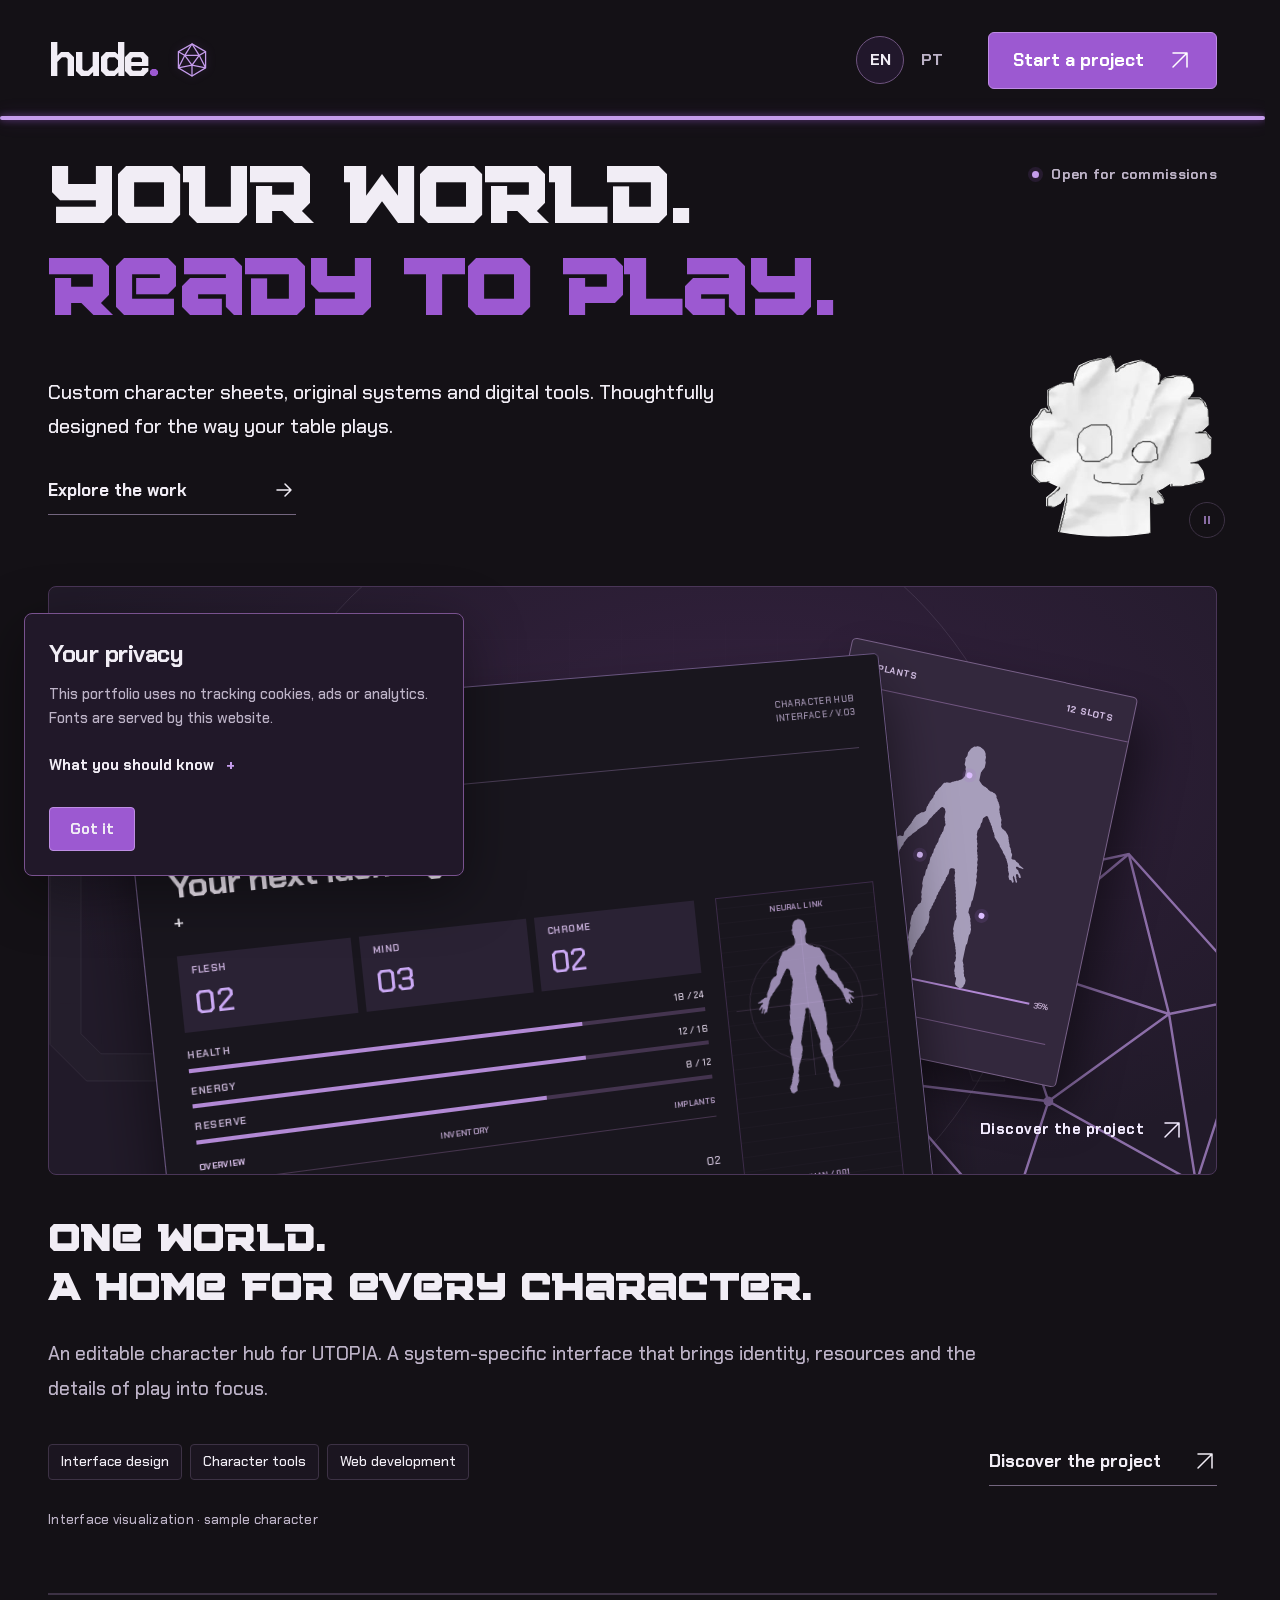
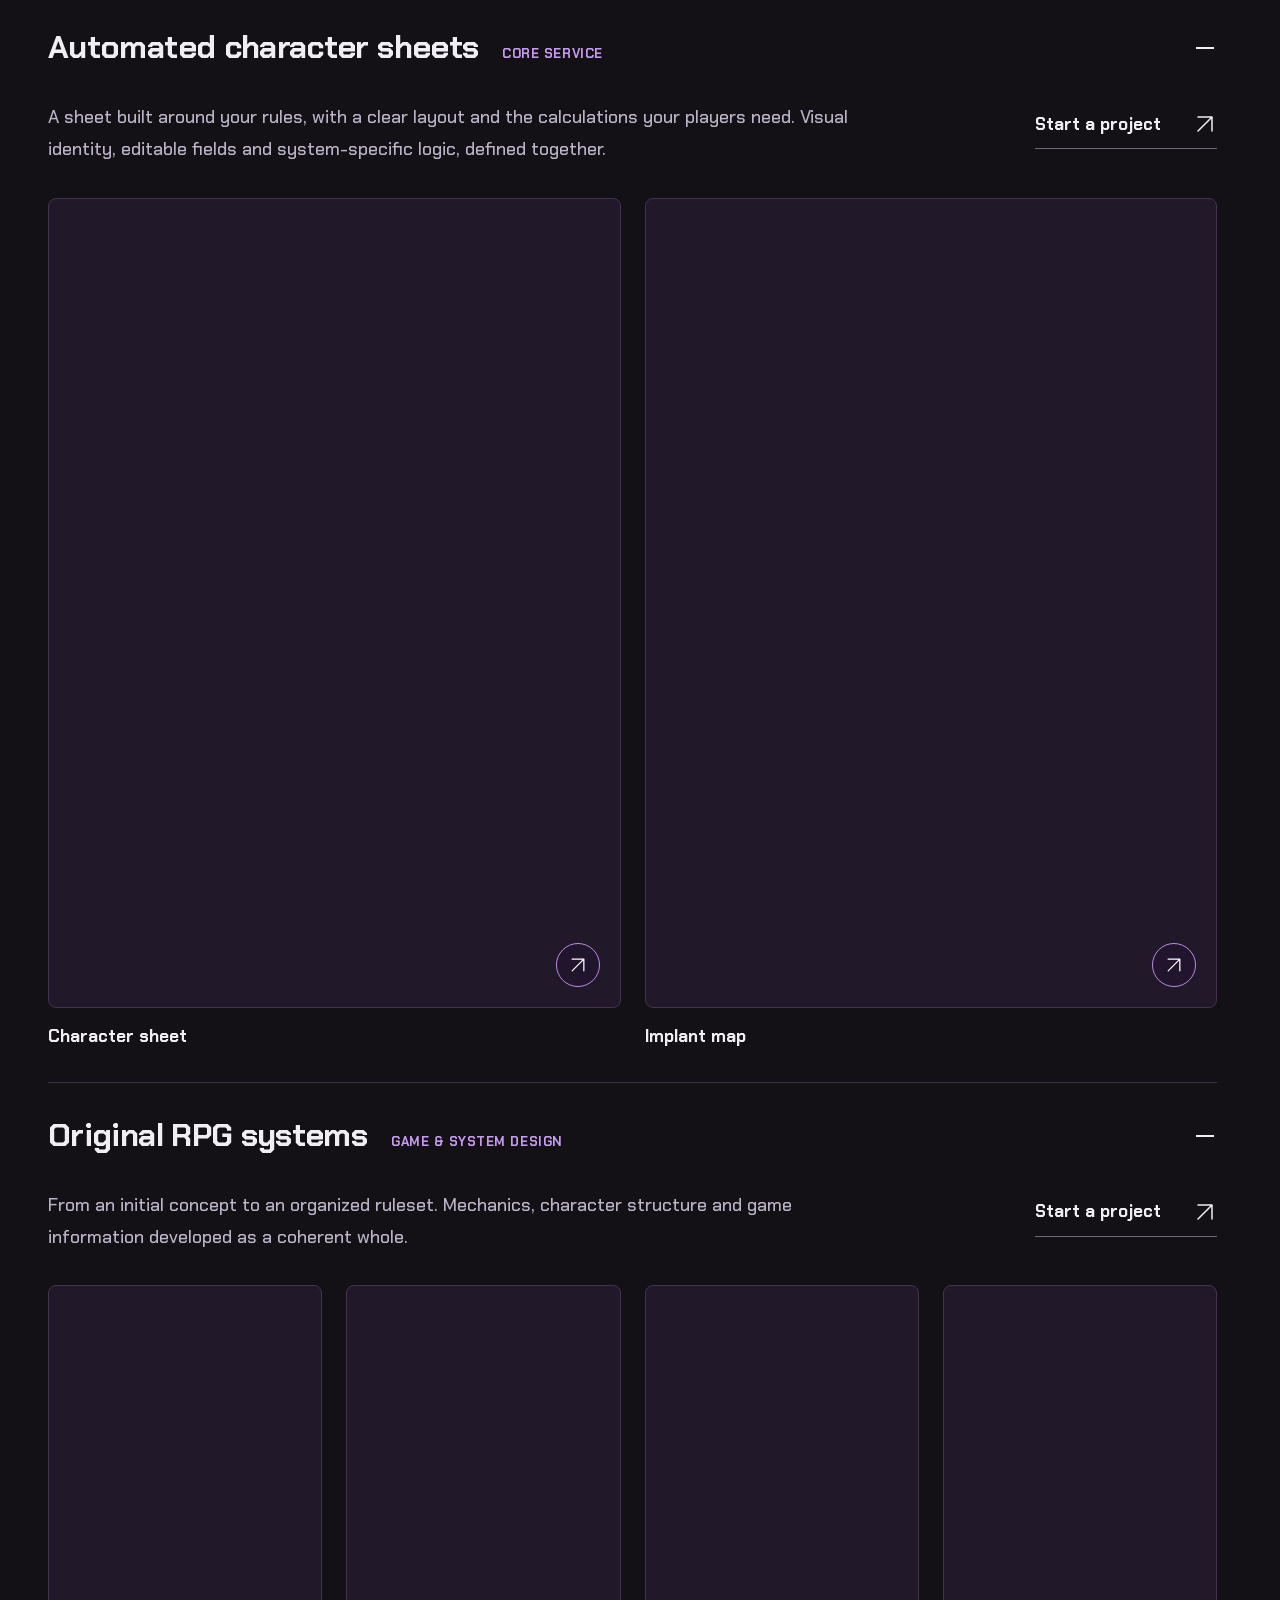
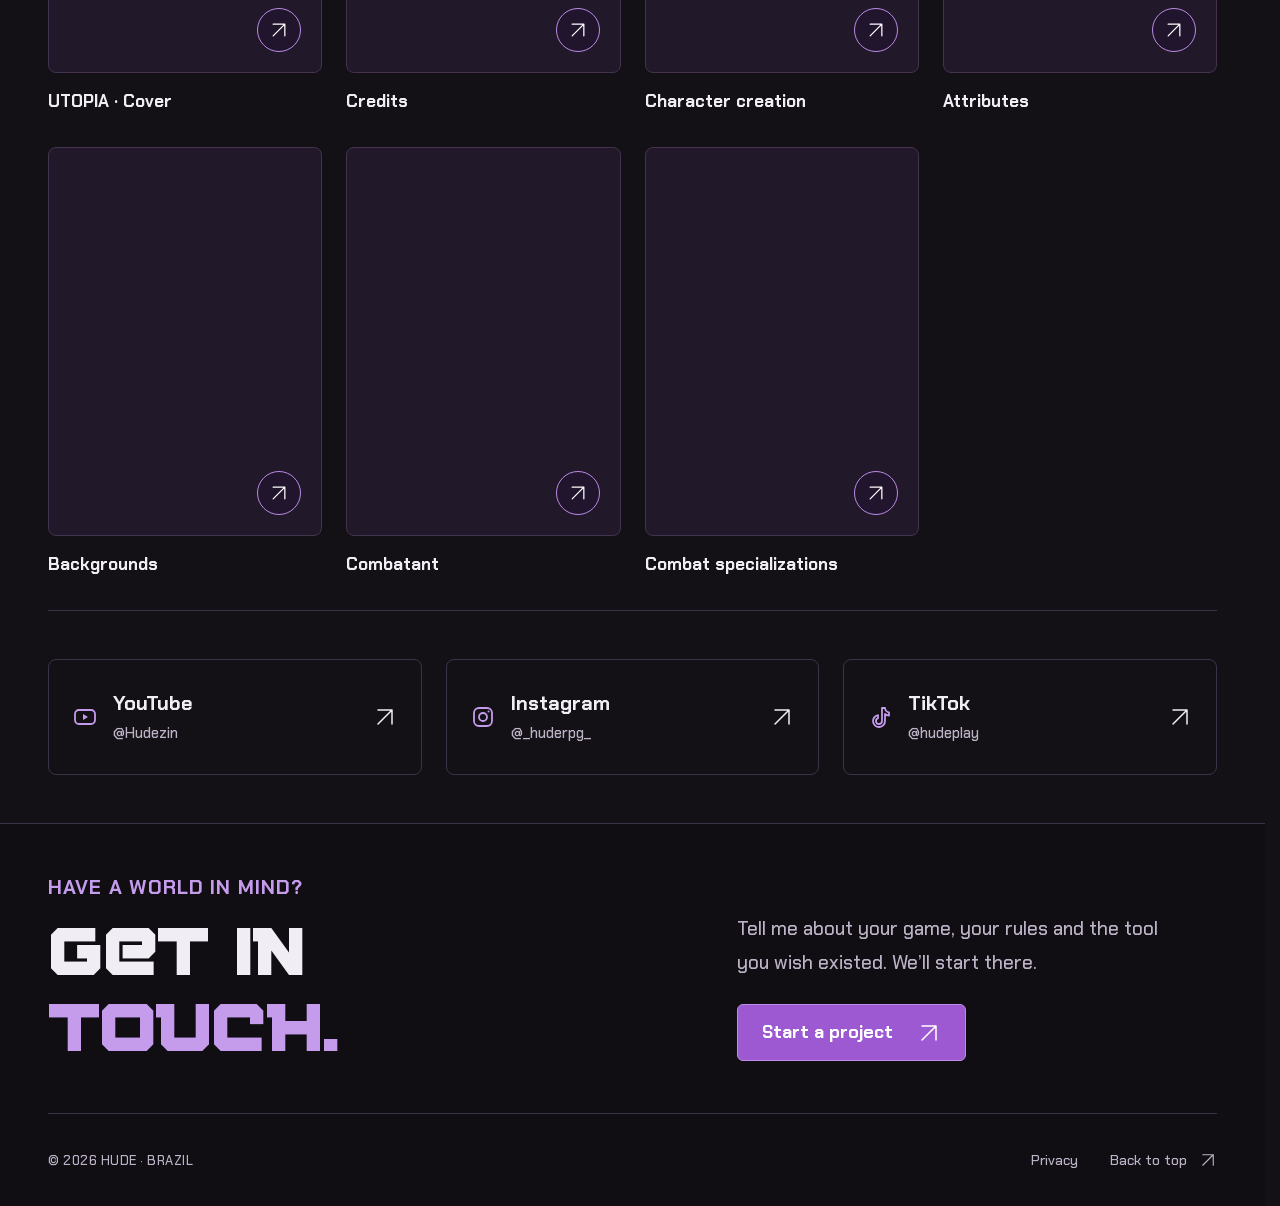
==== commit c90314ac: "Integrate original profile character with silhouette-clipped paper animation" ====
--- a/index.html
+++ b/index.html
@@ -1,11 +1,11 @@
 <!doctype html><html lang="en"><head>
-<meta charset="utf-8"><meta http-equiv="Content-Security-Policy" content="default-src 'none'; script-src 'self' 'sha256-hbx9kK37rnr5QOyMzkTMz0ek5r2FMLtgVLbUW6vQzLA='; style-src 'self'; img-src 'self'; font-src 'self'; connect-src 'none'; object-src 'none'; base-uri 'none'; form-action 'none'; frame-src 'self'"><meta name="referrer" content="no-referrer"><meta name="viewport" content="width=device-width,initial-scale=1"><meta name="theme-color" content="#141116"><meta name="color-scheme" content="dark"><title>Hude — Custom RPG Character Sheets &amp; Systems</title><meta name="description" content="Custom editable and automated RPG character sheets, original systems and digital experiences by Hude. Explore UTOPIA and start your project.">
+<meta charset="utf-8"><meta http-equiv="Content-Security-Policy" content="default-src 'none'; script-src 'self' 'sha256-hbx9kK37rnr5QOyMzkTMz0ek5r2FMLtgVLbUW6vQzLA='; style-src 'self'; img-src 'self'; font-src 'self'; connect-src 'none'; object-src 'none'; base-uri 'none'; form-action 'none'; frame-src 'self'; media-src 'self'"><meta name="referrer" content="no-referrer"><meta name="viewport" content="width=device-width,initial-scale=1"><meta name="theme-color" content="#141116"><meta name="color-scheme" content="dark"><title>Hude — Custom RPG Character Sheets &amp; Systems</title><meta name="description" content="Custom editable and automated RPG character sheets, original systems and digital experiences by Hude. Explore UTOPIA and start your project.">
 <link rel="canonical" href="https://harley-aguilar.github.io/Huderpg/"><link rel="alternate" hreflang="en" href="https://harley-aguilar.github.io/Huderpg/"><link rel="alternate" hreflang="pt-BR" href="https://harley-aguilar.github.io/Huderpg/pt/"><link rel="alternate" hreflang="x-default" href="https://harley-aguilar.github.io/Huderpg/">
 <meta property="og:type" content="website"><meta property="og:title" content="Hude — Custom RPG Character Sheets &amp; Systems"><meta property="og:description" content="Custom editable and automated RPG character sheets, original systems and digital experiences by Hude. Explore UTOPIA and start your project."><meta property="og:url" content="https://harley-aguilar.github.io/Huderpg/">
 <link rel="icon" type="image/svg+xml" href="assets/favicon.svg">
 
-<link rel="stylesheet" href="assets/style.css?v=discord-contact-1"><script src="assets/app.js?v=discord-contact-1" defer></script><script type="application/ld+json">{"@context": "https://schema.org", "@type": "Person", "name": "Harley Aguilar", "alternateName": "Hude", "url": "https://harley-aguilar.github.io/Huderpg/", "sameAs": ["https://www.youtube.com/@Hudezin", "https://www.instagram.com/_huderpg_/", "https://www.tiktok.com/@hudeplay"]}</script></head><body><a class="skip" href="#main">Skip to content</a><header class="site-header" id="top"><div class="nav wrap"><div class="brand-lockup"><a class="wordmark" href="index.html" aria-label="Hude — Home">hude<span class="logo-dot">.</span></a><span class="brand-die" aria-hidden="true"><svg class="die " aria-hidden="true" width="240" height="260" viewBox="0 0 240 260" fill="none"><path d="M120 9 222 68v121l-102 62L18 189V68L120 9Z"/><path d="m120 9 54 86 48-27M18 68l48 27 54-86M18 189l48-94h108l48 94M18 189l102-20 102 20M66 95l54 74 54-74M120 169v82"/><circle cx="120" cy="169" r="3" fill="currentColor" stroke="none"/></svg></span></div><nav class="languages" aria-label="Language / Idioma"><a href="index.html" lang="en" hreflang="en" aria-current="page">EN</a><a href="pt/index.html" lang="pt" hreflang="pt">PT</a></nav><a class="nav-contact" href="mailto:huderpg@gmail.com" data-open-contact aria-haspopup="dialog" aria-controls="contact-dialog"><span>Start a project</span><svg class="icon-arrow" aria-hidden="true" width="24" height="24" viewBox="0 0 24 24" fill="none"><path d="M5 19 19 5M5 5h14v14" stroke="currentColor" stroke-width="1.5" stroke-linecap="round" stroke-linejoin="round"/></svg></a></div></header><main id="main">
-<section class="hero wrap"><div class="hero-top mono"><span class="availability"><i></i>Open for commissions</span></div><div class="hero-grid"><h1>Your world.<br><em>Ready to play.</em></h1><div class="hero-intro"><p>Custom character sheets, original systems and digital tools. Thoughtfully designed for the way your table plays.</p><a class="text-link" href="#work"><span>Explore the work</span><svg class="icon-arrow" aria-hidden="true" width="24" height="24" viewBox="0 0 24 24" fill="none"><path d="M5 12h14m-6-6 6 6-6 6" stroke="currentColor" stroke-width="1.5" stroke-linecap="round" stroke-linejoin="round"/></svg></a></div></div></section>
+<link rel="stylesheet" href="assets/style.css?v=character-identity-1"><script src="assets/app.js?v=character-identity-1" defer></script><script type="application/ld+json">{"@context": "https://schema.org", "@type": "Person", "name": "Harley Aguilar", "alternateName": "Hude", "url": "https://harley-aguilar.github.io/Huderpg/", "sameAs": ["https://www.youtube.com/@Hudezin", "https://www.instagram.com/_huderpg_/", "https://www.tiktok.com/@hudeplay"]}</script></head><body><a class="skip" href="#main">Skip to content</a><header class="site-header" id="top"><div class="nav wrap"><div class="brand-lockup"><a class="wordmark" href="index.html" aria-label="Hude — Home">hude<span class="logo-dot">.</span></a><span class="brand-die" aria-hidden="true"><svg class="die " aria-hidden="true" width="240" height="260" viewBox="0 0 240 260" fill="none"><path d="M120 9 222 68v121l-102 62L18 189V68L120 9Z"/><path d="m120 9 54 86 48-27M18 68l48 27 54-86M18 189l48-94h108l48 94M18 189l102-20 102 20M66 95l54 74 54-74M120 169v82"/><circle cx="120" cy="169" r="3" fill="currentColor" stroke="none"/></svg></span></div><nav class="languages" aria-label="Language / Idioma"><a href="index.html" lang="en" hreflang="en" aria-current="page">EN</a><a href="pt/index.html" lang="pt" hreflang="pt">PT</a></nav><a class="nav-contact" href="mailto:huderpg@gmail.com" data-open-contact aria-haspopup="dialog" aria-controls="contact-dialog"><span>Start a project</span><svg class="icon-arrow" aria-hidden="true" width="24" height="24" viewBox="0 0 24 24" fill="none"><path d="M5 19 19 5M5 5h14v14" stroke="currentColor" stroke-width="1.5" stroke-linecap="round" stroke-linejoin="round"/></svg></a></div></header><main id="main">
+<section class="hero wrap"><div class="hero-top mono"><span class="availability"><i></i>Open for commissions</span></div><div class="hero-grid"><h1>Your world.<br><em>Ready to play.</em></h1><div class="hero-details"><div class="hero-intro"><p>Custom character sheets, original systems and digital tools. Thoughtfully designed for the way your table plays.</p><a class="text-link" href="#work"><span>Explore the work</span><svg class="icon-arrow" aria-hidden="true" width="24" height="24" viewBox="0 0 24 24" fill="none"><path d="M5 12h14m-6-6 6 6-6 6" stroke="currentColor" stroke-width="1.5" stroke-linecap="round" stroke-linejoin="round"/></svg></a></div><figure class="hero-character"><div class="character-cutout"><video data-character-video muted playsinline loop preload="metadata" poster="assets/character/poster.jpg" width="320" height="310" aria-label="Hude’s character with animated paper texture"><source src="assets/character/paper.mp4" type="video/mp4"></video></div><button class="character-motion" data-character-toggle hidden aria-label="Pause animation" data-play-label="Play animation" data-pause-label="Pause animation"><svg aria-hidden="true" width="16" height="16" viewBox="0 0 24 24" fill="none" stroke="currentColor" stroke-width="2"><path d="M9 6v12m6-12v12"/></svg></button></figure></div></div></section>
 <section class="selected-work wrap" id="work" aria-label="Work"><a class="project-stage" href="projects/utopia.html" aria-label="Explore the UTOPIA case study"><div class="art-background" aria-hidden="true"><div class="art-grid"></div><span class="art-word">UTOPIA</span><svg class="die art-die" aria-hidden="true" width="240" height="260" viewBox="0 0 240 260" fill="none"><path d="M120 9 222 68v121l-102 62L18 189V68L120 9Z"/><path d="m120 9 54 86 48-27M18 68l48 27 54-86M18 189l48-94h108l48 94M18 189l102-20 102 20M66 95l54 74 54-74M120 169v82"/><circle cx="120" cy="169" r="3" fill="currentColor" stroke="none"/></svg><div class="art-orbit orbit-one"></div><div class="art-orbit orbit-two"></div></div>
 <div class="art-composition" aria-hidden="true"><div class="implant-card"><div class="implant-header mono"><span>IMPLANTS</span><span>12 SLOTS</span></div><img class="implant-body" src="assets/body.svg" width="192" height="300" alt="" loading="lazy"><span class="map-point point-a"></span><span class="map-point point-b"></span><span class="map-point point-c"></span><div class="map-scale"><span>NEURAL</span><i></i><span>35%</span></div><div class="implant-bottom mono">BODY MAPPING / U.03</div></div>
 <div class="dossier"><div class="dossier-top"><strong>UTOPIA</strong><span class="mono">CHARACTER HUB<br>INTERFACE / V.03</span></div><div class="dossier-rule"></div><div class="dossier-identity"><span class="mono">CHARACTER / 01</span><h3>Your next identity.</h3><span class="identity-cross">+</span></div><div class="dossier-content"><div class="dossier-main"><div class="art-attributes mono"><div><span>FLESH</span><b>02</b></div><div><span>MIND</span><b>03</b></div><div><span>CHROME</span><b>02</b></div></div><div class="art-resources mono"><div class="art-resource"><div><span>HEALTH</span><b>18 / 24</b></div><i></i></div><div class="art-resource"><div><span>ENERGY</span><b>12 / 16</b></div><i></i></div><div class="art-resource"><div><span>RESERVE</span><b>8 / 12</b></div><i></i></div></div><div class="art-tabs mono"><span>OVERVIEW</span><span>INVENTORY</span><span>IMPLANTS</span></div><div class="art-skill"><span class="mono">SKILLS</span><div><span>Athletics</span><b>02</b></div><div><span>Perception</span><b>03</b></div></div></div><div class="dossier-side"><span class="mono">NEURAL LINK</span><div class="side-crosshair"></div><img src="assets/body.svg" width="140" height="240" alt="" loading="lazy"><span class="mono">HUMAN / 001</span></div></div><div class="dossier-bottom mono"><span>UTOPIA — BRAZIL</span><span>CHARACTER / SYSTEM</span></div></div></div>
--- a/assets/style.css
+++ b/assets/style.css
@@ -174,3 +174,12 @@
 .hero{position:relative}.hero-top{position:absolute;right:0;top:44px;margin:0}.official-implants{display:block;width:100%;height:1580px;border:0;border-radius:8px;background:#17121e}@media(min-width:1440px){.hero-top{top:52px}}@media(max-width:760px){.hero-top{position:static;margin-bottom:16px}.official-implants{height:2300px}}
 
 @media(max-width:760px){.case-overview{padding-block:24px}.interactive-section{padding-top:24px}}
+
+/* Original profile character: the moving paper is clipped to its drawn silhouette. */
+.hero-details{display:grid;grid-template-columns:minmax(0,1fr) 192px;gap:48px;align-items:center}
+.hero-character{position:relative;margin:0;width:192px;justify-self:end}
+.character-cutout{mask:url('character/mask.svg') center/100% 100% no-repeat;-webkit-mask:url('character/mask.svg') center/100% 100% no-repeat}
+.character-cutout video{display:block;width:100%;height:auto}
+.character-motion{position:absolute;right:-8px;bottom:0;display:grid;place-items:center;width:36px;height:36px;border:1px solid var(--rule);border-radius:50%;background:var(--bg,#141116);color:var(--violet);font:700 15px var(--sans);cursor:pointer}
+.character-motion[hidden]{display:none}.character-motion:hover{border-color:var(--violet);color:var(--ink)}
+@media(max-width:760px){.hero-details{display:block;position:relative}.hero-character{position:absolute;right:0;bottom:0;width:80px}.hero-intro .text-link{width:calc(100% - 128px);min-width:0}.character-motion{right:-8px;bottom:-8px;width:30px;height:30px}.hero-intro{gap:28px}}
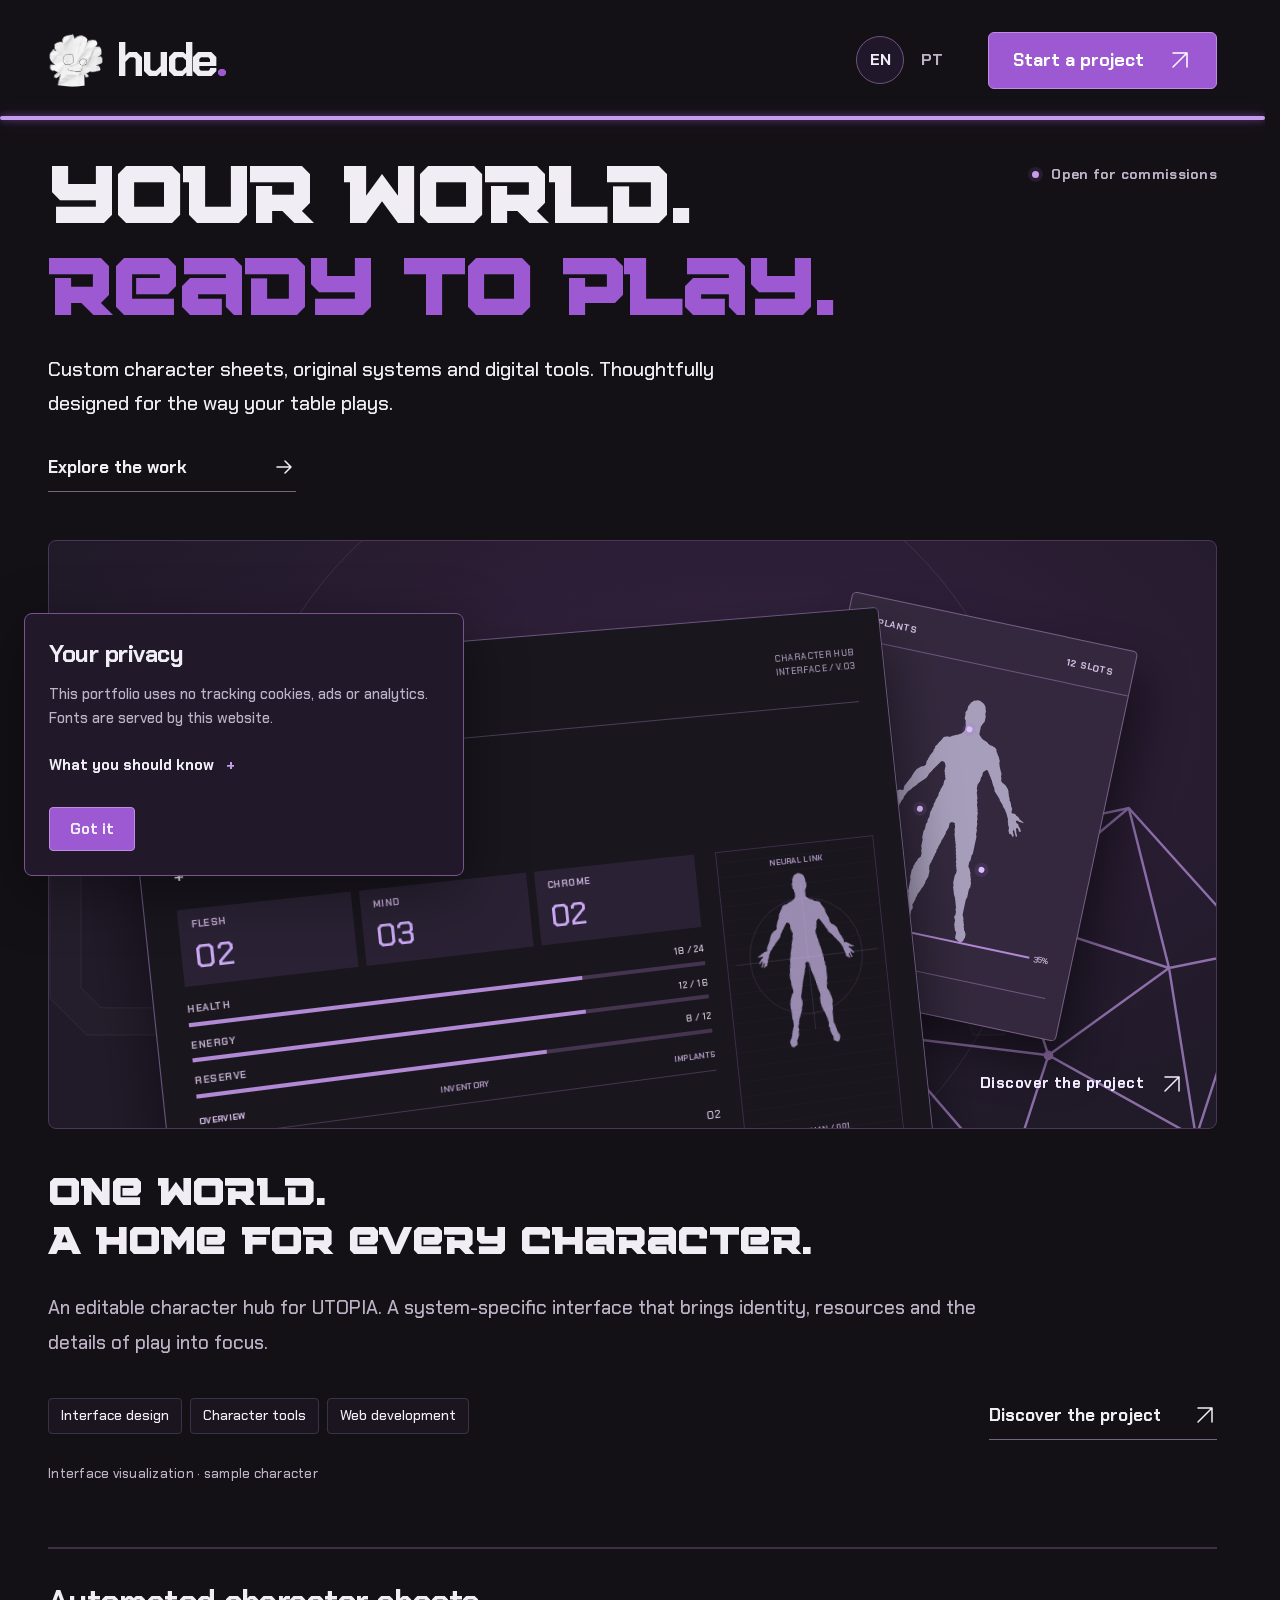
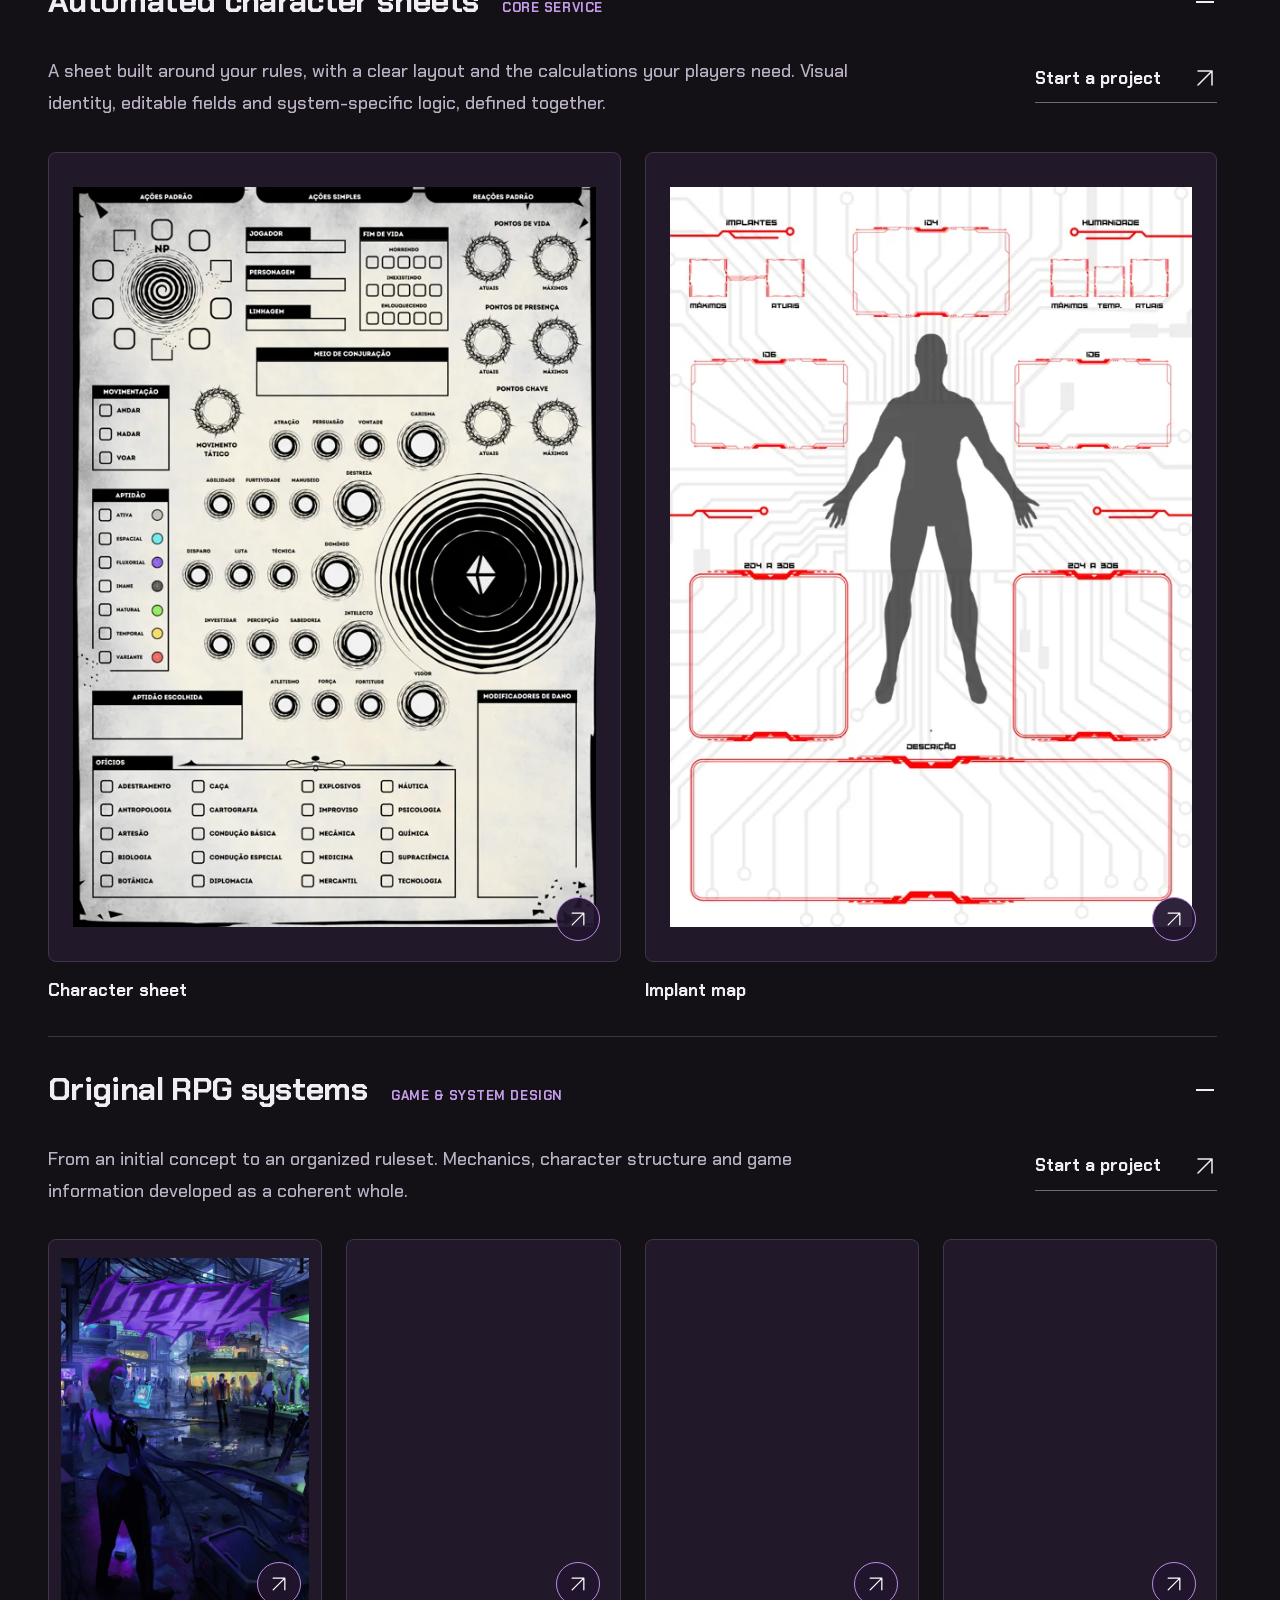
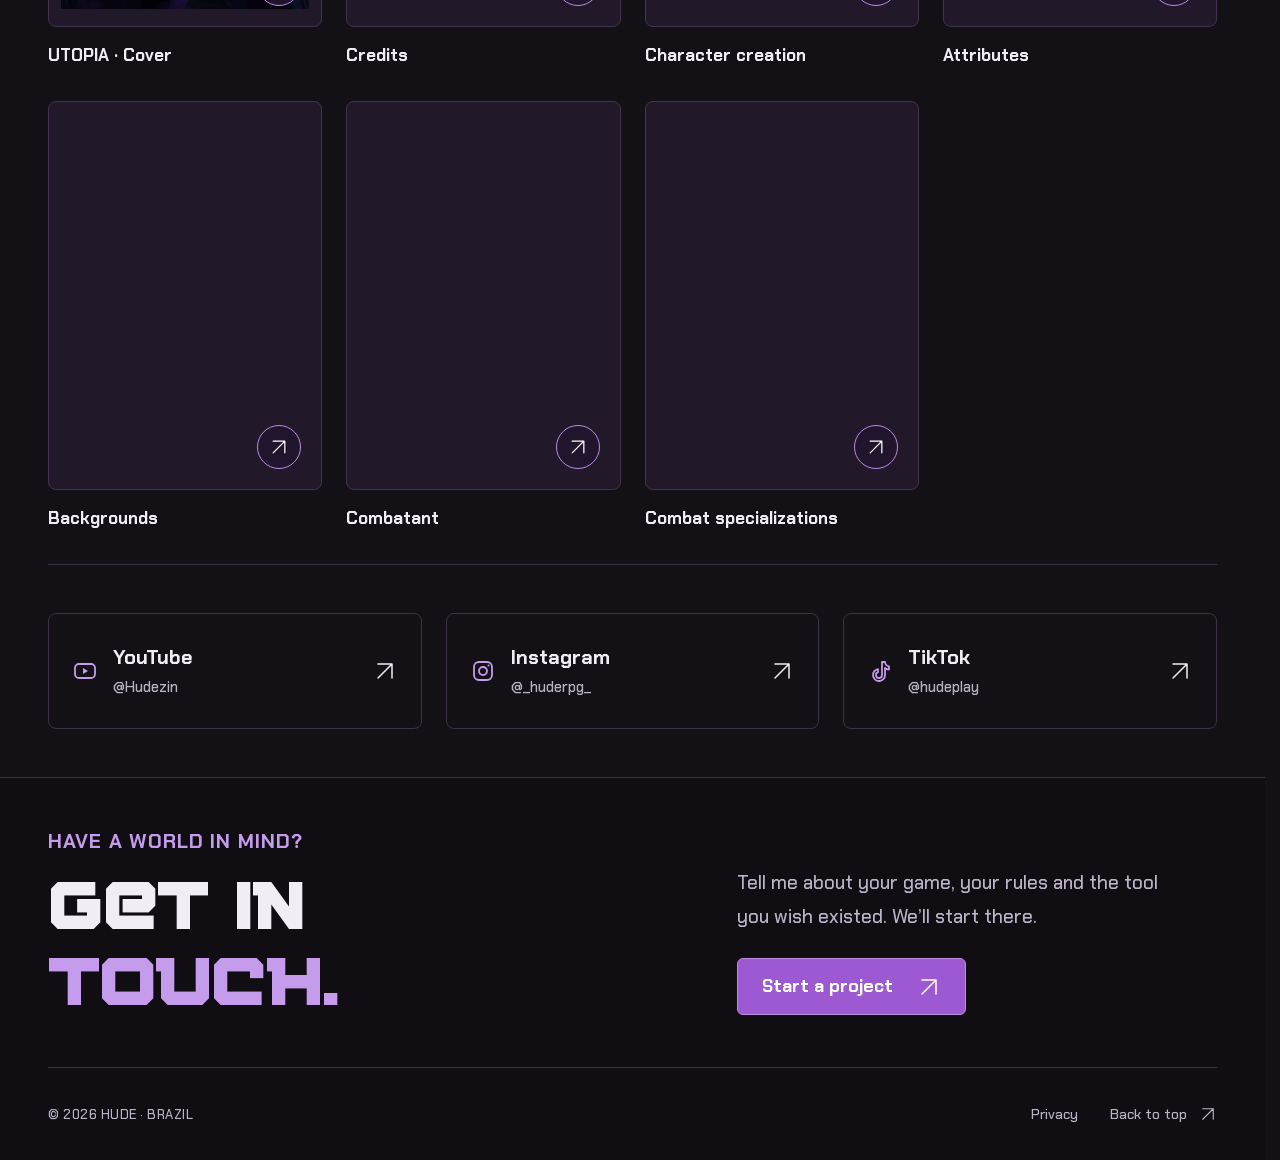
==== commit 5fbf78da: "Move animated profile character before Hude wordmark and remove header d20" ====
--- a/index.html
+++ b/index.html
@@ -4,8 +4,8 @@
 <meta property="og:type" content="website"><meta property="og:title" content="Hude — Custom RPG Character Sheets &amp; Systems"><meta property="og:description" content="Custom editable and automated RPG character sheets, original systems and digital experiences by Hude. Explore UTOPIA and start your project."><meta property="og:url" content="https://harley-aguilar.github.io/Huderpg/">
 <link rel="icon" type="image/svg+xml" href="assets/favicon.svg">
 
-<link rel="stylesheet" href="assets/style.css?v=character-identity-1"><script src="assets/app.js?v=character-identity-1" defer></script><script type="application/ld+json">{"@context": "https://schema.org", "@type": "Person", "name": "Harley Aguilar", "alternateName": "Hude", "url": "https://harley-aguilar.github.io/Huderpg/", "sameAs": ["https://www.youtube.com/@Hudezin", "https://www.instagram.com/_huderpg_/", "https://www.tiktok.com/@hudeplay"]}</script></head><body><a class="skip" href="#main">Skip to content</a><header class="site-header" id="top"><div class="nav wrap"><div class="brand-lockup"><a class="wordmark" href="index.html" aria-label="Hude — Home">hude<span class="logo-dot">.</span></a><span class="brand-die" aria-hidden="true"><svg class="die " aria-hidden="true" width="240" height="260" viewBox="0 0 240 260" fill="none"><path d="M120 9 222 68v121l-102 62L18 189V68L120 9Z"/><path d="m120 9 54 86 48-27M18 68l48 27 54-86M18 189l48-94h108l48 94M18 189l102-20 102 20M66 95l54 74 54-74M120 169v82"/><circle cx="120" cy="169" r="3" fill="currentColor" stroke="none"/></svg></span></div><nav class="languages" aria-label="Language / Idioma"><a href="index.html" lang="en" hreflang="en" aria-current="page">EN</a><a href="pt/index.html" lang="pt" hreflang="pt">PT</a></nav><a class="nav-contact" href="mailto:huderpg@gmail.com" data-open-contact aria-haspopup="dialog" aria-controls="contact-dialog"><span>Start a project</span><svg class="icon-arrow" aria-hidden="true" width="24" height="24" viewBox="0 0 24 24" fill="none"><path d="M5 19 19 5M5 5h14v14" stroke="currentColor" stroke-width="1.5" stroke-linecap="round" stroke-linejoin="round"/></svg></a></div></header><main id="main">
-<section class="hero wrap"><div class="hero-top mono"><span class="availability"><i></i>Open for commissions</span></div><div class="hero-grid"><h1>Your world.<br><em>Ready to play.</em></h1><div class="hero-details"><div class="hero-intro"><p>Custom character sheets, original systems and digital tools. Thoughtfully designed for the way your table plays.</p><a class="text-link" href="#work"><span>Explore the work</span><svg class="icon-arrow" aria-hidden="true" width="24" height="24" viewBox="0 0 24 24" fill="none"><path d="M5 12h14m-6-6 6 6-6 6" stroke="currentColor" stroke-width="1.5" stroke-linecap="round" stroke-linejoin="round"/></svg></a></div><figure class="hero-character"><div class="character-cutout"><video data-character-video muted playsinline loop preload="metadata" poster="assets/character/poster.jpg" width="320" height="310" aria-label="Hude’s character with animated paper texture"><source src="assets/character/paper.mp4" type="video/mp4"></video></div><button class="character-motion" data-character-toggle hidden aria-label="Pause animation" data-play-label="Play animation" data-pause-label="Pause animation"><svg aria-hidden="true" width="16" height="16" viewBox="0 0 24 24" fill="none" stroke="currentColor" stroke-width="2"><path d="M9 6v12m6-12v12"/></svg></button></figure></div></div></section>
+<link rel="stylesheet" href="assets/style.css?v=character-brand-2"><script src="assets/app.js?v=character-brand-2" defer></script><script type="application/ld+json">{"@context": "https://schema.org", "@type": "Person", "name": "Harley Aguilar", "alternateName": "Hude", "url": "https://harley-aguilar.github.io/Huderpg/", "sameAs": ["https://www.youtube.com/@Hudezin", "https://www.instagram.com/_huderpg_/", "https://www.tiktok.com/@hudeplay"]}</script></head><body><a class="skip" href="#main">Skip to content</a><header class="site-header" id="top"><div class="nav wrap"><div class="brand-lockup"><button class="brand-character" data-character-toggle aria-label="Pause animation" data-play-label="Play animation" data-pause-label="Pause animation"><div class="character-cutout"><video data-character-video muted playsinline loop preload="metadata" poster="assets/character/poster.jpg" width="320" height="310" aria-hidden="true"><source src="assets/character/paper.mp4" type="video/mp4"></video></div><svg class="character-status" aria-hidden="true" width="16" height="16" viewBox="0 0 24 24" fill="none" stroke="currentColor" stroke-width="2"><path d="M9 6v12m6-12v12"/></svg></button><a class="wordmark" href="index.html" aria-label="Hude — Home">hude<span class="logo-dot">.</span></a></div><nav class="languages" aria-label="Language / Idioma"><a href="index.html" lang="en" hreflang="en" aria-current="page">EN</a><a href="pt/index.html" lang="pt" hreflang="pt">PT</a></nav><a class="nav-contact" href="mailto:huderpg@gmail.com" data-open-contact aria-haspopup="dialog" aria-controls="contact-dialog"><span>Start a project</span><svg class="icon-arrow" aria-hidden="true" width="24" height="24" viewBox="0 0 24 24" fill="none"><path d="M5 19 19 5M5 5h14v14" stroke="currentColor" stroke-width="1.5" stroke-linecap="round" stroke-linejoin="round"/></svg></a></div></header><main id="main">
+<section class="hero wrap"><div class="hero-top mono"><span class="availability"><i></i>Open for commissions</span></div><div class="hero-grid"><h1>Your world.<br><em>Ready to play.</em></h1><div class="hero-intro"><p>Custom character sheets, original systems and digital tools. Thoughtfully designed for the way your table plays.</p><a class="text-link" href="#work"><span>Explore the work</span><svg class="icon-arrow" aria-hidden="true" width="24" height="24" viewBox="0 0 24 24" fill="none"><path d="M5 12h14m-6-6 6 6-6 6" stroke="currentColor" stroke-width="1.5" stroke-linecap="round" stroke-linejoin="round"/></svg></a></div></div></section>
 <section class="selected-work wrap" id="work" aria-label="Work"><a class="project-stage" href="projects/utopia.html" aria-label="Explore the UTOPIA case study"><div class="art-background" aria-hidden="true"><div class="art-grid"></div><span class="art-word">UTOPIA</span><svg class="die art-die" aria-hidden="true" width="240" height="260" viewBox="0 0 240 260" fill="none"><path d="M120 9 222 68v121l-102 62L18 189V68L120 9Z"/><path d="m120 9 54 86 48-27M18 68l48 27 54-86M18 189l48-94h108l48 94M18 189l102-20 102 20M66 95l54 74 54-74M120 169v82"/><circle cx="120" cy="169" r="3" fill="currentColor" stroke="none"/></svg><div class="art-orbit orbit-one"></div><div class="art-orbit orbit-two"></div></div>
 <div class="art-composition" aria-hidden="true"><div class="implant-card"><div class="implant-header mono"><span>IMPLANTS</span><span>12 SLOTS</span></div><img class="implant-body" src="assets/body.svg" width="192" height="300" alt="" loading="lazy"><span class="map-point point-a"></span><span class="map-point point-b"></span><span class="map-point point-c"></span><div class="map-scale"><span>NEURAL</span><i></i><span>35%</span></div><div class="implant-bottom mono">BODY MAPPING / U.03</div></div>
 <div class="dossier"><div class="dossier-top"><strong>UTOPIA</strong><span class="mono">CHARACTER HUB<br>INTERFACE / V.03</span></div><div class="dossier-rule"></div><div class="dossier-identity"><span class="mono">CHARACTER / 01</span><h3>Your next identity.</h3><span class="identity-cross">+</span></div><div class="dossier-content"><div class="dossier-main"><div class="art-attributes mono"><div><span>FLESH</span><b>02</b></div><div><span>MIND</span><b>03</b></div><div><span>CHROME</span><b>02</b></div></div><div class="art-resources mono"><div class="art-resource"><div><span>HEALTH</span><b>18 / 24</b></div><i></i></div><div class="art-resource"><div><span>ENERGY</span><b>12 / 16</b></div><i></i></div><div class="art-resource"><div><span>RESERVE</span><b>8 / 12</b></div><i></i></div></div><div class="art-tabs mono"><span>OVERVIEW</span><span>INVENTORY</span><span>IMPLANTS</span></div><div class="art-skill"><span class="mono">SKILLS</span><div><span>Athletics</span><b>02</b></div><div><span>Perception</span><b>03</b></div></div></div><div class="dossier-side"><span class="mono">NEURAL LINK</span><div class="side-crosshair"></div><img src="assets/body.svg" width="140" height="240" alt="" loading="lazy"><span class="mono">HUMAN / 001</span></div></div><div class="dossier-bottom mono"><span>UTOPIA — BRAZIL</span><span>CHARACTER / SYSTEM</span></div></div></div>
--- a/assets/style.css
+++ b/assets/style.css
@@ -175,11 +175,11 @@
 
 @media(max-width:760px){.case-overview{padding-block:24px}.interactive-section{padding-top:24px}}
 
-/* Original profile character: the moving paper is clipped to its drawn silhouette. */
-.hero-details{display:grid;grid-template-columns:minmax(0,1fr) 192px;gap:48px;align-items:center}
-.hero-character{position:relative;margin:0;width:192px;justify-self:end}
-.character-cutout{mask:url('character/mask.svg') center/100% 100% no-repeat;-webkit-mask:url('character/mask.svg') center/100% 100% no-repeat}
+/* Animated profile character, before the wordmark on every page. */
+.brand-lockup{gap:12px}
+.brand-character{position:relative;flex:none;width:56px;height:56px;display:grid;place-items:center;padding:0;border:0;background:transparent;cursor:pointer;color:var(--violet)}
+.character-cutout{display:block;width:100%;mask:url('character/mask.svg') center/100% 100% no-repeat;-webkit-mask:url('character/mask.svg') center/100% 100% no-repeat}
 .character-cutout video{display:block;width:100%;height:auto}
-.character-motion{position:absolute;right:-8px;bottom:0;display:grid;place-items:center;width:36px;height:36px;border:1px solid var(--rule);border-radius:50%;background:var(--bg,#141116);color:var(--violet);font:700 15px var(--sans);cursor:pointer}
-.character-motion[hidden]{display:none}.character-motion:hover{border-color:var(--violet);color:var(--ink)}
-@media(max-width:760px){.hero-details{display:block;position:relative}.hero-character{position:absolute;right:0;bottom:0;width:80px}.hero-intro .text-link{width:calc(100% - 128px);min-width:0}.character-motion{right:-8px;bottom:-8px;width:30px;height:30px}.hero-intro{gap:28px}}
+.character-status{position:absolute;right:-3px;bottom:-3px;width:16px;height:16px;background:var(--bg,#141116);border-radius:50%;opacity:0}
+.brand-character:hover .character-status,.brand-character:focus-visible .character-status{opacity:1}
+@media(max-width:760px){.brand-character{width:44px;height:44px}}
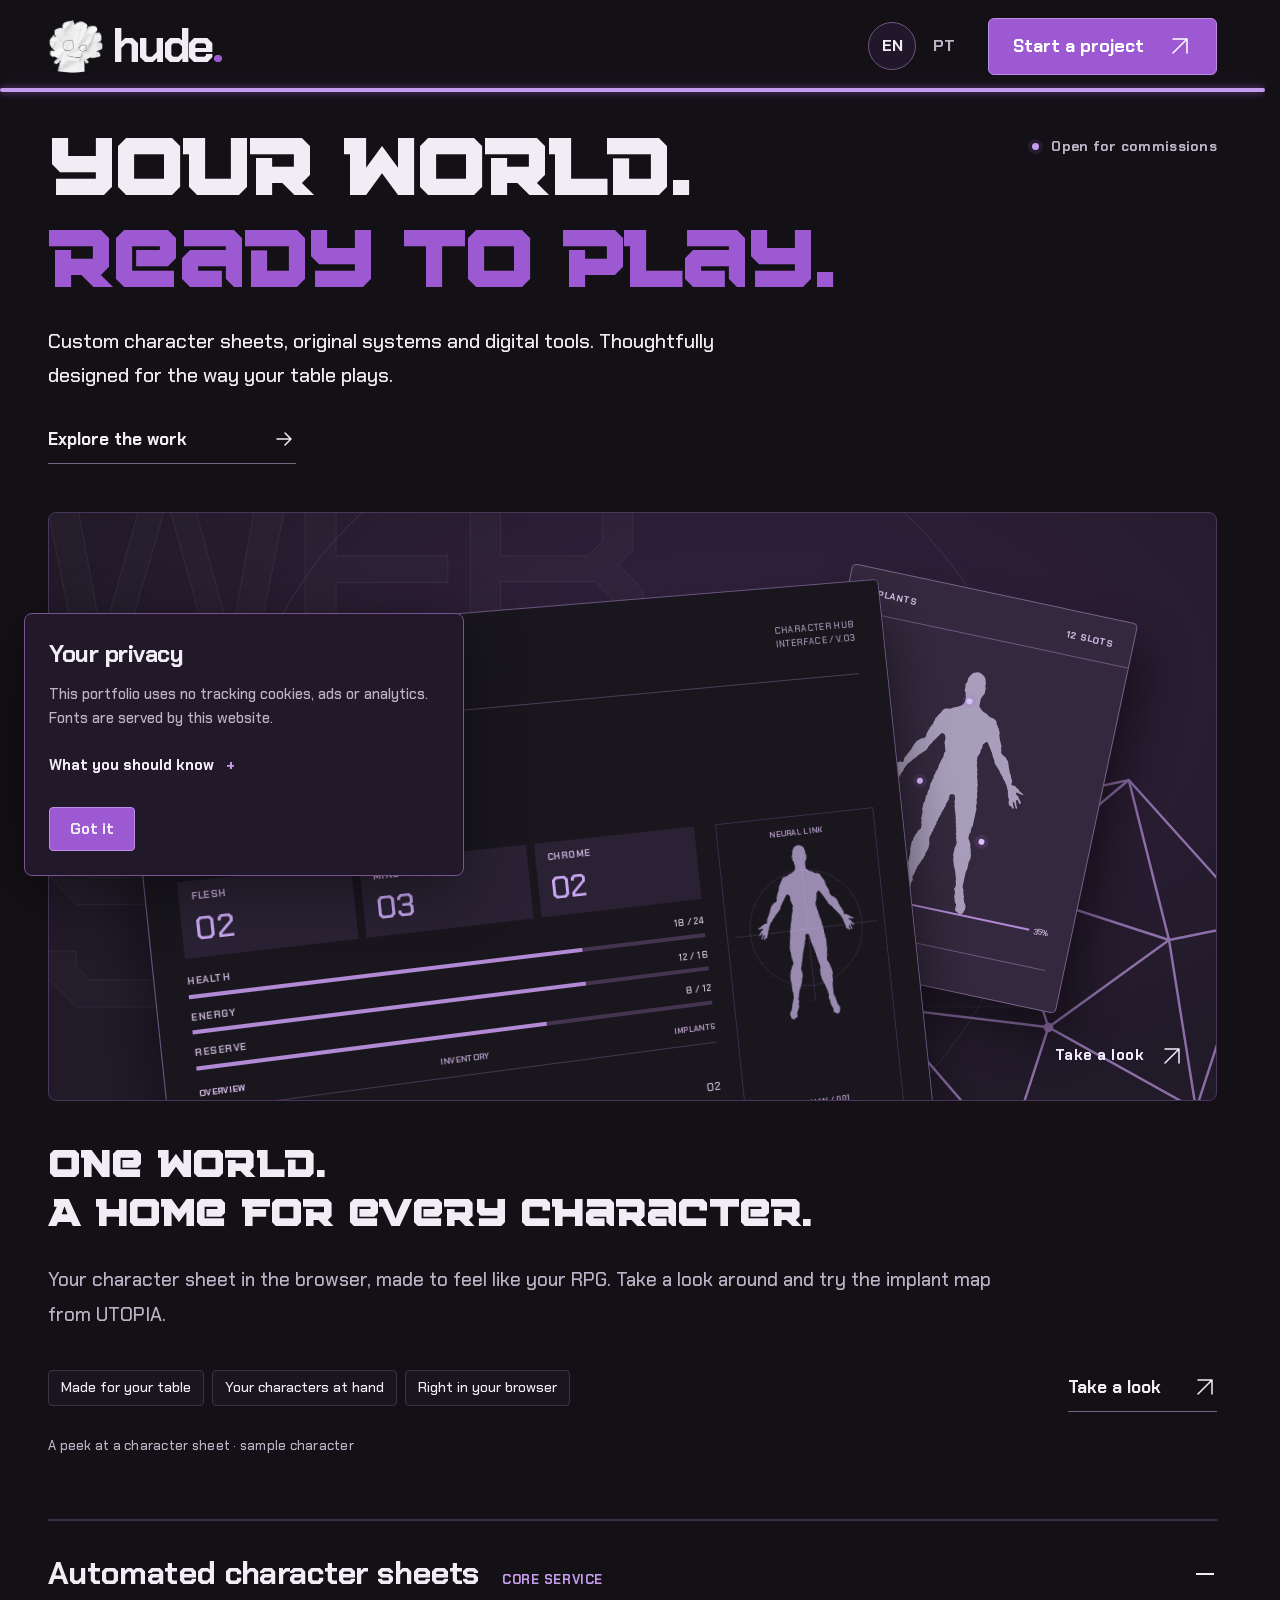
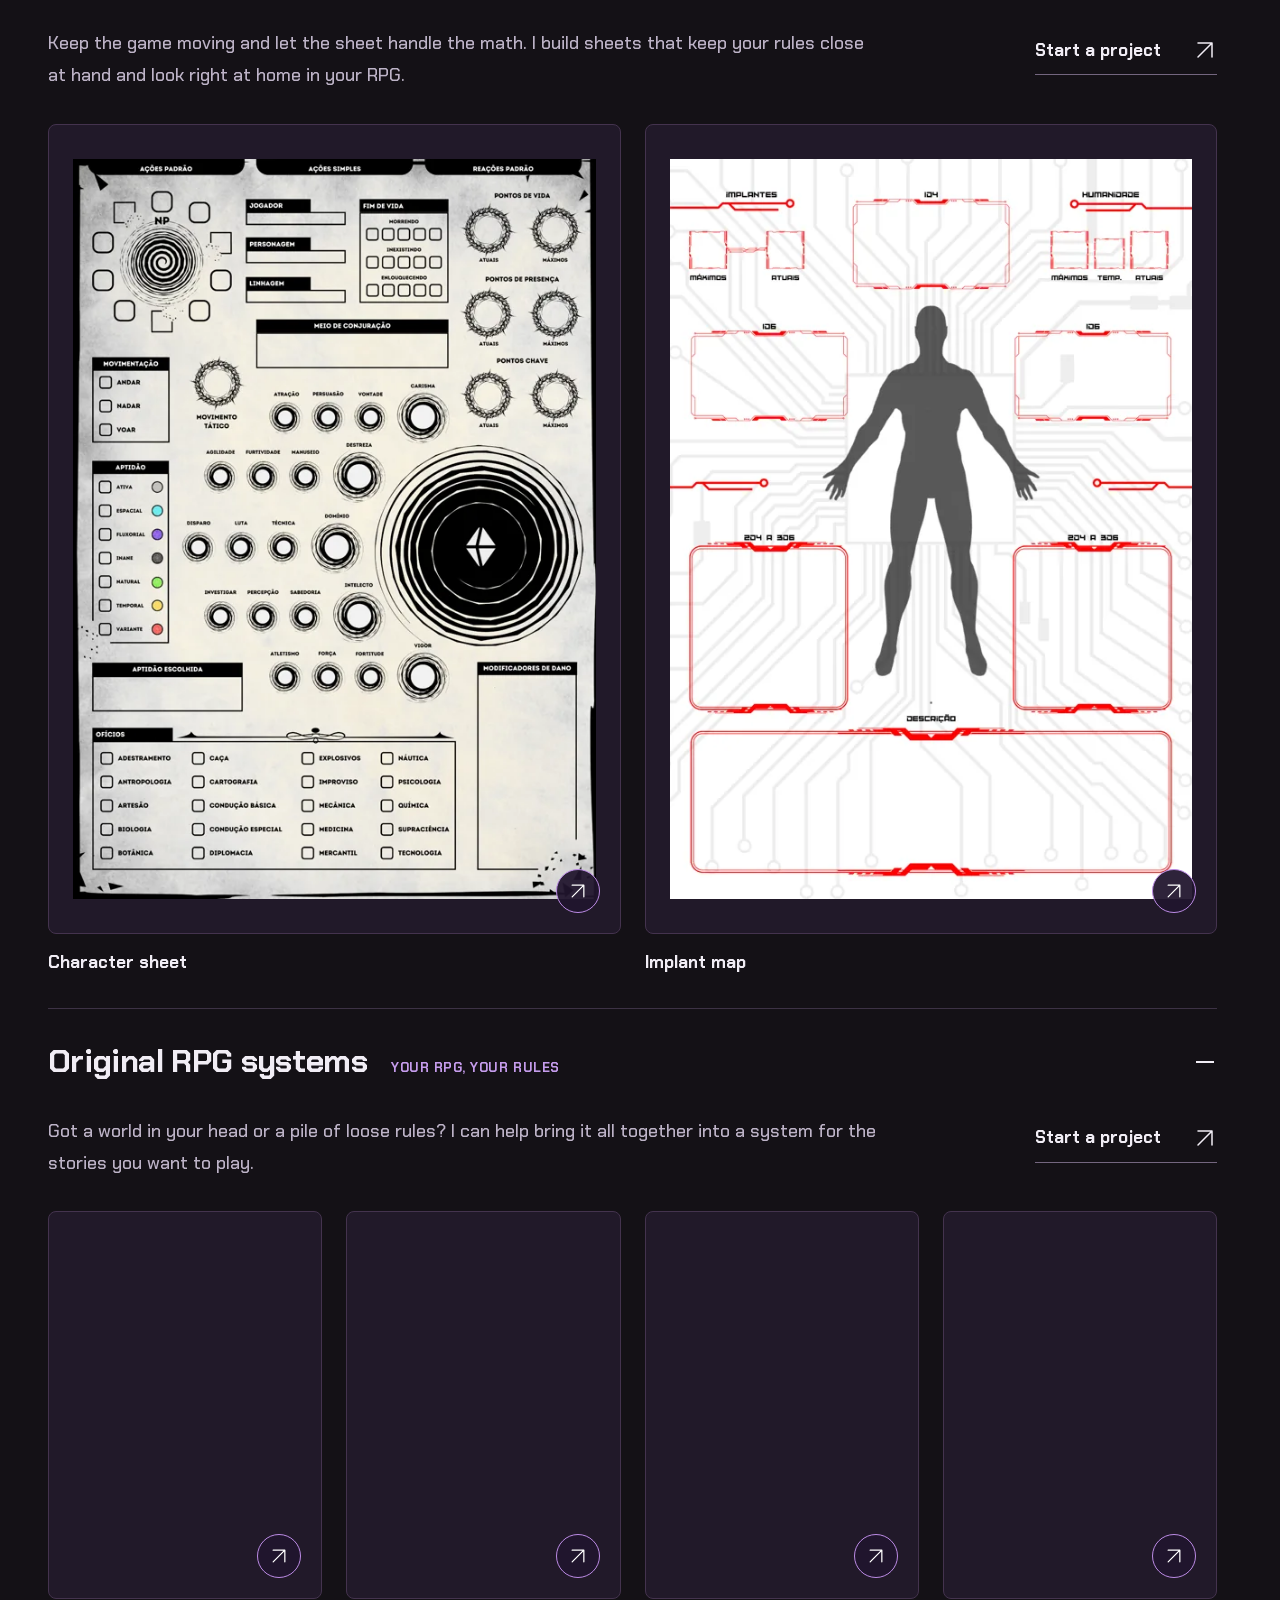
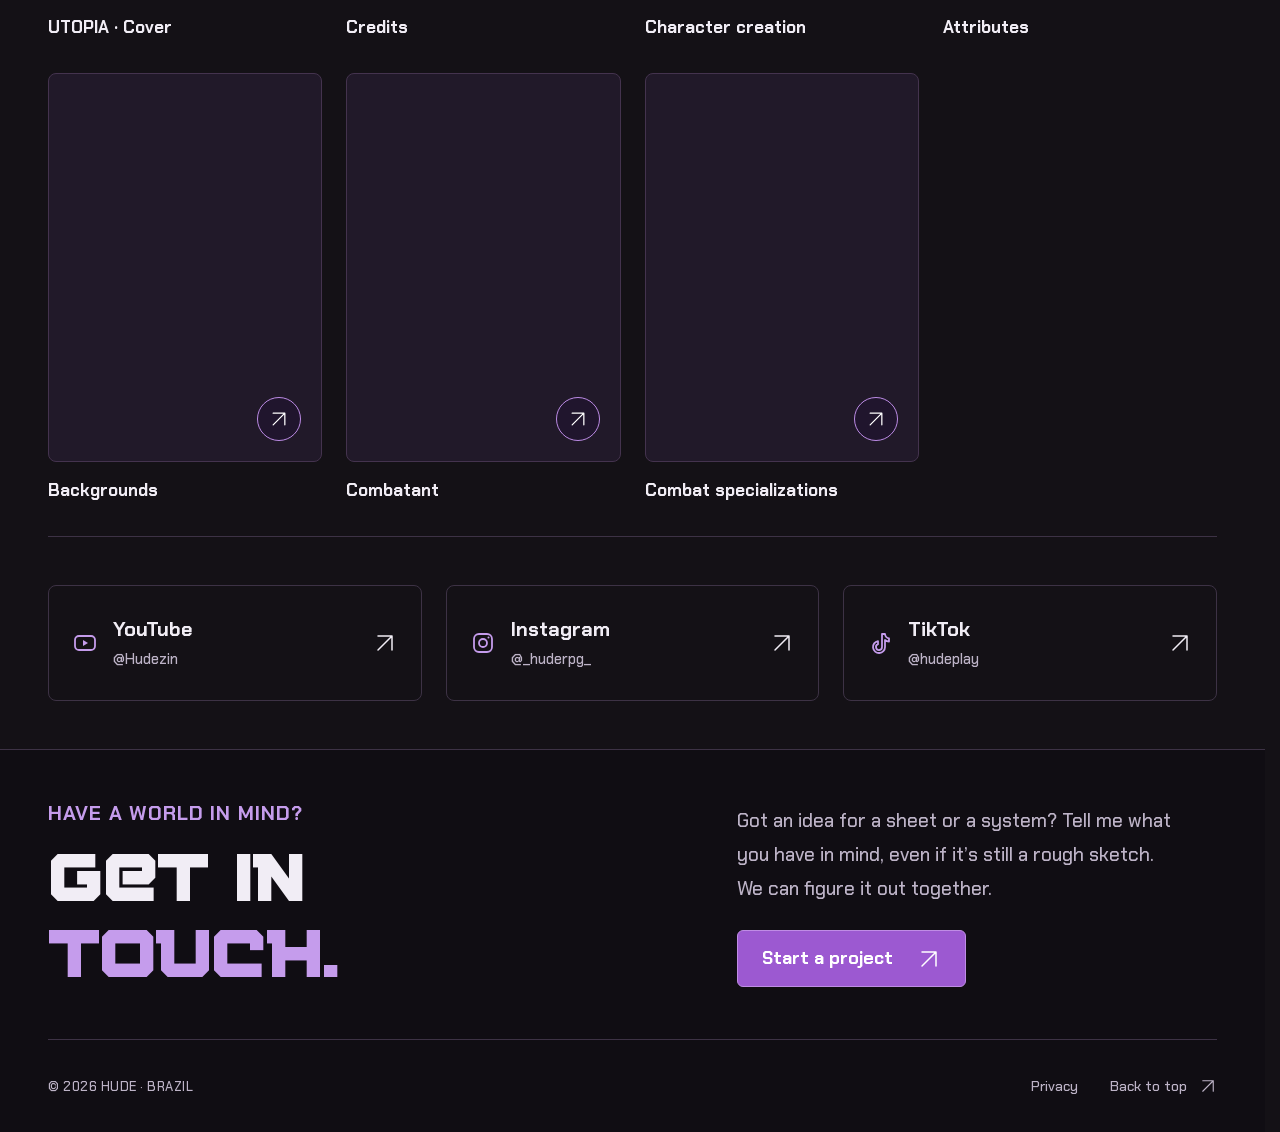
==== commit d84fc9d4: "Compact header and make portfolio explanations friendlier; rename web sheets project" ====
--- a/index.html
+++ b/index.html
@@ -1,15 +1,15 @@
 <!doctype html><html lang="en"><head>
-<meta charset="utf-8"><meta http-equiv="Content-Security-Policy" content="default-src 'none'; script-src 'self' 'sha256-hbx9kK37rnr5QOyMzkTMz0ek5r2FMLtgVLbUW6vQzLA='; style-src 'self'; img-src 'self'; font-src 'self'; connect-src 'none'; object-src 'none'; base-uri 'none'; form-action 'none'; frame-src 'self'; media-src 'self'"><meta name="referrer" content="no-referrer"><meta name="viewport" content="width=device-width,initial-scale=1"><meta name="theme-color" content="#141116"><meta name="color-scheme" content="dark"><title>Hude — Custom RPG Character Sheets &amp; Systems</title><meta name="description" content="Custom editable and automated RPG character sheets, original systems and digital experiences by Hude. Explore UTOPIA and start your project.">
+<meta charset="utf-8"><meta http-equiv="Content-Security-Policy" content="default-src 'none'; script-src 'self' 'sha256-hbx9kK37rnr5QOyMzkTMz0ek5r2FMLtgVLbUW6vQzLA='; style-src 'self'; img-src 'self'; font-src 'self'; connect-src 'none'; object-src 'none'; base-uri 'none'; form-action 'none'; frame-src 'self'; media-src 'self'"><meta name="referrer" content="no-referrer"><meta name="viewport" content="width=device-width,initial-scale=1"><meta name="theme-color" content="#141116"><meta name="color-scheme" content="dark"><title>Hude — Custom RPG Character Sheets &amp; Systems</title><meta name="description" content="Custom editable and automated RPG character sheets, original systems and digital experiences by Hude. Find a sheet that fits your table and tell me about your game.">
 <link rel="canonical" href="https://harley-aguilar.github.io/Huderpg/"><link rel="alternate" hreflang="en" href="https://harley-aguilar.github.io/Huderpg/"><link rel="alternate" hreflang="pt-BR" href="https://harley-aguilar.github.io/Huderpg/pt/"><link rel="alternate" hreflang="x-default" href="https://harley-aguilar.github.io/Huderpg/">
-<meta property="og:type" content="website"><meta property="og:title" content="Hude — Custom RPG Character Sheets &amp; Systems"><meta property="og:description" content="Custom editable and automated RPG character sheets, original systems and digital experiences by Hude. Explore UTOPIA and start your project."><meta property="og:url" content="https://harley-aguilar.github.io/Huderpg/">
+<meta property="og:type" content="website"><meta property="og:title" content="Hude — Custom RPG Character Sheets &amp; Systems"><meta property="og:description" content="Custom editable and automated RPG character sheets, original systems and digital experiences by Hude. Find a sheet that fits your table and tell me about your game."><meta property="og:url" content="https://harley-aguilar.github.io/Huderpg/">
 <link rel="icon" type="image/svg+xml" href="assets/favicon.svg">
 
-<link rel="stylesheet" href="assets/style.css?v=character-brand-2"><script src="assets/app.js?v=character-brand-2" defer></script><script type="application/ld+json">{"@context": "https://schema.org", "@type": "Person", "name": "Harley Aguilar", "alternateName": "Hude", "url": "https://harley-aguilar.github.io/Huderpg/", "sameAs": ["https://www.youtube.com/@Hudezin", "https://www.instagram.com/_huderpg_/", "https://www.tiktok.com/@hudeplay"]}</script></head><body><a class="skip" href="#main">Skip to content</a><header class="site-header" id="top"><div class="nav wrap"><div class="brand-lockup"><button class="brand-character" data-character-toggle aria-label="Pause animation" data-play-label="Play animation" data-pause-label="Pause animation"><div class="character-cutout"><video data-character-video muted playsinline loop preload="metadata" poster="assets/character/poster.jpg" width="320" height="310" aria-hidden="true"><source src="assets/character/paper.mp4" type="video/mp4"></video></div><svg class="character-status" aria-hidden="true" width="16" height="16" viewBox="0 0 24 24" fill="none" stroke="currentColor" stroke-width="2"><path d="M9 6v12m6-12v12"/></svg></button><a class="wordmark" href="index.html" aria-label="Hude — Home">hude<span class="logo-dot">.</span></a></div><nav class="languages" aria-label="Language / Idioma"><a href="index.html" lang="en" hreflang="en" aria-current="page">EN</a><a href="pt/index.html" lang="pt" hreflang="pt">PT</a></nav><a class="nav-contact" href="mailto:huderpg@gmail.com" data-open-contact aria-haspopup="dialog" aria-controls="contact-dialog"><span>Start a project</span><svg class="icon-arrow" aria-hidden="true" width="24" height="24" viewBox="0 0 24 24" fill="none"><path d="M5 19 19 5M5 5h14v14" stroke="currentColor" stroke-width="1.5" stroke-linecap="round" stroke-linejoin="round"/></svg></a></div></header><main id="main">
+<link rel="stylesheet" href="assets/style.css?v=friendly-copy-1"><script src="assets/app.js?v=friendly-copy-1" defer></script><script type="application/ld+json">{"@context": "https://schema.org", "@type": "Person", "name": "Harley Aguilar", "alternateName": "Hude", "url": "https://harley-aguilar.github.io/Huderpg/", "sameAs": ["https://www.youtube.com/@Hudezin", "https://www.instagram.com/_huderpg_/", "https://www.tiktok.com/@hudeplay"]}</script></head><body><a class="skip" href="#main">Skip to content</a><header class="site-header" id="top"><div class="nav wrap"><div class="brand-lockup"><button class="brand-character" data-character-toggle aria-label="Pause animation" data-play-label="Play animation" data-pause-label="Pause animation"><div class="character-cutout"><video data-character-video muted playsinline loop preload="metadata" poster="assets/character/poster.jpg" width="320" height="310" aria-hidden="true"><source src="assets/character/paper.mp4" type="video/mp4"></video></div><svg class="character-status" aria-hidden="true" width="16" height="16" viewBox="0 0 24 24" fill="none" stroke="currentColor" stroke-width="2"><path d="M9 6v12m6-12v12"/></svg></button><a class="wordmark" href="index.html" aria-label="Hude — Home">hude<span class="logo-dot">.</span></a></div><nav class="languages" aria-label="Language / Idioma"><a href="index.html" lang="en" hreflang="en" aria-current="page">EN</a><a href="pt/index.html" lang="pt" hreflang="pt">PT</a></nav><a class="nav-contact" href="mailto:huderpg@gmail.com" data-open-contact aria-haspopup="dialog" aria-controls="contact-dialog"><span>Start a project</span><svg class="icon-arrow" aria-hidden="true" width="24" height="24" viewBox="0 0 24 24" fill="none"><path d="M5 19 19 5M5 5h14v14" stroke="currentColor" stroke-width="1.5" stroke-linecap="round" stroke-linejoin="round"/></svg></a></div></header><main id="main">
 <section class="hero wrap"><div class="hero-top mono"><span class="availability"><i></i>Open for commissions</span></div><div class="hero-grid"><h1>Your world.<br><em>Ready to play.</em></h1><div class="hero-intro"><p>Custom character sheets, original systems and digital tools. Thoughtfully designed for the way your table plays.</p><a class="text-link" href="#work"><span>Explore the work</span><svg class="icon-arrow" aria-hidden="true" width="24" height="24" viewBox="0 0 24 24" fill="none"><path d="M5 12h14m-6-6 6 6-6 6" stroke="currentColor" stroke-width="1.5" stroke-linecap="round" stroke-linejoin="round"/></svg></a></div></div></section>
-<section class="selected-work wrap" id="work" aria-label="Work"><a class="project-stage" href="projects/utopia.html" aria-label="Explore the UTOPIA case study"><div class="art-background" aria-hidden="true"><div class="art-grid"></div><span class="art-word">UTOPIA</span><svg class="die art-die" aria-hidden="true" width="240" height="260" viewBox="0 0 240 260" fill="none"><path d="M120 9 222 68v121l-102 62L18 189V68L120 9Z"/><path d="m120 9 54 86 48-27M18 68l48 27 54-86M18 189l48-94h108l48 94M18 189l102-20 102 20M66 95l54 74 54-74M120 169v82"/><circle cx="120" cy="169" r="3" fill="currentColor" stroke="none"/></svg><div class="art-orbit orbit-one"></div><div class="art-orbit orbit-two"></div></div>
+<section class="selected-work wrap" id="work" aria-label="Work"><a class="project-stage" href="projects/utopia.html" aria-label="Explore web character sheets"><div class="art-background" aria-hidden="true"><div class="art-grid"></div><span class="art-word">WEB SHEETS</span><svg class="die art-die" aria-hidden="true" width="240" height="260" viewBox="0 0 240 260" fill="none"><path d="M120 9 222 68v121l-102 62L18 189V68L120 9Z"/><path d="m120 9 54 86 48-27M18 68l48 27 54-86M18 189l48-94h108l48 94M18 189l102-20 102 20M66 95l54 74 54-74M120 169v82"/><circle cx="120" cy="169" r="3" fill="currentColor" stroke="none"/></svg><div class="art-orbit orbit-one"></div><div class="art-orbit orbit-two"></div></div>
 <div class="art-composition" aria-hidden="true"><div class="implant-card"><div class="implant-header mono"><span>IMPLANTS</span><span>12 SLOTS</span></div><img class="implant-body" src="assets/body.svg" width="192" height="300" alt="" loading="lazy"><span class="map-point point-a"></span><span class="map-point point-b"></span><span class="map-point point-c"></span><div class="map-scale"><span>NEURAL</span><i></i><span>35%</span></div><div class="implant-bottom mono">BODY MAPPING / U.03</div></div>
-<div class="dossier"><div class="dossier-top"><strong>UTOPIA</strong><span class="mono">CHARACTER HUB<br>INTERFACE / V.03</span></div><div class="dossier-rule"></div><div class="dossier-identity"><span class="mono">CHARACTER / 01</span><h3>Your next identity.</h3><span class="identity-cross">+</span></div><div class="dossier-content"><div class="dossier-main"><div class="art-attributes mono"><div><span>FLESH</span><b>02</b></div><div><span>MIND</span><b>03</b></div><div><span>CHROME</span><b>02</b></div></div><div class="art-resources mono"><div class="art-resource"><div><span>HEALTH</span><b>18 / 24</b></div><i></i></div><div class="art-resource"><div><span>ENERGY</span><b>12 / 16</b></div><i></i></div><div class="art-resource"><div><span>RESERVE</span><b>8 / 12</b></div><i></i></div></div><div class="art-tabs mono"><span>OVERVIEW</span><span>INVENTORY</span><span>IMPLANTS</span></div><div class="art-skill"><span class="mono">SKILLS</span><div><span>Athletics</span><b>02</b></div><div><span>Perception</span><b>03</b></div></div></div><div class="dossier-side"><span class="mono">NEURAL LINK</span><div class="side-crosshair"></div><img src="assets/body.svg" width="140" height="240" alt="" loading="lazy"><span class="mono">HUMAN / 001</span></div></div><div class="dossier-bottom mono"><span>UTOPIA — BRAZIL</span><span>CHARACTER / SYSTEM</span></div></div></div>
-<div class="stage-bottom mono"><span class="stage-open">Discover the project<svg class="icon-arrow" aria-hidden="true" width="24" height="24" viewBox="0 0 24 24" fill="none"><path d="M5 19 19 5M5 5h14v14" stroke="currentColor" stroke-width="1.5" stroke-linecap="round" stroke-linejoin="round"/></svg></span></div></a><article class="project-caption"><h2>One world.<br>A home for every character.</h2><p class="project-description">An editable character hub for UTOPIA. A system-specific interface that brings identity, resources and the details of play into focus.</p><div class="project-meta"><div class="project-tags mono"><span>Interface design</span><span>Character tools</span><span>Web development</span></div><a class="text-link" href="projects/utopia.html"><span>Discover the project</span><svg class="icon-arrow" aria-hidden="true" width="24" height="24" viewBox="0 0 24 24" fill="none"><path d="M5 19 19 5M5 5h14v14" stroke="currentColor" stroke-width="1.5" stroke-linecap="round" stroke-linejoin="round"/></svg></a></div><span class="project-disclosure mono">Interface visualization · sample character</span></article></section>
-<section class="services wrap" id="services"><div class="service-list"><details class="service-row" open><summary><span class="service-name"><span class="service-title">Automated character sheets</span><small class="mono">CORE SERVICE</small></span><span class="service-plus" aria-hidden="true"></span></summary><div class="service-body"><div class="service-intro"><p>A sheet built around your rules, with a clear layout and the calculations your players need. Visual identity, editable fields and system-specific logic, defined together.</p><a class="text-link" href="mailto:huderpg@gmail.com" data-open-contact aria-haspopup="dialog" aria-controls="contact-dialog"><span>Start a project</span><svg class="icon-arrow" aria-hidden="true" width="24" height="24" viewBox="0 0 24 24" fill="none"><path d="M5 19 19 5M5 5h14v14" stroke="currentColor" stroke-width="1.5" stroke-linecap="round" stroke-linejoin="round"/></svg></a></div><div class="portfolio-gallery gallery-sheets"><div class="gallery-grid"><figure class="gallery-card"><a href="assets/gallery/ficha-personagem.webp" data-gallery="sheets" data-caption="Character sheet" aria-label="Character sheet — Click to enlarge" aria-haspopup="dialog" aria-controls="image-dialog"><span class="gallery-preview"><img src="assets/gallery/ficha-personagem-thumb.webp" width="1447" height="2048" alt="Character sheet" loading="lazy" decoding="async"><span class="gallery-expand" aria-hidden="true"><svg class="icon-arrow" aria-hidden="true" width="24" height="24" viewBox="0 0 24 24" fill="none"><path d="M5 19 19 5M5 5h14v14" stroke="currentColor" stroke-width="1.5" stroke-linecap="round" stroke-linejoin="round"/></svg></span></span><span class="gallery-caption">Character sheet</span></a></figure><figure class="gallery-card"><a href="assets/gallery/mapa-implantes.webp" data-gallery="sheets" data-caption="Implant map" aria-label="Implant map — Click to enlarge" aria-haspopup="dialog" aria-controls="image-dialog"><span class="gallery-preview"><img src="assets/gallery/mapa-implantes-thumb.webp" width="1447" height="2048" alt="Implant map" loading="lazy" decoding="async"><span class="gallery-expand" aria-hidden="true"><svg class="icon-arrow" aria-hidden="true" width="24" height="24" viewBox="0 0 24 24" fill="none"><path d="M5 19 19 5M5 5h14v14" stroke="currentColor" stroke-width="1.5" stroke-linecap="round" stroke-linejoin="round"/></svg></span></span><span class="gallery-caption">Implant map</span></a></figure></div></div></div></details><details class="service-row" open><summary><span class="service-name"><span class="service-title">Original RPG systems</span><small class="mono">GAME & SYSTEM DESIGN</small></span><span class="service-plus" aria-hidden="true"></span></summary><div class="service-body"><div class="service-intro"><p>From an initial concept to an organized ruleset. Mechanics, character structure and game information developed as a coherent whole.</p><a class="text-link" href="mailto:huderpg@gmail.com" data-open-contact aria-haspopup="dialog" aria-controls="contact-dialog"><span>Start a project</span><svg class="icon-arrow" aria-hidden="true" width="24" height="24" viewBox="0 0 24 24" fill="none"><path d="M5 19 19 5M5 5h14v14" stroke="currentColor" stroke-width="1.5" stroke-linecap="round" stroke-linejoin="round"/></svg></a></div><div class="portfolio-gallery gallery-systems"><div class="gallery-grid"><figure class="gallery-card"><a href="assets/gallery/utopia-capa.webp" data-gallery="systems" data-caption="UTOPIA · Cover" aria-label="UTOPIA · Cover — Click to enlarge" aria-haspopup="dialog" aria-controls="image-dialog"><span class="gallery-preview"><img src="assets/gallery/utopia-capa-thumb.webp" width="1447" height="2048" alt="UTOPIA · Cover" loading="lazy" decoding="async"><span class="gallery-expand" aria-hidden="true"><svg class="icon-arrow" aria-hidden="true" width="24" height="24" viewBox="0 0 24 24" fill="none"><path d="M5 19 19 5M5 5h14v14" stroke="currentColor" stroke-width="1.5" stroke-linecap="round" stroke-linejoin="round"/></svg></span></span><span class="gallery-caption">UTOPIA · Cover</span></a></figure><figure class="gallery-card"><a href="assets/gallery/utopia-creditos.webp" data-gallery="systems" data-caption="Credits" aria-label="Credits — Click to enlarge" aria-haspopup="dialog" aria-controls="image-dialog"><span class="gallery-preview"><img src="assets/gallery/utopia-creditos-thumb.webp" width="1447" height="2048" alt="Credits" loading="lazy" decoding="async"><span class="gallery-expand" aria-hidden="true"><svg class="icon-arrow" aria-hidden="true" width="24" height="24" viewBox="0 0 24 24" fill="none"><path d="M5 19 19 5M5 5h14v14" stroke="currentColor" stroke-width="1.5" stroke-linecap="round" stroke-linejoin="round"/></svg></span></span><span class="gallery-caption">Credits</span></a></figure><figure class="gallery-card"><a href="assets/gallery/criacao-personagem.webp" data-gallery="systems" data-caption="Character creation" aria-label="Character creation — Click to enlarge" aria-haspopup="dialog" aria-controls="image-dialog"><span class="gallery-preview"><img src="assets/gallery/criacao-personagem-thumb.webp" width="1447" height="2048" alt="Character creation" loading="lazy" decoding="async"><span class="gallery-expand" aria-hidden="true"><svg class="icon-arrow" aria-hidden="true" width="24" height="24" viewBox="0 0 24 24" fill="none"><path d="M5 19 19 5M5 5h14v14" stroke="currentColor" stroke-width="1.5" stroke-linecap="round" stroke-linejoin="round"/></svg></span></span><span class="gallery-caption">Character creation</span></a></figure><figure class="gallery-card"><a href="assets/gallery/atributos.webp" data-gallery="systems" data-caption="Attributes" aria-label="Attributes — Click to enlarge" aria-haspopup="dialog" aria-controls="image-dialog"><span class="gallery-preview"><img src="assets/gallery/atributos-thumb.webp" width="1447" height="2048" alt="Attributes" loading="lazy" decoding="async"><span class="gallery-expand" aria-hidden="true"><svg class="icon-arrow" aria-hidden="true" width="24" height="24" viewBox="0 0 24 24" fill="none"><path d="M5 19 19 5M5 5h14v14" stroke="currentColor" stroke-width="1.5" stroke-linecap="round" stroke-linejoin="round"/></svg></span></span><span class="gallery-caption">Attributes</span></a></figure><figure class="gallery-card"><a href="assets/gallery/antecedentes.webp" data-gallery="systems" data-caption="Backgrounds" aria-label="Backgrounds — Click to enlarge" aria-haspopup="dialog" aria-controls="image-dialog"><span class="gallery-preview"><img src="assets/gallery/antecedentes-thumb.webp" width="1447" height="2048" alt="Backgrounds" loading="lazy" decoding="async"><span class="gallery-expand" aria-hidden="true"><svg class="icon-arrow" aria-hidden="true" width="24" height="24" viewBox="0 0 24 24" fill="none"><path d="M5 19 19 5M5 5h14v14" stroke="currentColor" stroke-width="1.5" stroke-linecap="round" stroke-linejoin="round"/></svg></span></span><span class="gallery-caption">Backgrounds</span></a></figure><figure class="gallery-card"><a href="assets/gallery/combatente.webp" data-gallery="systems" data-caption="Combatant" aria-label="Combatant — Click to enlarge" aria-haspopup="dialog" aria-controls="image-dialog"><span class="gallery-preview"><img src="assets/gallery/combatente-thumb.webp" width="1447" height="2048" alt="Combatant" loading="lazy" decoding="async"><span class="gallery-expand" aria-hidden="true"><svg class="icon-arrow" aria-hidden="true" width="24" height="24" viewBox="0 0 24 24" fill="none"><path d="M5 19 19 5M5 5h14v14" stroke="currentColor" stroke-width="1.5" stroke-linecap="round" stroke-linejoin="round"/></svg></span></span><span class="gallery-caption">Combatant</span></a></figure><figure class="gallery-card"><a href="assets/gallery/especializacoes.webp" data-gallery="systems" data-caption="Combat specializations" aria-label="Combat specializations — Click to enlarge" aria-haspopup="dialog" aria-controls="image-dialog"><span class="gallery-preview"><img src="assets/gallery/especializacoes-thumb.webp" width="1447" height="2048" alt="Combat specializations" loading="lazy" decoding="async"><span class="gallery-expand" aria-hidden="true"><svg class="icon-arrow" aria-hidden="true" width="24" height="24" viewBox="0 0 24 24" fill="none"><path d="M5 19 19 5M5 5h14v14" stroke="currentColor" stroke-width="1.5" stroke-linecap="round" stroke-linejoin="round"/></svg></span></span><span class="gallery-caption">Combat specializations</span></a></figure></div></div></div></details></div></section>
+<div class="dossier"><div class="dossier-top"><strong>WEB SHEETS</strong><span class="mono">CHARACTER HUB<br>INTERFACE / V.03</span></div><div class="dossier-rule"></div><div class="dossier-identity"><span class="mono">CHARACTER / 01</span><h3>Your next identity.</h3><span class="identity-cross">+</span></div><div class="dossier-content"><div class="dossier-main"><div class="art-attributes mono"><div><span>FLESH</span><b>02</b></div><div><span>MIND</span><b>03</b></div><div><span>CHROME</span><b>02</b></div></div><div class="art-resources mono"><div class="art-resource"><div><span>HEALTH</span><b>18 / 24</b></div><i></i></div><div class="art-resource"><div><span>ENERGY</span><b>12 / 16</b></div><i></i></div><div class="art-resource"><div><span>RESERVE</span><b>8 / 12</b></div><i></i></div></div><div class="art-tabs mono"><span>OVERVIEW</span><span>INVENTORY</span><span>IMPLANTS</span></div><div class="art-skill"><span class="mono">SKILLS</span><div><span>Athletics</span><b>02</b></div><div><span>Perception</span><b>03</b></div></div></div><div class="dossier-side"><span class="mono">NEURAL LINK</span><div class="side-crosshair"></div><img src="assets/body.svg" width="140" height="240" alt="" loading="lazy"><span class="mono">HUMAN / 001</span></div></div><div class="dossier-bottom mono"><span>WEB SHEETS — BRAZIL</span><span>CHARACTER / SYSTEM</span></div></div></div>
+<div class="stage-bottom mono"><span class="stage-open">Take a look<svg class="icon-arrow" aria-hidden="true" width="24" height="24" viewBox="0 0 24 24" fill="none"><path d="M5 19 19 5M5 5h14v14" stroke="currentColor" stroke-width="1.5" stroke-linecap="round" stroke-linejoin="round"/></svg></span></div></a><article class="project-caption"><h2>One world.<br>A home for every character.</h2><p class="project-description">Your character sheet in the browser, made to feel like your RPG. Take a look around and try the implant map from UTOPIA.</p><div class="project-meta"><div class="project-tags mono"><span>Made for your table</span><span>Your characters at hand</span><span>Right in your browser</span></div><a class="text-link" href="projects/utopia.html"><span>Take a look</span><svg class="icon-arrow" aria-hidden="true" width="24" height="24" viewBox="0 0 24 24" fill="none"><path d="M5 19 19 5M5 5h14v14" stroke="currentColor" stroke-width="1.5" stroke-linecap="round" stroke-linejoin="round"/></svg></a></div><span class="project-disclosure mono">A peek at a character sheet · sample character</span></article></section>
+<section class="services wrap" id="services"><div class="service-list"><details class="service-row" open><summary><span class="service-name"><span class="service-title">Automated character sheets</span><small class="mono">CORE SERVICE</small></span><span class="service-plus" aria-hidden="true"></span></summary><div class="service-body"><div class="service-intro"><p>Keep the game moving and let the sheet handle the math. I build sheets that keep your rules close at hand and look right at home in your RPG.</p><a class="text-link" href="mailto:huderpg@gmail.com" data-open-contact aria-haspopup="dialog" aria-controls="contact-dialog"><span>Start a project</span><svg class="icon-arrow" aria-hidden="true" width="24" height="24" viewBox="0 0 24 24" fill="none"><path d="M5 19 19 5M5 5h14v14" stroke="currentColor" stroke-width="1.5" stroke-linecap="round" stroke-linejoin="round"/></svg></a></div><div class="portfolio-gallery gallery-sheets"><div class="gallery-grid"><figure class="gallery-card"><a href="assets/gallery/ficha-personagem.webp" data-gallery="sheets" data-caption="Character sheet" aria-label="Character sheet — Click to enlarge" aria-haspopup="dialog" aria-controls="image-dialog"><span class="gallery-preview"><img src="assets/gallery/ficha-personagem-thumb.webp" width="1447" height="2048" alt="Character sheet" loading="lazy" decoding="async"><span class="gallery-expand" aria-hidden="true"><svg class="icon-arrow" aria-hidden="true" width="24" height="24" viewBox="0 0 24 24" fill="none"><path d="M5 19 19 5M5 5h14v14" stroke="currentColor" stroke-width="1.5" stroke-linecap="round" stroke-linejoin="round"/></svg></span></span><span class="gallery-caption">Character sheet</span></a></figure><figure class="gallery-card"><a href="assets/gallery/mapa-implantes.webp" data-gallery="sheets" data-caption="Implant map" aria-label="Implant map — Click to enlarge" aria-haspopup="dialog" aria-controls="image-dialog"><span class="gallery-preview"><img src="assets/gallery/mapa-implantes-thumb.webp" width="1447" height="2048" alt="Implant map" loading="lazy" decoding="async"><span class="gallery-expand" aria-hidden="true"><svg class="icon-arrow" aria-hidden="true" width="24" height="24" viewBox="0 0 24 24" fill="none"><path d="M5 19 19 5M5 5h14v14" stroke="currentColor" stroke-width="1.5" stroke-linecap="round" stroke-linejoin="round"/></svg></span></span><span class="gallery-caption">Implant map</span></a></figure></div></div></div></details><details class="service-row" open><summary><span class="service-name"><span class="service-title">Original RPG systems</span><small class="mono">YOUR RPG, YOUR RULES</small></span><span class="service-plus" aria-hidden="true"></span></summary><div class="service-body"><div class="service-intro"><p>Got a world in your head or a pile of loose rules? I can help bring it all together into a system for the stories you want to play.</p><a class="text-link" href="mailto:huderpg@gmail.com" data-open-contact aria-haspopup="dialog" aria-controls="contact-dialog"><span>Start a project</span><svg class="icon-arrow" aria-hidden="true" width="24" height="24" viewBox="0 0 24 24" fill="none"><path d="M5 19 19 5M5 5h14v14" stroke="currentColor" stroke-width="1.5" stroke-linecap="round" stroke-linejoin="round"/></svg></a></div><div class="portfolio-gallery gallery-systems"><div class="gallery-grid"><figure class="gallery-card"><a href="assets/gallery/utopia-capa.webp" data-gallery="systems" data-caption="UTOPIA · Cover" aria-label="UTOPIA · Cover — Click to enlarge" aria-haspopup="dialog" aria-controls="image-dialog"><span class="gallery-preview"><img src="assets/gallery/utopia-capa-thumb.webp" width="1447" height="2048" alt="UTOPIA · Cover" loading="lazy" decoding="async"><span class="gallery-expand" aria-hidden="true"><svg class="icon-arrow" aria-hidden="true" width="24" height="24" viewBox="0 0 24 24" fill="none"><path d="M5 19 19 5M5 5h14v14" stroke="currentColor" stroke-width="1.5" stroke-linecap="round" stroke-linejoin="round"/></svg></span></span><span class="gallery-caption">UTOPIA · Cover</span></a></figure><figure class="gallery-card"><a href="assets/gallery/utopia-creditos.webp" data-gallery="systems" data-caption="Credits" aria-label="Credits — Click to enlarge" aria-haspopup="dialog" aria-controls="image-dialog"><span class="gallery-preview"><img src="assets/gallery/utopia-creditos-thumb.webp" width="1447" height="2048" alt="Credits" loading="lazy" decoding="async"><span class="gallery-expand" aria-hidden="true"><svg class="icon-arrow" aria-hidden="true" width="24" height="24" viewBox="0 0 24 24" fill="none"><path d="M5 19 19 5M5 5h14v14" stroke="currentColor" stroke-width="1.5" stroke-linecap="round" stroke-linejoin="round"/></svg></span></span><span class="gallery-caption">Credits</span></a></figure><figure class="gallery-card"><a href="assets/gallery/criacao-personagem.webp" data-gallery="systems" data-caption="Character creation" aria-label="Character creation — Click to enlarge" aria-haspopup="dialog" aria-controls="image-dialog"><span class="gallery-preview"><img src="assets/gallery/criacao-personagem-thumb.webp" width="1447" height="2048" alt="Character creation" loading="lazy" decoding="async"><span class="gallery-expand" aria-hidden="true"><svg class="icon-arrow" aria-hidden="true" width="24" height="24" viewBox="0 0 24 24" fill="none"><path d="M5 19 19 5M5 5h14v14" stroke="currentColor" stroke-width="1.5" stroke-linecap="round" stroke-linejoin="round"/></svg></span></span><span class="gallery-caption">Character creation</span></a></figure><figure class="gallery-card"><a href="assets/gallery/atributos.webp" data-gallery="systems" data-caption="Attributes" aria-label="Attributes — Click to enlarge" aria-haspopup="dialog" aria-controls="image-dialog"><span class="gallery-preview"><img src="assets/gallery/atributos-thumb.webp" width="1447" height="2048" alt="Attributes" loading="lazy" decoding="async"><span class="gallery-expand" aria-hidden="true"><svg class="icon-arrow" aria-hidden="true" width="24" height="24" viewBox="0 0 24 24" fill="none"><path d="M5 19 19 5M5 5h14v14" stroke="currentColor" stroke-width="1.5" stroke-linecap="round" stroke-linejoin="round"/></svg></span></span><span class="gallery-caption">Attributes</span></a></figure><figure class="gallery-card"><a href="assets/gallery/antecedentes.webp" data-gallery="systems" data-caption="Backgrounds" aria-label="Backgrounds — Click to enlarge" aria-haspopup="dialog" aria-controls="image-dialog"><span class="gallery-preview"><img src="assets/gallery/antecedentes-thumb.webp" width="1447" height="2048" alt="Backgrounds" loading="lazy" decoding="async"><span class="gallery-expand" aria-hidden="true"><svg class="icon-arrow" aria-hidden="true" width="24" height="24" viewBox="0 0 24 24" fill="none"><path d="M5 19 19 5M5 5h14v14" stroke="currentColor" stroke-width="1.5" stroke-linecap="round" stroke-linejoin="round"/></svg></span></span><span class="gallery-caption">Backgrounds</span></a></figure><figure class="gallery-card"><a href="assets/gallery/combatente.webp" data-gallery="systems" data-caption="Combatant" aria-label="Combatant — Click to enlarge" aria-haspopup="dialog" aria-controls="image-dialog"><span class="gallery-preview"><img src="assets/gallery/combatente-thumb.webp" width="1447" height="2048" alt="Combatant" loading="lazy" decoding="async"><span class="gallery-expand" aria-hidden="true"><svg class="icon-arrow" aria-hidden="true" width="24" height="24" viewBox="0 0 24 24" fill="none"><path d="M5 19 19 5M5 5h14v14" stroke="currentColor" stroke-width="1.5" stroke-linecap="round" stroke-linejoin="round"/></svg></span></span><span class="gallery-caption">Combatant</span></a></figure><figure class="gallery-card"><a href="assets/gallery/especializacoes.webp" data-gallery="systems" data-caption="Combat specializations" aria-label="Combat specializations — Click to enlarge" aria-haspopup="dialog" aria-controls="image-dialog"><span class="gallery-preview"><img src="assets/gallery/especializacoes-thumb.webp" width="1447" height="2048" alt="Combat specializations" loading="lazy" decoding="async"><span class="gallery-expand" aria-hidden="true"><svg class="icon-arrow" aria-hidden="true" width="24" height="24" viewBox="0 0 24 24" fill="none"><path d="M5 19 19 5M5 5h14v14" stroke="currentColor" stroke-width="1.5" stroke-linecap="round" stroke-linejoin="round"/></svg></span></span><span class="gallery-caption">Combat specializations</span></a></figure></div></div></div></details></div></section>
 <section class="profiles wrap" id="profiles"><nav class="profile-links" aria-label="Social profiles"><a href="https://www.youtube.com/@Hudezin" target="_blank" rel="noopener noreferrer"><span class="profile-label"><svg class="social-icon" viewBox="0 0 24 24" width="24" height="24" fill="none" stroke="currentColor" stroke-width="1.8" stroke-linecap="round" stroke-linejoin="round" aria-hidden="true"><rect x="2" y="5" width="20" height="14" rx="4"/><path d="m10 9 5 3-5 3Z" fill="currentColor" stroke="none"/></svg><span>YouTube<small>@Hudezin</small></span></span><svg class="icon-arrow" aria-hidden="true" width="24" height="24" viewBox="0 0 24 24" fill="none"><path d="M5 19 19 5M5 5h14v14" stroke="currentColor" stroke-width="1.5" stroke-linecap="round" stroke-linejoin="round"/></svg></a><a href="https://www.instagram.com/_huderpg_/" target="_blank" rel="noopener noreferrer"><span class="profile-label"><svg class="social-icon" viewBox="0 0 24 24" width="24" height="24" fill="none" stroke="currentColor" stroke-width="1.8" stroke-linecap="round" stroke-linejoin="round" aria-hidden="true"><rect x="3" y="3" width="18" height="18" rx="5"/><circle cx="12" cy="12" r="4"/><circle cx="17.5" cy="6.5" r="1" fill="currentColor" stroke="none"/></svg><span>Instagram<small>@_huderpg_</small></span></span><svg class="icon-arrow" aria-hidden="true" width="24" height="24" viewBox="0 0 24 24" fill="none"><path d="M5 19 19 5M5 5h14v14" stroke="currentColor" stroke-width="1.5" stroke-linecap="round" stroke-linejoin="round"/></svg></a><a href="https://www.tiktok.com/@hudeplay" target="_blank" rel="noopener noreferrer"><span class="profile-label"><svg class="social-icon" viewBox="0 0 24 24" width="24" height="24" fill="none" stroke="currentColor" stroke-width="1.8" stroke-linecap="round" stroke-linejoin="round" aria-hidden="true"><path d="M14 3h3c.3 2.4 1.7 4 4 4.5v3a9.7 9.7 0 0 1-4-1.6V16a6 6 0 1 1-7-5.9v3.1a3 3 0 1 0 4 2.8Z"/></svg><span>TikTok<small>@hudeplay</small></span></span><svg class="icon-arrow" aria-hidden="true" width="24" height="24" viewBox="0 0 24 24" fill="none"><path d="M5 19 19 5M5 5h14v14" stroke="currentColor" stroke-width="1.5" stroke-linecap="round" stroke-linejoin="round"/></svg></a></nav></section>
-</main><footer class="site-footer" id="contact"><div class="contact wrap"><div><p class="eyebrow">HAVE A WORLD IN MIND?</p><h2><span>Get in</span><em>touch.</em></h2></div><div class="contact-action"><p>Tell me about your game, your rules and the tool you wish existed. We’ll start there.</p><a class="nav-contact footer-contact" href="mailto:huderpg@gmail.com" data-open-contact aria-haspopup="dialog" aria-controls="contact-dialog"><span>Start a project</span><svg class="icon-arrow" aria-hidden="true" width="24" height="24" viewBox="0 0 24 24" fill="none"><path d="M5 19 19 5M5 5h14v14" stroke="currentColor" stroke-width="1.5" stroke-linecap="round" stroke-linejoin="round"/></svg></a></div></div><div class="footer-bottom wrap"><span class="mono">© 2026 HUDE · BRAZIL</span><a class="privacy-link" href="#privacy-notice" data-open-privacy>Privacy</a><a href="#top">Back to top<svg class="icon-arrow" aria-hidden="true" width="24" height="24" viewBox="0 0 24 24" fill="none"><path d="M5 19 19 5M5 5h14v14" stroke="currentColor" stroke-width="1.5" stroke-linecap="round" stroke-linejoin="round"/></svg></a></div></footer><section class="privacy-notice" id="privacy-notice" role="region" aria-labelledby="privacy-title"><h2 id="privacy-title" tabindex="-1">Your privacy</h2><p>This portfolio uses no tracking cookies, ads or analytics. Fonts are served by this website.</p><details><summary>What you should know</summary><p>GitHub Pages logs IP addresses for security. Data entered in the demonstration stays in the page and resets on reload. Dismissing this notice stores only a preference for this tab session, without a visitor identifier. Social links open services with their own policies. Avoid entering personal data in the demonstration.</p><a href="https://docs.github.com/en/site-policy/privacy-policies/github-general-privacy-statement" target="_blank" rel="noopener noreferrer">GitHub privacy statement<svg class="icon-arrow" aria-hidden="true" width="24" height="24" viewBox="0 0 24 24" fill="none"><path d="M5 19 19 5M5 5h14v14" stroke="currentColor" stroke-width="1.5" stroke-linecap="round" stroke-linejoin="round"/></svg></a></details><button type="button" data-close-privacy hidden>Got it</button></section><dialog class="contact-dialog" id="contact-dialog" aria-labelledby="contact-dialog-title" aria-describedby="contact-dialog-description"><button class="dialog-close" type="button" data-close-contact aria-label="Close contact">×</button><p class="eyebrow">GET IN TOUCH</p><h2 id="contact-dialog-title">How would you like to connect?</h2><p id="contact-dialog-description">Choose a channel and tell me about your project.</p><div class="contact-options"><a class="contact-option" href="mailto:huderpg@gmail.com"><svg class="social-icon" viewBox="0 0 24 24" width="24" height="24" fill="none" stroke="currentColor" stroke-width="1.8" stroke-linecap="round" stroke-linejoin="round" aria-hidden="true"><rect x="2" y="4" width="20" height="16" rx="3"/><path d="m3 6 9 7 9-7"/></svg><span><strong>Email</strong><small>huderpg@gmail.com</small></span><svg class="icon-arrow" aria-hidden="true" width="24" height="24" viewBox="0 0 24 24" fill="none"><path d="M5 19 19 5M5 5h14v14" stroke="currentColor" stroke-width="1.5" stroke-linecap="round" stroke-linejoin="round"/></svg></a><a class="contact-option" href="https://www.instagram.com/_huderpg_/" target="_blank" rel="noopener noreferrer"><svg class="social-icon" viewBox="0 0 24 24" width="24" height="24" fill="none" stroke="currentColor" stroke-width="1.8" stroke-linecap="round" stroke-linejoin="round" aria-hidden="true"><rect x="3" y="3" width="18" height="18" rx="5"/><circle cx="12" cy="12" r="4"/><circle cx="17.5" cy="6.5" r="1" fill="currentColor" stroke="none"/></svg><span><strong>Instagram</strong><small>@_huderpg_</small></span><svg class="icon-arrow" aria-hidden="true" width="24" height="24" viewBox="0 0 24 24" fill="none"><path d="M5 19 19 5M5 5h14v14" stroke="currentColor" stroke-width="1.5" stroke-linecap="round" stroke-linejoin="round"/></svg></a><a class="contact-option" href="https://www.tiktok.com/@hudeplay" target="_blank" rel="noopener noreferrer"><svg class="social-icon" viewBox="0 0 24 24" width="24" height="24" fill="none" stroke="currentColor" stroke-width="1.8" stroke-linecap="round" stroke-linejoin="round" aria-hidden="true"><path d="M14 3h3c.3 2.4 1.7 4 4 4.5v3a9.7 9.7 0 0 1-4-1.6V16a6 6 0 1 1-7-5.9v3.1a3 3 0 1 0 4 2.8Z"/></svg><span><strong>TikTok</strong><small>@hudeplay</small></span><svg class="icon-arrow" aria-hidden="true" width="24" height="24" viewBox="0 0 24 24" fill="none"><path d="M5 19 19 5M5 5h14v14" stroke="currentColor" stroke-width="1.5" stroke-linecap="round" stroke-linejoin="round"/></svg></a><a class="contact-option" href="https://discord.com/users/430844973584482304" target="_blank" rel="noopener noreferrer"><svg class="social-icon" viewBox="0 0 24 24" width="24" height="24" fill="none" stroke="currentColor" stroke-width="1.8" stroke-linecap="round" stroke-linejoin="round" aria-hidden="true"><path d="M8 4.5 5.5 5.3C3.5 8.3 2.5 12 3 16.5L7 19l1.3-2M16 4.5l2.5.8c2 3 3 6.7 2.5 11.2L17 19l-1.3-2M8 6.5a16 16 0 0 1 8 0M7 15.5a12 12 0 0 0 10 0"/><circle cx="8.5" cy="11.5" r="1.3"/><circle cx="15.5" cy="11.5" r="1.3"/></svg><span><strong>Discord</strong><small>Open profile</small></span><svg class="icon-arrow" aria-hidden="true" width="24" height="24" viewBox="0 0 24 24" fill="none"><path d="M5 19 19 5M5 5h14v14" stroke="currentColor" stroke-width="1.5" stroke-linecap="round" stroke-linejoin="round"/></svg></a></div><button class="contact-mode" type="button" data-toggle-contact-focus aria-pressed="false" data-focus-label="Focus view" data-dock-label="Move to the side">Focus view</button></dialog><dialog class="image-dialog" id="image-dialog" aria-label="Image viewer"><div class="image-toolbar"><p id="image-caption" aria-live="polite"></p><button class="image-zoom" type="button" data-image-zoom aria-pressed="false">Zoom</button><button type="button" data-close-image aria-label="Close image">×</button></div><div class="image-canvas"><img id="image-full" alt=""></div><div class="image-navigation"><button type="button" data-image-prev aria-label="Previous image">←</button><span id="image-count" aria-live="polite"></span><button type="button" data-image-next aria-label="Next image">→</button></div></dialog></body></html>+</main><footer class="site-footer" id="contact"><div class="contact wrap"><div><p class="eyebrow">HAVE A WORLD IN MIND?</p><h2><span>Get in</span><em>touch.</em></h2></div><div class="contact-action"><p>Got an idea for a sheet or a system? Tell me what you have in mind, even if it’s still a rough sketch. We can figure it out together.</p><a class="nav-contact footer-contact" href="mailto:huderpg@gmail.com" data-open-contact aria-haspopup="dialog" aria-controls="contact-dialog"><span>Start a project</span><svg class="icon-arrow" aria-hidden="true" width="24" height="24" viewBox="0 0 24 24" fill="none"><path d="M5 19 19 5M5 5h14v14" stroke="currentColor" stroke-width="1.5" stroke-linecap="round" stroke-linejoin="round"/></svg></a></div></div><div class="footer-bottom wrap"><span class="mono">© 2026 HUDE · BRAZIL</span><a class="privacy-link" href="#privacy-notice" data-open-privacy>Privacy</a><a href="#top">Back to top<svg class="icon-arrow" aria-hidden="true" width="24" height="24" viewBox="0 0 24 24" fill="none"><path d="M5 19 19 5M5 5h14v14" stroke="currentColor" stroke-width="1.5" stroke-linecap="round" stroke-linejoin="round"/></svg></a></div></footer><section class="privacy-notice" id="privacy-notice" role="region" aria-labelledby="privacy-title"><h2 id="privacy-title" tabindex="-1">Your privacy</h2><p>This portfolio uses no tracking cookies, ads or analytics. Fonts are served by this website.</p><details><summary>What you should know</summary><p>GitHub Pages logs IP addresses for security. Data entered in the demonstration stays in the page and resets on reload. Dismissing this notice stores only a preference for this tab session, without a visitor identifier. Social links open services with their own policies. Avoid entering personal data in the demonstration.</p><a href="https://docs.github.com/en/site-policy/privacy-policies/github-general-privacy-statement" target="_blank" rel="noopener noreferrer">GitHub privacy statement<svg class="icon-arrow" aria-hidden="true" width="24" height="24" viewBox="0 0 24 24" fill="none"><path d="M5 19 19 5M5 5h14v14" stroke="currentColor" stroke-width="1.5" stroke-linecap="round" stroke-linejoin="round"/></svg></a></details><button type="button" data-close-privacy hidden>Got it</button></section><dialog class="contact-dialog" id="contact-dialog" aria-labelledby="contact-dialog-title" aria-describedby="contact-dialog-description"><button class="dialog-close" type="button" data-close-contact aria-label="Close contact">×</button><p class="eyebrow">GET IN TOUCH</p><h2 id="contact-dialog-title">How would you like to connect?</h2><p id="contact-dialog-description">Pick your favorite place to chat and tell me your idea.</p><div class="contact-options"><a class="contact-option" href="mailto:huderpg@gmail.com"><svg class="social-icon" viewBox="0 0 24 24" width="24" height="24" fill="none" stroke="currentColor" stroke-width="1.8" stroke-linecap="round" stroke-linejoin="round" aria-hidden="true"><rect x="2" y="4" width="20" height="16" rx="3"/><path d="m3 6 9 7 9-7"/></svg><span><strong>Email</strong><small>huderpg@gmail.com</small></span><svg class="icon-arrow" aria-hidden="true" width="24" height="24" viewBox="0 0 24 24" fill="none"><path d="M5 19 19 5M5 5h14v14" stroke="currentColor" stroke-width="1.5" stroke-linecap="round" stroke-linejoin="round"/></svg></a><a class="contact-option" href="https://www.instagram.com/_huderpg_/" target="_blank" rel="noopener noreferrer"><svg class="social-icon" viewBox="0 0 24 24" width="24" height="24" fill="none" stroke="currentColor" stroke-width="1.8" stroke-linecap="round" stroke-linejoin="round" aria-hidden="true"><rect x="3" y="3" width="18" height="18" rx="5"/><circle cx="12" cy="12" r="4"/><circle cx="17.5" cy="6.5" r="1" fill="currentColor" stroke="none"/></svg><span><strong>Instagram</strong><small>@_huderpg_</small></span><svg class="icon-arrow" aria-hidden="true" width="24" height="24" viewBox="0 0 24 24" fill="none"><path d="M5 19 19 5M5 5h14v14" stroke="currentColor" stroke-width="1.5" stroke-linecap="round" stroke-linejoin="round"/></svg></a><a class="contact-option" href="https://www.tiktok.com/@hudeplay" target="_blank" rel="noopener noreferrer"><svg class="social-icon" viewBox="0 0 24 24" width="24" height="24" fill="none" stroke="currentColor" stroke-width="1.8" stroke-linecap="round" stroke-linejoin="round" aria-hidden="true"><path d="M14 3h3c.3 2.4 1.7 4 4 4.5v3a9.7 9.7 0 0 1-4-1.6V16a6 6 0 1 1-7-5.9v3.1a3 3 0 1 0 4 2.8Z"/></svg><span><strong>TikTok</strong><small>@hudeplay</small></span><svg class="icon-arrow" aria-hidden="true" width="24" height="24" viewBox="0 0 24 24" fill="none"><path d="M5 19 19 5M5 5h14v14" stroke="currentColor" stroke-width="1.5" stroke-linecap="round" stroke-linejoin="round"/></svg></a><a class="contact-option" href="https://discord.com/users/430844973584482304" target="_blank" rel="noopener noreferrer"><svg class="social-icon" viewBox="0 0 24 24" width="24" height="24" fill="none" stroke="currentColor" stroke-width="1.8" stroke-linecap="round" stroke-linejoin="round" aria-hidden="true"><path d="M8 4.5 5.5 5.3C3.5 8.3 2.5 12 3 16.5L7 19l1.3-2M16 4.5l2.5.8c2 3 3 6.7 2.5 11.2L17 19l-1.3-2M8 6.5a16 16 0 0 1 8 0M7 15.5a12 12 0 0 0 10 0"/><circle cx="8.5" cy="11.5" r="1.3"/><circle cx="15.5" cy="11.5" r="1.3"/></svg><span><strong>Discord</strong><small>Open profile</small></span><svg class="icon-arrow" aria-hidden="true" width="24" height="24" viewBox="0 0 24 24" fill="none"><path d="M5 19 19 5M5 5h14v14" stroke="currentColor" stroke-width="1.5" stroke-linecap="round" stroke-linejoin="round"/></svg></a></div><button class="contact-mode" type="button" data-toggle-contact-focus aria-pressed="false" data-focus-label="Focus view" data-dock-label="Move to the side">Focus view</button></dialog><dialog class="image-dialog" id="image-dialog" aria-label="Image viewer"><div class="image-toolbar"><p id="image-caption" aria-live="polite"></p><button class="image-zoom" type="button" data-image-zoom aria-pressed="false">Zoom</button><button type="button" data-close-image aria-label="Close image">×</button></div><div class="image-canvas"><img id="image-full" alt=""></div><div class="image-navigation"><button type="button" data-image-prev aria-label="Previous image">←</button><span id="image-count" aria-live="polite"></span><button type="button" data-image-next aria-label="Next image">→</button></div></dialog></body></html>
--- a/assets/style.css
+++ b/assets/style.css
@@ -183,3 +183,8 @@
 .character-status{position:absolute;right:-3px;bottom:-3px;width:16px;height:16px;background:var(--bg,#141116);border-radius:50%;opacity:0}
 .brand-character:hover .character-status,.brand-character:focus-visible .character-status{opacity:1}
 @media(max-width:760px){.brand-character{width:44px;height:44px}}
+
+/* A more compact header, with the original control sizes preserved. */
+.nav{min-height:92px;padding-block:16px;gap:20px}.brand-lockup{gap:8px}
+@media(max-width:760px){.nav{min-height:88px;padding-block:16px;gap:16px}.brand-lockup{gap:8px}}
+@media(max-width:580px){.nav{gap:12px}.nav>.nav-contact{min-height:52px}}
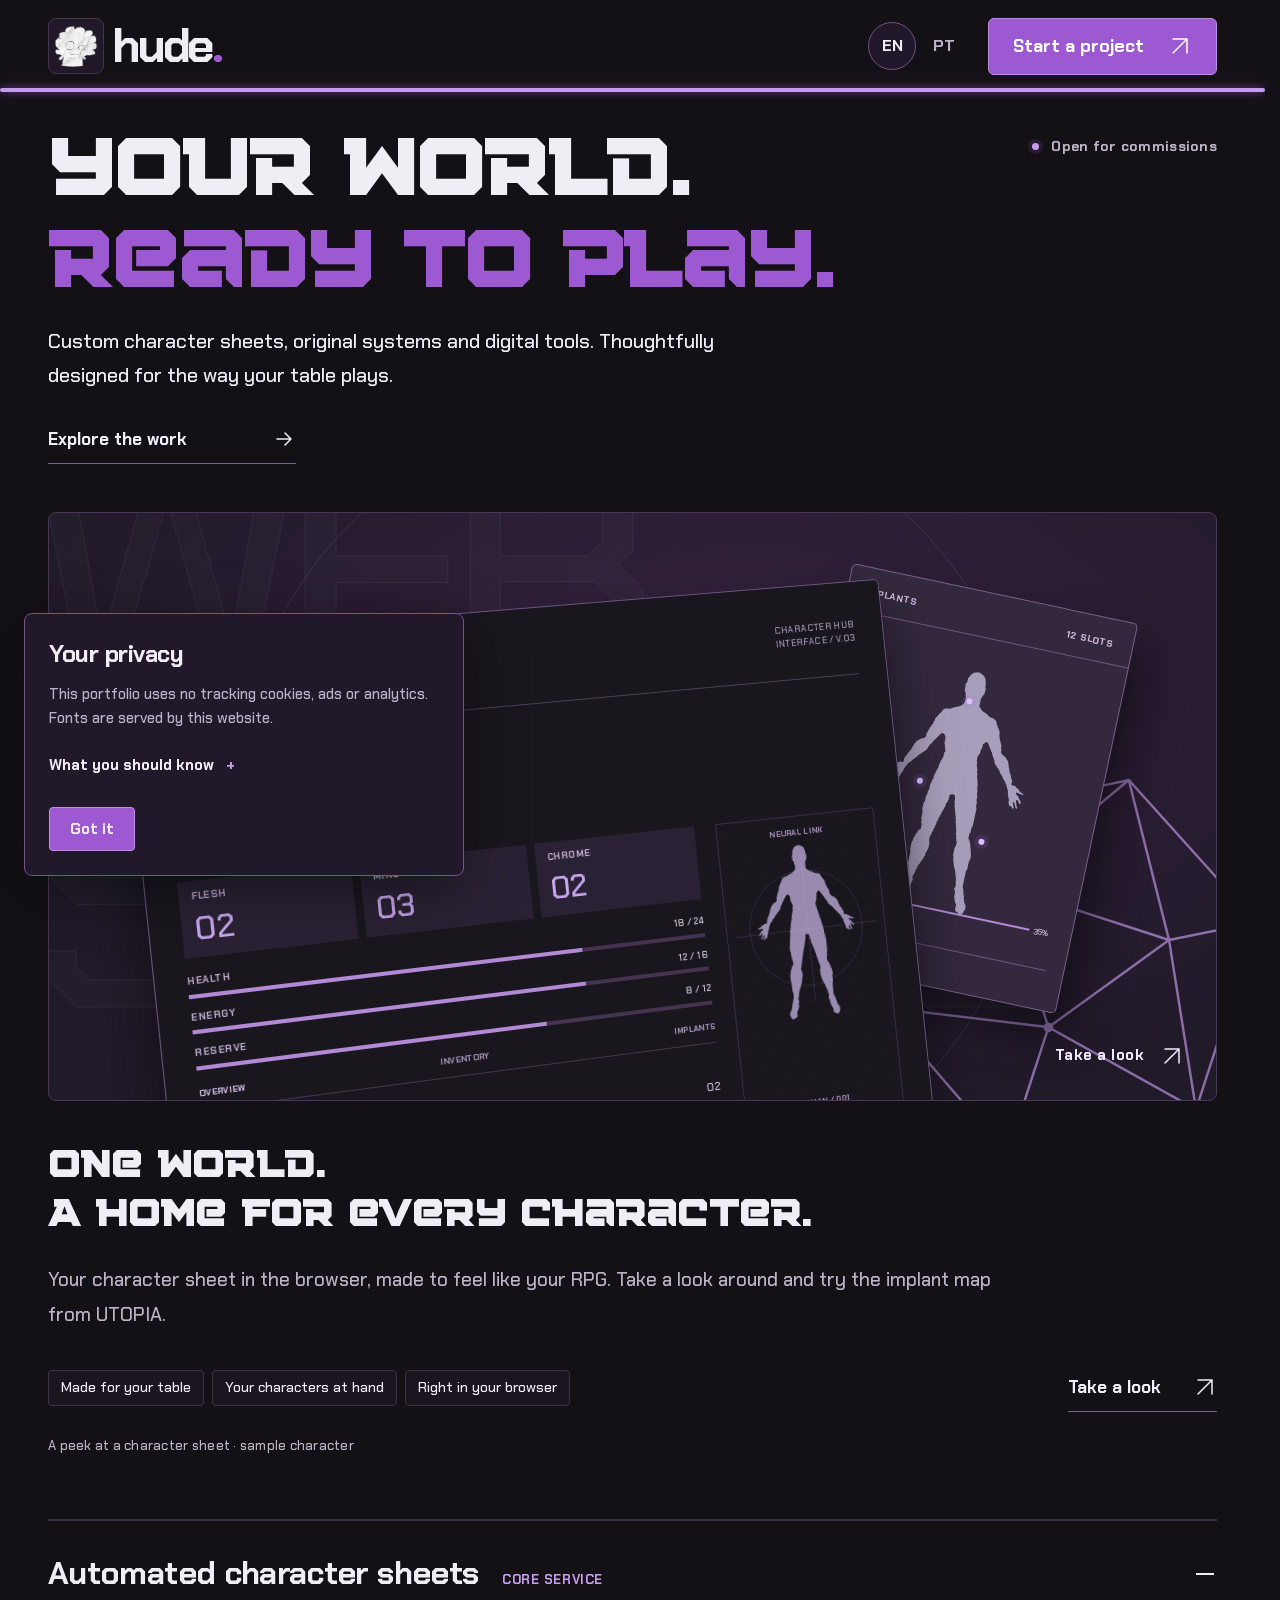
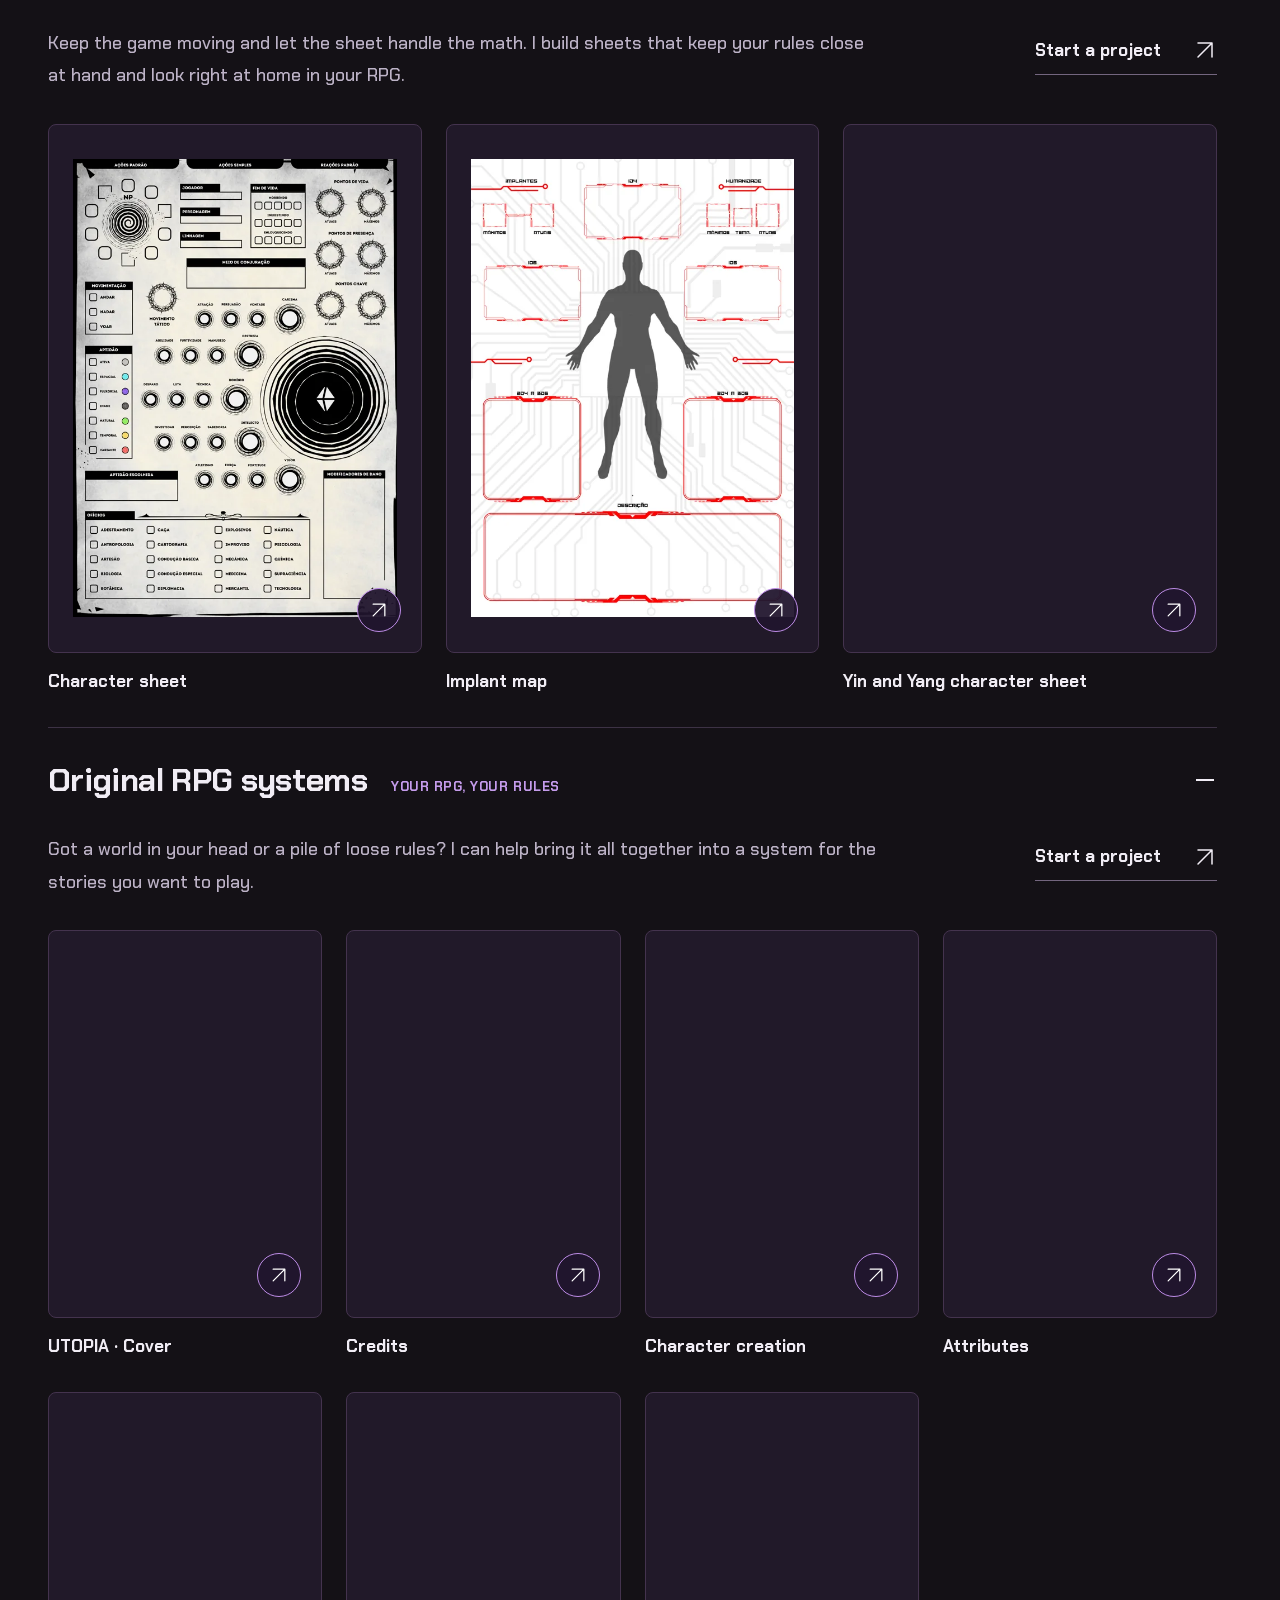
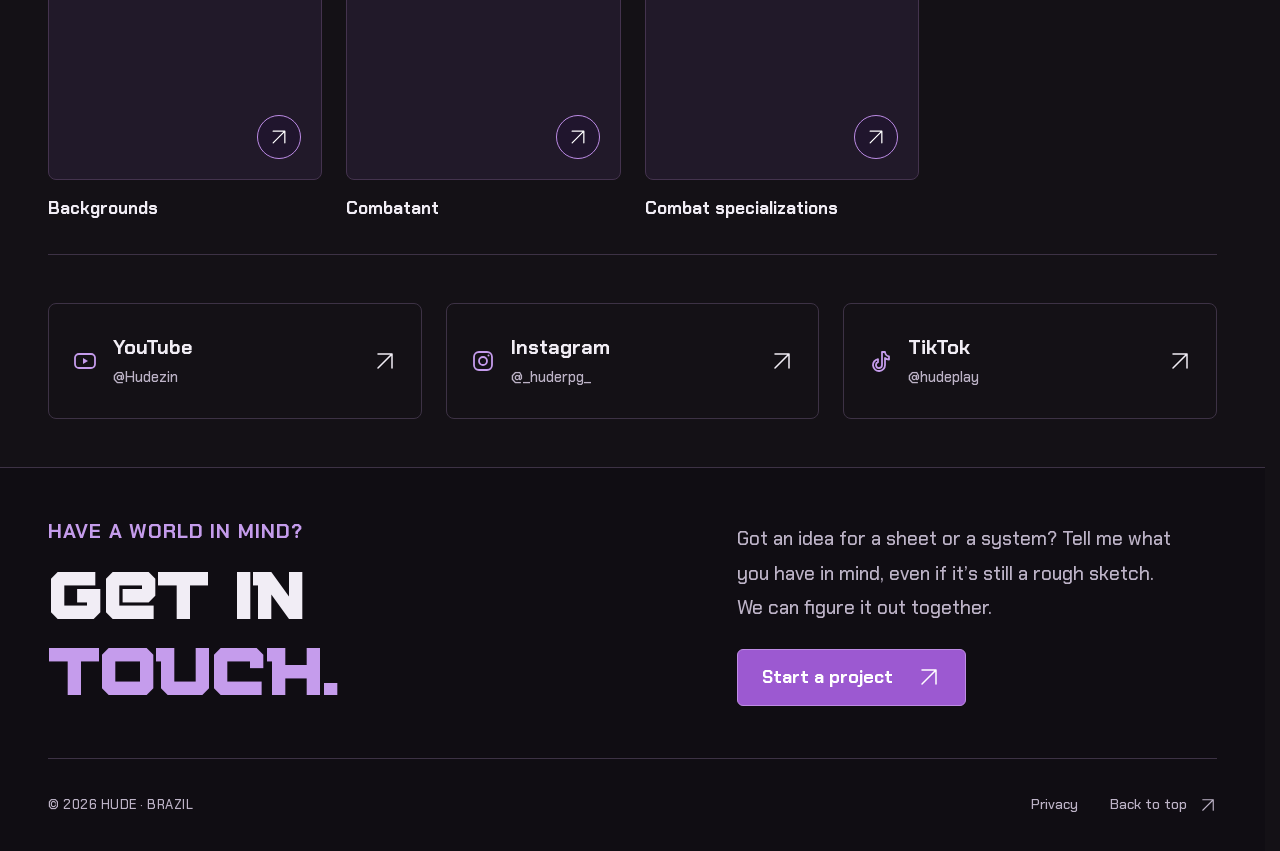
==== commit 7957dcf2: "Add Yin and Yang character sheet to gallery and frame animated brand character" ====
--- a/index.html
+++ b/index.html
@@ -4,12 +4,12 @@
 <meta property="og:type" content="website"><meta property="og:title" content="Hude — Custom RPG Character Sheets &amp; Systems"><meta property="og:description" content="Custom editable and automated RPG character sheets, original systems and digital experiences by Hude. Find a sheet that fits your table and tell me about your game."><meta property="og:url" content="https://harley-aguilar.github.io/Huderpg/">
 <link rel="icon" type="image/svg+xml" href="assets/favicon.svg">
 
-<link rel="stylesheet" href="assets/style.css?v=friendly-copy-1"><script src="assets/app.js?v=friendly-copy-1" defer></script><script type="application/ld+json">{"@context": "https://schema.org", "@type": "Person", "name": "Harley Aguilar", "alternateName": "Hude", "url": "https://harley-aguilar.github.io/Huderpg/", "sameAs": ["https://www.youtube.com/@Hudezin", "https://www.instagram.com/_huderpg_/", "https://www.tiktok.com/@hudeplay"]}</script></head><body><a class="skip" href="#main">Skip to content</a><header class="site-header" id="top"><div class="nav wrap"><div class="brand-lockup"><button class="brand-character" data-character-toggle aria-label="Pause animation" data-play-label="Play animation" data-pause-label="Pause animation"><div class="character-cutout"><video data-character-video muted playsinline loop preload="metadata" poster="assets/character/poster.jpg" width="320" height="310" aria-hidden="true"><source src="assets/character/paper.mp4" type="video/mp4"></video></div><svg class="character-status" aria-hidden="true" width="16" height="16" viewBox="0 0 24 24" fill="none" stroke="currentColor" stroke-width="2"><path d="M9 6v12m6-12v12"/></svg></button><a class="wordmark" href="index.html" aria-label="Hude — Home">hude<span class="logo-dot">.</span></a></div><nav class="languages" aria-label="Language / Idioma"><a href="index.html" lang="en" hreflang="en" aria-current="page">EN</a><a href="pt/index.html" lang="pt" hreflang="pt">PT</a></nav><a class="nav-contact" href="mailto:huderpg@gmail.com" data-open-contact aria-haspopup="dialog" aria-controls="contact-dialog"><span>Start a project</span><svg class="icon-arrow" aria-hidden="true" width="24" height="24" viewBox="0 0 24 24" fill="none"><path d="M5 19 19 5M5 5h14v14" stroke="currentColor" stroke-width="1.5" stroke-linecap="round" stroke-linejoin="round"/></svg></a></div></header><main id="main">
+<link rel="stylesheet" href="assets/style.css?v=yin-yang-gallery-1"><script src="assets/app.js?v=yin-yang-gallery-1" defer></script><script type="application/ld+json">{"@context": "https://schema.org", "@type": "Person", "name": "Harley Aguilar", "alternateName": "Hude", "url": "https://harley-aguilar.github.io/Huderpg/", "sameAs": ["https://www.youtube.com/@Hudezin", "https://www.instagram.com/_huderpg_/", "https://www.tiktok.com/@hudeplay"]}</script></head><body><a class="skip" href="#main">Skip to content</a><header class="site-header" id="top"><div class="nav wrap"><div class="brand-lockup"><button class="brand-character" data-character-toggle aria-label="Pause animation" data-play-label="Play animation" data-pause-label="Pause animation"><div class="character-cutout"><video data-character-video muted playsinline loop preload="metadata" poster="assets/character/poster.jpg" width="320" height="310" aria-hidden="true"><source src="assets/character/paper.mp4" type="video/mp4"></video></div><svg class="character-status" aria-hidden="true" width="16" height="16" viewBox="0 0 24 24" fill="none" stroke="currentColor" stroke-width="2"><path d="M9 6v12m6-12v12"/></svg></button><a class="wordmark" href="index.html" aria-label="Hude — Home">hude<span class="logo-dot">.</span></a></div><nav class="languages" aria-label="Language / Idioma"><a href="index.html" lang="en" hreflang="en" aria-current="page">EN</a><a href="pt/index.html" lang="pt" hreflang="pt">PT</a></nav><a class="nav-contact" href="mailto:huderpg@gmail.com" data-open-contact aria-haspopup="dialog" aria-controls="contact-dialog"><span>Start a project</span><svg class="icon-arrow" aria-hidden="true" width="24" height="24" viewBox="0 0 24 24" fill="none"><path d="M5 19 19 5M5 5h14v14" stroke="currentColor" stroke-width="1.5" stroke-linecap="round" stroke-linejoin="round"/></svg></a></div></header><main id="main">
 <section class="hero wrap"><div class="hero-top mono"><span class="availability"><i></i>Open for commissions</span></div><div class="hero-grid"><h1>Your world.<br><em>Ready to play.</em></h1><div class="hero-intro"><p>Custom character sheets, original systems and digital tools. Thoughtfully designed for the way your table plays.</p><a class="text-link" href="#work"><span>Explore the work</span><svg class="icon-arrow" aria-hidden="true" width="24" height="24" viewBox="0 0 24 24" fill="none"><path d="M5 12h14m-6-6 6 6-6 6" stroke="currentColor" stroke-width="1.5" stroke-linecap="round" stroke-linejoin="round"/></svg></a></div></div></section>
 <section class="selected-work wrap" id="work" aria-label="Work"><a class="project-stage" href="projects/utopia.html" aria-label="Explore web character sheets"><div class="art-background" aria-hidden="true"><div class="art-grid"></div><span class="art-word">WEB SHEETS</span><svg class="die art-die" aria-hidden="true" width="240" height="260" viewBox="0 0 240 260" fill="none"><path d="M120 9 222 68v121l-102 62L18 189V68L120 9Z"/><path d="m120 9 54 86 48-27M18 68l48 27 54-86M18 189l48-94h108l48 94M18 189l102-20 102 20M66 95l54 74 54-74M120 169v82"/><circle cx="120" cy="169" r="3" fill="currentColor" stroke="none"/></svg><div class="art-orbit orbit-one"></div><div class="art-orbit orbit-two"></div></div>
 <div class="art-composition" aria-hidden="true"><div class="implant-card"><div class="implant-header mono"><span>IMPLANTS</span><span>12 SLOTS</span></div><img class="implant-body" src="assets/body.svg" width="192" height="300" alt="" loading="lazy"><span class="map-point point-a"></span><span class="map-point point-b"></span><span class="map-point point-c"></span><div class="map-scale"><span>NEURAL</span><i></i><span>35%</span></div><div class="implant-bottom mono">BODY MAPPING / U.03</div></div>
 <div class="dossier"><div class="dossier-top"><strong>WEB SHEETS</strong><span class="mono">CHARACTER HUB<br>INTERFACE / V.03</span></div><div class="dossier-rule"></div><div class="dossier-identity"><span class="mono">CHARACTER / 01</span><h3>Your next identity.</h3><span class="identity-cross">+</span></div><div class="dossier-content"><div class="dossier-main"><div class="art-attributes mono"><div><span>FLESH</span><b>02</b></div><div><span>MIND</span><b>03</b></div><div><span>CHROME</span><b>02</b></div></div><div class="art-resources mono"><div class="art-resource"><div><span>HEALTH</span><b>18 / 24</b></div><i></i></div><div class="art-resource"><div><span>ENERGY</span><b>12 / 16</b></div><i></i></div><div class="art-resource"><div><span>RESERVE</span><b>8 / 12</b></div><i></i></div></div><div class="art-tabs mono"><span>OVERVIEW</span><span>INVENTORY</span><span>IMPLANTS</span></div><div class="art-skill"><span class="mono">SKILLS</span><div><span>Athletics</span><b>02</b></div><div><span>Perception</span><b>03</b></div></div></div><div class="dossier-side"><span class="mono">NEURAL LINK</span><div class="side-crosshair"></div><img src="assets/body.svg" width="140" height="240" alt="" loading="lazy"><span class="mono">HUMAN / 001</span></div></div><div class="dossier-bottom mono"><span>WEB SHEETS — BRAZIL</span><span>CHARACTER / SYSTEM</span></div></div></div>
 <div class="stage-bottom mono"><span class="stage-open">Take a look<svg class="icon-arrow" aria-hidden="true" width="24" height="24" viewBox="0 0 24 24" fill="none"><path d="M5 19 19 5M5 5h14v14" stroke="currentColor" stroke-width="1.5" stroke-linecap="round" stroke-linejoin="round"/></svg></span></div></a><article class="project-caption"><h2>One world.<br>A home for every character.</h2><p class="project-description">Your character sheet in the browser, made to feel like your RPG. Take a look around and try the implant map from UTOPIA.</p><div class="project-meta"><div class="project-tags mono"><span>Made for your table</span><span>Your characters at hand</span><span>Right in your browser</span></div><a class="text-link" href="projects/utopia.html"><span>Take a look</span><svg class="icon-arrow" aria-hidden="true" width="24" height="24" viewBox="0 0 24 24" fill="none"><path d="M5 19 19 5M5 5h14v14" stroke="currentColor" stroke-width="1.5" stroke-linecap="round" stroke-linejoin="round"/></svg></a></div><span class="project-disclosure mono">A peek at a character sheet · sample character</span></article></section>
-<section class="services wrap" id="services"><div class="service-list"><details class="service-row" open><summary><span class="service-name"><span class="service-title">Automated character sheets</span><small class="mono">CORE SERVICE</small></span><span class="service-plus" aria-hidden="true"></span></summary><div class="service-body"><div class="service-intro"><p>Keep the game moving and let the sheet handle the math. I build sheets that keep your rules close at hand and look right at home in your RPG.</p><a class="text-link" href="mailto:huderpg@gmail.com" data-open-contact aria-haspopup="dialog" aria-controls="contact-dialog"><span>Start a project</span><svg class="icon-arrow" aria-hidden="true" width="24" height="24" viewBox="0 0 24 24" fill="none"><path d="M5 19 19 5M5 5h14v14" stroke="currentColor" stroke-width="1.5" stroke-linecap="round" stroke-linejoin="round"/></svg></a></div><div class="portfolio-gallery gallery-sheets"><div class="gallery-grid"><figure class="gallery-card"><a href="assets/gallery/ficha-personagem.webp" data-gallery="sheets" data-caption="Character sheet" aria-label="Character sheet — Click to enlarge" aria-haspopup="dialog" aria-controls="image-dialog"><span class="gallery-preview"><img src="assets/gallery/ficha-personagem-thumb.webp" width="1447" height="2048" alt="Character sheet" loading="lazy" decoding="async"><span class="gallery-expand" aria-hidden="true"><svg class="icon-arrow" aria-hidden="true" width="24" height="24" viewBox="0 0 24 24" fill="none"><path d="M5 19 19 5M5 5h14v14" stroke="currentColor" stroke-width="1.5" stroke-linecap="round" stroke-linejoin="round"/></svg></span></span><span class="gallery-caption">Character sheet</span></a></figure><figure class="gallery-card"><a href="assets/gallery/mapa-implantes.webp" data-gallery="sheets" data-caption="Implant map" aria-label="Implant map — Click to enlarge" aria-haspopup="dialog" aria-controls="image-dialog"><span class="gallery-preview"><img src="assets/gallery/mapa-implantes-thumb.webp" width="1447" height="2048" alt="Implant map" loading="lazy" decoding="async"><span class="gallery-expand" aria-hidden="true"><svg class="icon-arrow" aria-hidden="true" width="24" height="24" viewBox="0 0 24 24" fill="none"><path d="M5 19 19 5M5 5h14v14" stroke="currentColor" stroke-width="1.5" stroke-linecap="round" stroke-linejoin="round"/></svg></span></span><span class="gallery-caption">Implant map</span></a></figure></div></div></div></details><details class="service-row" open><summary><span class="service-name"><span class="service-title">Original RPG systems</span><small class="mono">YOUR RPG, YOUR RULES</small></span><span class="service-plus" aria-hidden="true"></span></summary><div class="service-body"><div class="service-intro"><p>Got a world in your head or a pile of loose rules? I can help bring it all together into a system for the stories you want to play.</p><a class="text-link" href="mailto:huderpg@gmail.com" data-open-contact aria-haspopup="dialog" aria-controls="contact-dialog"><span>Start a project</span><svg class="icon-arrow" aria-hidden="true" width="24" height="24" viewBox="0 0 24 24" fill="none"><path d="M5 19 19 5M5 5h14v14" stroke="currentColor" stroke-width="1.5" stroke-linecap="round" stroke-linejoin="round"/></svg></a></div><div class="portfolio-gallery gallery-systems"><div class="gallery-grid"><figure class="gallery-card"><a href="assets/gallery/utopia-capa.webp" data-gallery="systems" data-caption="UTOPIA · Cover" aria-label="UTOPIA · Cover — Click to enlarge" aria-haspopup="dialog" aria-controls="image-dialog"><span class="gallery-preview"><img src="assets/gallery/utopia-capa-thumb.webp" width="1447" height="2048" alt="UTOPIA · Cover" loading="lazy" decoding="async"><span class="gallery-expand" aria-hidden="true"><svg class="icon-arrow" aria-hidden="true" width="24" height="24" viewBox="0 0 24 24" fill="none"><path d="M5 19 19 5M5 5h14v14" stroke="currentColor" stroke-width="1.5" stroke-linecap="round" stroke-linejoin="round"/></svg></span></span><span class="gallery-caption">UTOPIA · Cover</span></a></figure><figure class="gallery-card"><a href="assets/gallery/utopia-creditos.webp" data-gallery="systems" data-caption="Credits" aria-label="Credits — Click to enlarge" aria-haspopup="dialog" aria-controls="image-dialog"><span class="gallery-preview"><img src="assets/gallery/utopia-creditos-thumb.webp" width="1447" height="2048" alt="Credits" loading="lazy" decoding="async"><span class="gallery-expand" aria-hidden="true"><svg class="icon-arrow" aria-hidden="true" width="24" height="24" viewBox="0 0 24 24" fill="none"><path d="M5 19 19 5M5 5h14v14" stroke="currentColor" stroke-width="1.5" stroke-linecap="round" stroke-linejoin="round"/></svg></span></span><span class="gallery-caption">Credits</span></a></figure><figure class="gallery-card"><a href="assets/gallery/criacao-personagem.webp" data-gallery="systems" data-caption="Character creation" aria-label="Character creation — Click to enlarge" aria-haspopup="dialog" aria-controls="image-dialog"><span class="gallery-preview"><img src="assets/gallery/criacao-personagem-thumb.webp" width="1447" height="2048" alt="Character creation" loading="lazy" decoding="async"><span class="gallery-expand" aria-hidden="true"><svg class="icon-arrow" aria-hidden="true" width="24" height="24" viewBox="0 0 24 24" fill="none"><path d="M5 19 19 5M5 5h14v14" stroke="currentColor" stroke-width="1.5" stroke-linecap="round" stroke-linejoin="round"/></svg></span></span><span class="gallery-caption">Character creation</span></a></figure><figure class="gallery-card"><a href="assets/gallery/atributos.webp" data-gallery="systems" data-caption="Attributes" aria-label="Attributes — Click to enlarge" aria-haspopup="dialog" aria-controls="image-dialog"><span class="gallery-preview"><img src="assets/gallery/atributos-thumb.webp" width="1447" height="2048" alt="Attributes" loading="lazy" decoding="async"><span class="gallery-expand" aria-hidden="true"><svg class="icon-arrow" aria-hidden="true" width="24" height="24" viewBox="0 0 24 24" fill="none"><path d="M5 19 19 5M5 5h14v14" stroke="currentColor" stroke-width="1.5" stroke-linecap="round" stroke-linejoin="round"/></svg></span></span><span class="gallery-caption">Attributes</span></a></figure><figure class="gallery-card"><a href="assets/gallery/antecedentes.webp" data-gallery="systems" data-caption="Backgrounds" aria-label="Backgrounds — Click to enlarge" aria-haspopup="dialog" aria-controls="image-dialog"><span class="gallery-preview"><img src="assets/gallery/antecedentes-thumb.webp" width="1447" height="2048" alt="Backgrounds" loading="lazy" decoding="async"><span class="gallery-expand" aria-hidden="true"><svg class="icon-arrow" aria-hidden="true" width="24" height="24" viewBox="0 0 24 24" fill="none"><path d="M5 19 19 5M5 5h14v14" stroke="currentColor" stroke-width="1.5" stroke-linecap="round" stroke-linejoin="round"/></svg></span></span><span class="gallery-caption">Backgrounds</span></a></figure><figure class="gallery-card"><a href="assets/gallery/combatente.webp" data-gallery="systems" data-caption="Combatant" aria-label="Combatant — Click to enlarge" aria-haspopup="dialog" aria-controls="image-dialog"><span class="gallery-preview"><img src="assets/gallery/combatente-thumb.webp" width="1447" height="2048" alt="Combatant" loading="lazy" decoding="async"><span class="gallery-expand" aria-hidden="true"><svg class="icon-arrow" aria-hidden="true" width="24" height="24" viewBox="0 0 24 24" fill="none"><path d="M5 19 19 5M5 5h14v14" stroke="currentColor" stroke-width="1.5" stroke-linecap="round" stroke-linejoin="round"/></svg></span></span><span class="gallery-caption">Combatant</span></a></figure><figure class="gallery-card"><a href="assets/gallery/especializacoes.webp" data-gallery="systems" data-caption="Combat specializations" aria-label="Combat specializations — Click to enlarge" aria-haspopup="dialog" aria-controls="image-dialog"><span class="gallery-preview"><img src="assets/gallery/especializacoes-thumb.webp" width="1447" height="2048" alt="Combat specializations" loading="lazy" decoding="async"><span class="gallery-expand" aria-hidden="true"><svg class="icon-arrow" aria-hidden="true" width="24" height="24" viewBox="0 0 24 24" fill="none"><path d="M5 19 19 5M5 5h14v14" stroke="currentColor" stroke-width="1.5" stroke-linecap="round" stroke-linejoin="round"/></svg></span></span><span class="gallery-caption">Combat specializations</span></a></figure></div></div></div></details></div></section>
+<section class="services wrap" id="services"><div class="service-list"><details class="service-row" open><summary><span class="service-name"><span class="service-title">Automated character sheets</span><small class="mono">CORE SERVICE</small></span><span class="service-plus" aria-hidden="true"></span></summary><div class="service-body"><div class="service-intro"><p>Keep the game moving and let the sheet handle the math. I build sheets that keep your rules close at hand and look right at home in your RPG.</p><a class="text-link" href="mailto:huderpg@gmail.com" data-open-contact aria-haspopup="dialog" aria-controls="contact-dialog"><span>Start a project</span><svg class="icon-arrow" aria-hidden="true" width="24" height="24" viewBox="0 0 24 24" fill="none"><path d="M5 19 19 5M5 5h14v14" stroke="currentColor" stroke-width="1.5" stroke-linecap="round" stroke-linejoin="round"/></svg></a></div><div class="portfolio-gallery gallery-sheets"><div class="gallery-grid"><figure class="gallery-card"><a href="assets/gallery/ficha-personagem.webp" data-gallery="sheets" data-caption="Character sheet" aria-label="Character sheet — Click to enlarge" aria-haspopup="dialog" aria-controls="image-dialog"><span class="gallery-preview"><img src="assets/gallery/ficha-personagem-thumb.webp" width="1447" height="2048" alt="Character sheet" loading="lazy" decoding="async"><span class="gallery-expand" aria-hidden="true"><svg class="icon-arrow" aria-hidden="true" width="24" height="24" viewBox="0 0 24 24" fill="none"><path d="M5 19 19 5M5 5h14v14" stroke="currentColor" stroke-width="1.5" stroke-linecap="round" stroke-linejoin="round"/></svg></span></span><span class="gallery-caption">Character sheet</span></a></figure><figure class="gallery-card"><a href="assets/gallery/mapa-implantes.webp" data-gallery="sheets" data-caption="Implant map" aria-label="Implant map — Click to enlarge" aria-haspopup="dialog" aria-controls="image-dialog"><span class="gallery-preview"><img src="assets/gallery/mapa-implantes-thumb.webp" width="1447" height="2048" alt="Implant map" loading="lazy" decoding="async"><span class="gallery-expand" aria-hidden="true"><svg class="icon-arrow" aria-hidden="true" width="24" height="24" viewBox="0 0 24 24" fill="none"><path d="M5 19 19 5M5 5h14v14" stroke="currentColor" stroke-width="1.5" stroke-linecap="round" stroke-linejoin="round"/></svg></span></span><span class="gallery-caption">Implant map</span></a></figure><figure class="gallery-card"><a href="assets/gallery/ficha-yin-yang.webp" data-gallery="sheets" data-caption="Yin and Yang character sheet" aria-label="Yin and Yang character sheet — Click to enlarge" aria-haspopup="dialog" aria-controls="image-dialog"><span class="gallery-preview"><img src="assets/gallery/ficha-yin-yang-thumb.webp" width="1447" height="2048" alt="Yin and Yang character sheet" loading="lazy" decoding="async"><span class="gallery-expand" aria-hidden="true"><svg class="icon-arrow" aria-hidden="true" width="24" height="24" viewBox="0 0 24 24" fill="none"><path d="M5 19 19 5M5 5h14v14" stroke="currentColor" stroke-width="1.5" stroke-linecap="round" stroke-linejoin="round"/></svg></span></span><span class="gallery-caption">Yin and Yang character sheet</span></a></figure></div></div></div></details><details class="service-row" open><summary><span class="service-name"><span class="service-title">Original RPG systems</span><small class="mono">YOUR RPG, YOUR RULES</small></span><span class="service-plus" aria-hidden="true"></span></summary><div class="service-body"><div class="service-intro"><p>Got a world in your head or a pile of loose rules? I can help bring it all together into a system for the stories you want to play.</p><a class="text-link" href="mailto:huderpg@gmail.com" data-open-contact aria-haspopup="dialog" aria-controls="contact-dialog"><span>Start a project</span><svg class="icon-arrow" aria-hidden="true" width="24" height="24" viewBox="0 0 24 24" fill="none"><path d="M5 19 19 5M5 5h14v14" stroke="currentColor" stroke-width="1.5" stroke-linecap="round" stroke-linejoin="round"/></svg></a></div><div class="portfolio-gallery gallery-systems"><div class="gallery-grid"><figure class="gallery-card"><a href="assets/gallery/utopia-capa.webp" data-gallery="systems" data-caption="UTOPIA · Cover" aria-label="UTOPIA · Cover — Click to enlarge" aria-haspopup="dialog" aria-controls="image-dialog"><span class="gallery-preview"><img src="assets/gallery/utopia-capa-thumb.webp" width="1447" height="2048" alt="UTOPIA · Cover" loading="lazy" decoding="async"><span class="gallery-expand" aria-hidden="true"><svg class="icon-arrow" aria-hidden="true" width="24" height="24" viewBox="0 0 24 24" fill="none"><path d="M5 19 19 5M5 5h14v14" stroke="currentColor" stroke-width="1.5" stroke-linecap="round" stroke-linejoin="round"/></svg></span></span><span class="gallery-caption">UTOPIA · Cover</span></a></figure><figure class="gallery-card"><a href="assets/gallery/utopia-creditos.webp" data-gallery="systems" data-caption="Credits" aria-label="Credits — Click to enlarge" aria-haspopup="dialog" aria-controls="image-dialog"><span class="gallery-preview"><img src="assets/gallery/utopia-creditos-thumb.webp" width="1447" height="2048" alt="Credits" loading="lazy" decoding="async"><span class="gallery-expand" aria-hidden="true"><svg class="icon-arrow" aria-hidden="true" width="24" height="24" viewBox="0 0 24 24" fill="none"><path d="M5 19 19 5M5 5h14v14" stroke="currentColor" stroke-width="1.5" stroke-linecap="round" stroke-linejoin="round"/></svg></span></span><span class="gallery-caption">Credits</span></a></figure><figure class="gallery-card"><a href="assets/gallery/criacao-personagem.webp" data-gallery="systems" data-caption="Character creation" aria-label="Character creation — Click to enlarge" aria-haspopup="dialog" aria-controls="image-dialog"><span class="gallery-preview"><img src="assets/gallery/criacao-personagem-thumb.webp" width="1447" height="2048" alt="Character creation" loading="lazy" decoding="async"><span class="gallery-expand" aria-hidden="true"><svg class="icon-arrow" aria-hidden="true" width="24" height="24" viewBox="0 0 24 24" fill="none"><path d="M5 19 19 5M5 5h14v14" stroke="currentColor" stroke-width="1.5" stroke-linecap="round" stroke-linejoin="round"/></svg></span></span><span class="gallery-caption">Character creation</span></a></figure><figure class="gallery-card"><a href="assets/gallery/atributos.webp" data-gallery="systems" data-caption="Attributes" aria-label="Attributes — Click to enlarge" aria-haspopup="dialog" aria-controls="image-dialog"><span class="gallery-preview"><img src="assets/gallery/atributos-thumb.webp" width="1447" height="2048" alt="Attributes" loading="lazy" decoding="async"><span class="gallery-expand" aria-hidden="true"><svg class="icon-arrow" aria-hidden="true" width="24" height="24" viewBox="0 0 24 24" fill="none"><path d="M5 19 19 5M5 5h14v14" stroke="currentColor" stroke-width="1.5" stroke-linecap="round" stroke-linejoin="round"/></svg></span></span><span class="gallery-caption">Attributes</span></a></figure><figure class="gallery-card"><a href="assets/gallery/antecedentes.webp" data-gallery="systems" data-caption="Backgrounds" aria-label="Backgrounds — Click to enlarge" aria-haspopup="dialog" aria-controls="image-dialog"><span class="gallery-preview"><img src="assets/gallery/antecedentes-thumb.webp" width="1447" height="2048" alt="Backgrounds" loading="lazy" decoding="async"><span class="gallery-expand" aria-hidden="true"><svg class="icon-arrow" aria-hidden="true" width="24" height="24" viewBox="0 0 24 24" fill="none"><path d="M5 19 19 5M5 5h14v14" stroke="currentColor" stroke-width="1.5" stroke-linecap="round" stroke-linejoin="round"/></svg></span></span><span class="gallery-caption">Backgrounds</span></a></figure><figure class="gallery-card"><a href="assets/gallery/combatente.webp" data-gallery="systems" data-caption="Combatant" aria-label="Combatant — Click to enlarge" aria-haspopup="dialog" aria-controls="image-dialog"><span class="gallery-preview"><img src="assets/gallery/combatente-thumb.webp" width="1447" height="2048" alt="Combatant" loading="lazy" decoding="async"><span class="gallery-expand" aria-hidden="true"><svg class="icon-arrow" aria-hidden="true" width="24" height="24" viewBox="0 0 24 24" fill="none"><path d="M5 19 19 5M5 5h14v14" stroke="currentColor" stroke-width="1.5" stroke-linecap="round" stroke-linejoin="round"/></svg></span></span><span class="gallery-caption">Combatant</span></a></figure><figure class="gallery-card"><a href="assets/gallery/especializacoes.webp" data-gallery="systems" data-caption="Combat specializations" aria-label="Combat specializations — Click to enlarge" aria-haspopup="dialog" aria-controls="image-dialog"><span class="gallery-preview"><img src="assets/gallery/especializacoes-thumb.webp" width="1447" height="2048" alt="Combat specializations" loading="lazy" decoding="async"><span class="gallery-expand" aria-hidden="true"><svg class="icon-arrow" aria-hidden="true" width="24" height="24" viewBox="0 0 24 24" fill="none"><path d="M5 19 19 5M5 5h14v14" stroke="currentColor" stroke-width="1.5" stroke-linecap="round" stroke-linejoin="round"/></svg></span></span><span class="gallery-caption">Combat specializations</span></a></figure></div></div></div></details></div></section>
 <section class="profiles wrap" id="profiles"><nav class="profile-links" aria-label="Social profiles"><a href="https://www.youtube.com/@Hudezin" target="_blank" rel="noopener noreferrer"><span class="profile-label"><svg class="social-icon" viewBox="0 0 24 24" width="24" height="24" fill="none" stroke="currentColor" stroke-width="1.8" stroke-linecap="round" stroke-linejoin="round" aria-hidden="true"><rect x="2" y="5" width="20" height="14" rx="4"/><path d="m10 9 5 3-5 3Z" fill="currentColor" stroke="none"/></svg><span>YouTube<small>@Hudezin</small></span></span><svg class="icon-arrow" aria-hidden="true" width="24" height="24" viewBox="0 0 24 24" fill="none"><path d="M5 19 19 5M5 5h14v14" stroke="currentColor" stroke-width="1.5" stroke-linecap="round" stroke-linejoin="round"/></svg></a><a href="https://www.instagram.com/_huderpg_/" target="_blank" rel="noopener noreferrer"><span class="profile-label"><svg class="social-icon" viewBox="0 0 24 24" width="24" height="24" fill="none" stroke="currentColor" stroke-width="1.8" stroke-linecap="round" stroke-linejoin="round" aria-hidden="true"><rect x="3" y="3" width="18" height="18" rx="5"/><circle cx="12" cy="12" r="4"/><circle cx="17.5" cy="6.5" r="1" fill="currentColor" stroke="none"/></svg><span>Instagram<small>@_huderpg_</small></span></span><svg class="icon-arrow" aria-hidden="true" width="24" height="24" viewBox="0 0 24 24" fill="none"><path d="M5 19 19 5M5 5h14v14" stroke="currentColor" stroke-width="1.5" stroke-linecap="round" stroke-linejoin="round"/></svg></a><a href="https://www.tiktok.com/@hudeplay" target="_blank" rel="noopener noreferrer"><span class="profile-label"><svg class="social-icon" viewBox="0 0 24 24" width="24" height="24" fill="none" stroke="currentColor" stroke-width="1.8" stroke-linecap="round" stroke-linejoin="round" aria-hidden="true"><path d="M14 3h3c.3 2.4 1.7 4 4 4.5v3a9.7 9.7 0 0 1-4-1.6V16a6 6 0 1 1-7-5.9v3.1a3 3 0 1 0 4 2.8Z"/></svg><span>TikTok<small>@hudeplay</small></span></span><svg class="icon-arrow" aria-hidden="true" width="24" height="24" viewBox="0 0 24 24" fill="none"><path d="M5 19 19 5M5 5h14v14" stroke="currentColor" stroke-width="1.5" stroke-linecap="round" stroke-linejoin="round"/></svg></a></nav></section>
 </main><footer class="site-footer" id="contact"><div class="contact wrap"><div><p class="eyebrow">HAVE A WORLD IN MIND?</p><h2><span>Get in</span><em>touch.</em></h2></div><div class="contact-action"><p>Got an idea for a sheet or a system? Tell me what you have in mind, even if it’s still a rough sketch. We can figure it out together.</p><a class="nav-contact footer-contact" href="mailto:huderpg@gmail.com" data-open-contact aria-haspopup="dialog" aria-controls="contact-dialog"><span>Start a project</span><svg class="icon-arrow" aria-hidden="true" width="24" height="24" viewBox="0 0 24 24" fill="none"><path d="M5 19 19 5M5 5h14v14" stroke="currentColor" stroke-width="1.5" stroke-linecap="round" stroke-linejoin="round"/></svg></a></div></div><div class="footer-bottom wrap"><span class="mono">© 2026 HUDE · BRAZIL</span><a class="privacy-link" href="#privacy-notice" data-open-privacy>Privacy</a><a href="#top">Back to top<svg class="icon-arrow" aria-hidden="true" width="24" height="24" viewBox="0 0 24 24" fill="none"><path d="M5 19 19 5M5 5h14v14" stroke="currentColor" stroke-width="1.5" stroke-linecap="round" stroke-linejoin="round"/></svg></a></div></footer><section class="privacy-notice" id="privacy-notice" role="region" aria-labelledby="privacy-title"><h2 id="privacy-title" tabindex="-1">Your privacy</h2><p>This portfolio uses no tracking cookies, ads or analytics. Fonts are served by this website.</p><details><summary>What you should know</summary><p>GitHub Pages logs IP addresses for security. Data entered in the demonstration stays in the page and resets on reload. Dismissing this notice stores only a preference for this tab session, without a visitor identifier. Social links open services with their own policies. Avoid entering personal data in the demonstration.</p><a href="https://docs.github.com/en/site-policy/privacy-policies/github-general-privacy-statement" target="_blank" rel="noopener noreferrer">GitHub privacy statement<svg class="icon-arrow" aria-hidden="true" width="24" height="24" viewBox="0 0 24 24" fill="none"><path d="M5 19 19 5M5 5h14v14" stroke="currentColor" stroke-width="1.5" stroke-linecap="round" stroke-linejoin="round"/></svg></a></details><button type="button" data-close-privacy hidden>Got it</button></section><dialog class="contact-dialog" id="contact-dialog" aria-labelledby="contact-dialog-title" aria-describedby="contact-dialog-description"><button class="dialog-close" type="button" data-close-contact aria-label="Close contact">×</button><p class="eyebrow">GET IN TOUCH</p><h2 id="contact-dialog-title">How would you like to connect?</h2><p id="contact-dialog-description">Pick your favorite place to chat and tell me your idea.</p><div class="contact-options"><a class="contact-option" href="mailto:huderpg@gmail.com"><svg class="social-icon" viewBox="0 0 24 24" width="24" height="24" fill="none" stroke="currentColor" stroke-width="1.8" stroke-linecap="round" stroke-linejoin="round" aria-hidden="true"><rect x="2" y="4" width="20" height="16" rx="3"/><path d="m3 6 9 7 9-7"/></svg><span><strong>Email</strong><small>huderpg@gmail.com</small></span><svg class="icon-arrow" aria-hidden="true" width="24" height="24" viewBox="0 0 24 24" fill="none"><path d="M5 19 19 5M5 5h14v14" stroke="currentColor" stroke-width="1.5" stroke-linecap="round" stroke-linejoin="round"/></svg></a><a class="contact-option" href="https://www.instagram.com/_huderpg_/" target="_blank" rel="noopener noreferrer"><svg class="social-icon" viewBox="0 0 24 24" width="24" height="24" fill="none" stroke="currentColor" stroke-width="1.8" stroke-linecap="round" stroke-linejoin="round" aria-hidden="true"><rect x="3" y="3" width="18" height="18" rx="5"/><circle cx="12" cy="12" r="4"/><circle cx="17.5" cy="6.5" r="1" fill="currentColor" stroke="none"/></svg><span><strong>Instagram</strong><small>@_huderpg_</small></span><svg class="icon-arrow" aria-hidden="true" width="24" height="24" viewBox="0 0 24 24" fill="none"><path d="M5 19 19 5M5 5h14v14" stroke="currentColor" stroke-width="1.5" stroke-linecap="round" stroke-linejoin="round"/></svg></a><a class="contact-option" href="https://www.tiktok.com/@hudeplay" target="_blank" rel="noopener noreferrer"><svg class="social-icon" viewBox="0 0 24 24" width="24" height="24" fill="none" stroke="currentColor" stroke-width="1.8" stroke-linecap="round" stroke-linejoin="round" aria-hidden="true"><path d="M14 3h3c.3 2.4 1.7 4 4 4.5v3a9.7 9.7 0 0 1-4-1.6V16a6 6 0 1 1-7-5.9v3.1a3 3 0 1 0 4 2.8Z"/></svg><span><strong>TikTok</strong><small>@hudeplay</small></span><svg class="icon-arrow" aria-hidden="true" width="24" height="24" viewBox="0 0 24 24" fill="none"><path d="M5 19 19 5M5 5h14v14" stroke="currentColor" stroke-width="1.5" stroke-linecap="round" stroke-linejoin="round"/></svg></a><a class="contact-option" href="https://discord.com/users/430844973584482304" target="_blank" rel="noopener noreferrer"><svg class="social-icon" viewBox="0 0 24 24" width="24" height="24" fill="none" stroke="currentColor" stroke-width="1.8" stroke-linecap="round" stroke-linejoin="round" aria-hidden="true"><path d="M8 4.5 5.5 5.3C3.5 8.3 2.5 12 3 16.5L7 19l1.3-2M16 4.5l2.5.8c2 3 3 6.7 2.5 11.2L17 19l-1.3-2M8 6.5a16 16 0 0 1 8 0M7 15.5a12 12 0 0 0 10 0"/><circle cx="8.5" cy="11.5" r="1.3"/><circle cx="15.5" cy="11.5" r="1.3"/></svg><span><strong>Discord</strong><small>Open profile</small></span><svg class="icon-arrow" aria-hidden="true" width="24" height="24" viewBox="0 0 24 24" fill="none"><path d="M5 19 19 5M5 5h14v14" stroke="currentColor" stroke-width="1.5" stroke-linecap="round" stroke-linejoin="round"/></svg></a></div><button class="contact-mode" type="button" data-toggle-contact-focus aria-pressed="false" data-focus-label="Focus view" data-dock-label="Move to the side">Focus view</button></dialog><dialog class="image-dialog" id="image-dialog" aria-label="Image viewer"><div class="image-toolbar"><p id="image-caption" aria-live="polite"></p><button class="image-zoom" type="button" data-image-zoom aria-pressed="false">Zoom</button><button type="button" data-close-image aria-label="Close image">×</button></div><div class="image-canvas"><img id="image-full" alt=""></div><div class="image-navigation"><button type="button" data-image-prev aria-label="Previous image">←</button><span id="image-count" aria-live="polite"></span><button type="button" data-image-next aria-label="Next image">→</button></div></dialog></body></html>
--- a/assets/style.css
+++ b/assets/style.css
@@ -188,3 +188,9 @@
 .nav{min-height:92px;padding-block:16px;gap:20px}.brand-lockup{gap:8px}
 @media(max-width:760px){.nav{min-height:88px;padding-block:16px;gap:16px}.brand-lockup{gap:8px}}
 @media(max-width:580px){.nav{gap:12px}.nav>.nav-contact{min-height:52px}}
+
+/* Match the animated identity mark to the portfolio's framed cards. */
+.brand-character{border:1px solid #44334e;border-radius:var(--radius);background:#211929;padding:5px;transition:border-color .2s,background .2s}
+.brand-character:hover{border-color:var(--violet);background:#2c1d38}
+.gallery-sheets .gallery-grid{grid-template-columns:repeat(3,minmax(0,1fr))}
+@media(max-width:760px){.gallery-sheets .gallery-grid{grid-template-columns:repeat(2,minmax(0,1fr))}.brand-character{padding:3px}}
